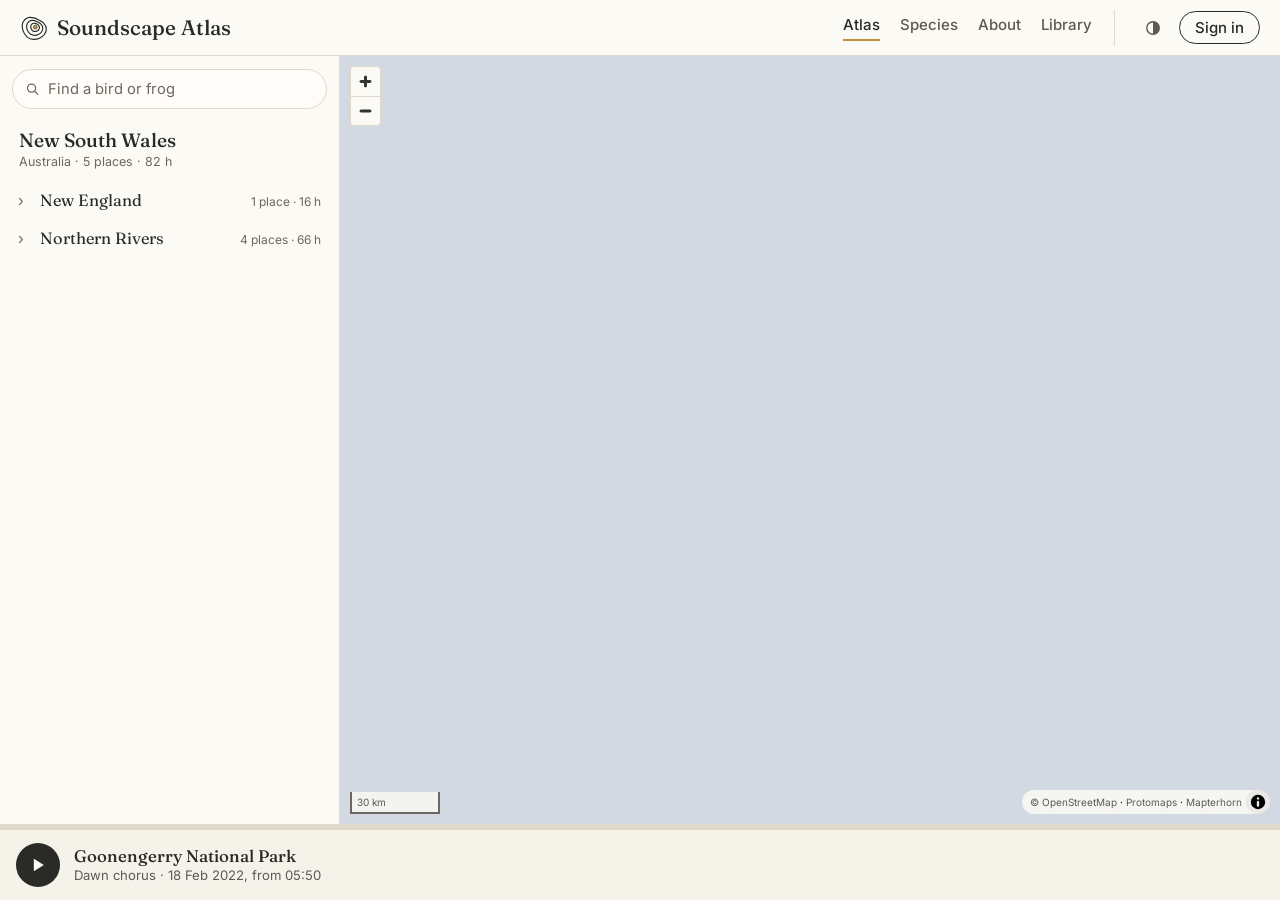
==== website/index.html @ 5e249768 "Bring back Now Playing on phones, next to the new player bar Now Playing was removed by mistake: the" ====
<!doctype html>
<html lang="en">
  <head>
    <meta charset="utf-8" />
    <meta name="viewport" content="width=device-width, initial-scale=1" />
    <title>Soundscape Atlas</title>
    <meta name="description" content="A listening archive of dusk-till-dawn field recordings." />
    <meta name="theme-color" content="#fcfaf5" media="(prefers-color-scheme: light)" />
    <meta name="theme-color" content="#17181a" media="(prefers-color-scheme: dark)" />
    <meta name="color-scheme" content="light dark" />
    <!-- the listener's own choice of light or dark (Library), before anything is drawn -->
    <script>try { var t = localStorage.getItem("theme"); if (t === "light" || t === "dark") document.documentElement.dataset.theme = t; } catch (e) {}</script>
    <meta property="og:type" content="website" />
    <meta property="og:site_name" content="Soundscape Atlas" />
    <meta property="og:title" content="Soundscape Atlas" />
    <meta property="og:description" content="A listening archive of dusk-till-dawn field recordings." />
    <meta property="og:url" content="https://soundscapeatlas.com/" />
    <meta property="og:image" content="https://soundscapeatlas.com/assets/social.png" />
    <meta property="og:image:width" content="1200" />
    <meta property="og:image:height" content="630" />
    <meta property="og:image:alt" content="Soundscape Atlas: the contour mark and the name on paper." />
    <meta name="twitter:card" content="summary_large_image" />
    <link rel="icon" href="assets/favicon-32.png" sizes="32x32" type="image/png" />
    <link rel="icon" href="assets/favicon.svg" type="image/svg+xml" />
    <link rel="apple-touch-icon" href="assets/apple-touch-icon.png" />
    <!-- added to the Home Screen it opens as its own app, without the browser's bars -->
    <link rel="manifest" href="manifest.webmanifest" />
    <meta name="apple-mobile-web-app-title" content="Soundscape" />
    <link rel="stylesheet" href="fonts/fonts.css" />
    <link rel="stylesheet" href="vendor/maplibre-gl.css" />
    <link rel="stylesheet" href="styles.css?v=17" />
    <!-- Refresh modules that browsers may still have cached from earlier releases. -->
    <script type="importmap">
      {
        "imports": {
          "./js/admin.js": "./js/admin.js?v=4",
          "./js/atlas.js": "./js/atlas.js?v=6",
          "./js/comments.js": "./js/comments.js?v=5",
          "./js/data.js": "./js/data.js?v=2",
          "./js/detail.js": "./js/detail.js?v=9",
          "./js/install.js": "./js/install.js?v=2",
          "./js/library.js": "./js/library.js?v=7",
          "./js/map.js": "./js/map.js?v=2",
          "./js/notes.js": "./js/notes.js?v=3",
          "./js/species.js": "./js/species.js?v=3",
          "./js/nowplaying.js": "./js/nowplaying.js?v=3",
          "./js/speciesindex.js": "./js/speciesindex.js?v=2",
          "./js/theme.js": "./js/theme.js?v=1",
          "./js/player.js": "./js/player.js?v=13",
          "./js/sessionchart.js": "./js/sessionchart.js?v=6",
          "./js/site.js": "./js/site.js?v=10",
          "./js/util.js": "./js/util.js?v=9"
        }
      }
    </script>
  </head>
  <body>
    <header class="topbar">
      <a class="wordmark" href="#/"><svg class="wordmark-mark" viewBox="0 0 64 64" aria-hidden="true"><g fill="none" stroke="currentColor" stroke-width="2.6" stroke-linejoin="round"><path d="M60.15 33C60.51 37.44 58.38 43.24 55.77 46.96C53.16 50.68 48.52 53.47 44.49 55.33C40.46 57.18 35.82 58.23 31.6 58.1C27.38 57.97 22.7 56.7 19.15 54.56C15.61 52.43 12.6 48.88 10.32 45.28C8.05 41.69 6.11 37.44 5.51 33C4.9 28.56 4.7 22.7 6.7 18.62C8.69 14.55 13.33 10.19 17.48 8.54C21.63 6.89 27.38 7.9 31.6 8.74C35.82 9.58 39.15 11.64 42.82 13.57C46.49 15.5 50.72 17.06 53.6 20.3C56.49 23.53 59.79 28.56 60.15 33Z"/><path d="M52.07 31.7C52.28 34.7 50.92 38.53 49.2 41.05C47.47 43.57 44.44 45.54 41.74 46.83C39.04 48.12 35.87 48.86 33 48.78C30.13 48.71 26.94 47.84 24.52 46.39C22.1 44.94 20 42.54 18.47 40.09C16.94 37.64 15.7 34.7 15.35 31.7C15 28.7 15.02 24.83 16.39 22.11C17.75 19.38 20.79 16.51 23.55 15.34C26.32 14.17 30.13 14.62 33 15.1C35.87 15.58 38.28 16.91 40.77 18.23C43.27 19.56 46.07 20.83 47.95 23.07C49.83 25.31 51.86 28.7 52.07 31.7Z"/><path d="M44.47 30.6C44.55 32.22 43.88 34.23 42.98 35.61C42.08 36.99 40.52 38.14 39.08 38.87C37.63 39.6 35.88 40.03 34.3 40C32.72 39.97 30.96 39.5 29.62 38.7C28.28 37.91 27.08 36.59 26.26 35.24C25.44 33.89 24.81 32.22 24.68 30.6C24.55 28.98 24.7 26.95 25.46 25.5C26.22 24.04 27.78 22.54 29.25 21.86C30.73 21.17 32.72 21.2 34.3 21.39C35.88 21.57 37.34 22.22 38.71 22.97C40.07 23.72 41.54 24.59 42.5 25.87C43.46 27.14 44.39 28.98 44.47 30.6Z"/></g><circle cx="35.0" cy="30.1" r="4.3" stroke="currentColor" stroke-width="1.4"/></svg>Soundscape Atlas</a>
      <nav aria-label="Main">
        <a href="#/" data-route="atlas">Atlas</a>
        <a href="#/species" data-route="species">Species</a>
        <a href="#/about" data-route="about">About</a>
        <a href="#/library" data-route="library">Library</a>
      </nav>
      <div class="topbar-tools">
        <!-- light, dark or the computer's own setting; the icon shows which (styles.css) -->
        <details id="theme-menu" class="top-menu">
          <summary class="top-icon" aria-label="Appearance" title="Appearance">
            <svg class="theme-icon auto" viewBox="0 0 24 24" aria-hidden="true"><circle cx="12" cy="12" r="7.5"/><path d="M12 4.5a7.5 7.5 0 0 1 0 15z" class="fill"/></svg>
            <svg class="theme-icon light" viewBox="0 0 24 24" aria-hidden="true"><circle cx="12" cy="12" r="4"/><path d="M12 2.5v2.2M12 19.3v2.2M2.5 12h2.2M19.3 12h2.2M5.3 5.3l1.6 1.6M17.1 17.1l1.6 1.6M5.3 18.7l1.6-1.6M17.1 6.9l1.6-1.6"/></svg>
            <svg class="theme-icon dark" viewBox="0 0 24 24" aria-hidden="true"><path d="M19.5 14.5A8 8 0 0 1 9.5 4.5a8 8 0 1 0 10 10z"/></svg>
          </summary>
          <div class="top-panel" id="theme-panel"><p class="top-panel-label">Appearance</p></div>
        </details>
        <!-- signed out: Sign in; signed in: the name, with Sign out under it (library.js) -->
        <a id="account-sign-in" class="btn top-sign-in" href="#/library">Sign in</a>
        <details id="account-menu" class="top-menu" hidden>
          <summary class="top-account"><span class="account-initial" aria-hidden="true"></span><span id="account-name"></span></summary>
          <div class="top-panel">
            <p id="account-status" role="status"></p>
            <a id="account-admin" href="#/admin" hidden>Administration</a>
            <button id="account-sign-out" class="btn" type="button">Sign out</button>
            <p id="account-menu-error" class="account-error" role="status"></p>
          </div>
        </details>
      </div>
    </header>
    <main id="main"></main>
    <div id="player"></div>
    <!-- phones: the main sections at thumb height instead of the top bar -->
    <nav class="tabbar" aria-label="Main">
      <a href="#/" data-tab="atlas"><svg viewBox="0 0 24 24" aria-hidden="true"><path d="M3 6.5l6-2.5 6 2.5 6-2.5v13.5l-6 2.5-6-2.5-6 2.5zM9 4v13.5M15 6.5V20"/></svg><span>Atlas</span></a>
      <a href="#/species" data-tab="species"><svg viewBox="0 0 24 24" aria-hidden="true"><circle cx="10.5" cy="10.5" r="6.5"/><path d="M15.5 15.5 21 21"/></svg><span>Species</span></a>
      <a href="#/library" data-tab="library"><svg viewBox="0 0 24 24" aria-hidden="true"><path d="M7 3.5h10v17l-5-3.5-5 3.5z"/></svg><span>Library</span></a>
    </nav>
    <script src="vendor/pmtiles.js"></script>
    <script type="module" src="js/app.js?v=12"></script>
  </body>
</html>
---- website/fonts/fonts.css ----
/* Inter and Fraunces, served from the site itself instead of Google Fonts.
   Latin and Latin Extended only; both fonts are under the SIL Open Font License
   (OFL-Inter.txt, OFL-Fraunces.txt). Files fetched from Google Fonts on 23 Nov 2026. */

@font-face {
  font-family: "Fraunces";
  font-style: italic;
  font-weight: 400;
  font-display: swap;
  src: url("fraunces-italic-latin-ext.woff2") format("woff2");
  unicode-range: U+0100-02BA, U+02BD-02C5, U+02C7-02CC, U+02CE-02D7, U+02DD-02FF, U+0304, U+0308, U+0329, U+1D00-1DBF, U+1E00-1E9F, U+1EF2-1EFF, U+2020, U+20A0-20AB, U+20AD-20C4, U+2113, U+2C60-2C7F, U+A720-A7FF;
}

@font-face {
  font-family: "Fraunces";
  font-style: italic;
  font-weight: 400;
  font-display: swap;
  src: url("fraunces-italic-latin.woff2") format("woff2");
  unicode-range: U+0000-00FF, U+0131, U+0152-0153, U+02BB-02BC, U+02C6, U+02DA, U+02DC, U+0304, U+0308, U+0329, U+2000-206F, U+20AC, U+2122, U+2191, U+2193, U+2212, U+2215, U+FEFF, U+FFFD;
}

@font-face {
  font-family: "Fraunces";
  font-style: normal;
  font-weight: 400 600;
  font-display: swap;
  src: url("fraunces-normal-latin-ext.woff2") format("woff2");
  unicode-range: U+0100-02BA, U+02BD-02C5, U+02C7-02CC, U+02CE-02D7, U+02DD-02FF, U+0304, U+0308, U+0329, U+1D00-1DBF, U+1E00-1E9F, U+1EF2-1EFF, U+2020, U+20A0-20AB, U+20AD-20C4, U+2113, U+2C60-2C7F, U+A720-A7FF;
}

@font-face {
  font-family: "Fraunces";
  font-style: normal;
  font-weight: 400 600;
  font-display: swap;
  src: url("fraunces-normal-latin.woff2") format("woff2");
  unicode-range: U+0000-00FF, U+0131, U+0152-0153, U+02BB-02BC, U+02C6, U+02DA, U+02DC, U+0304, U+0308, U+0329, U+2000-206F, U+20AC, U+2122, U+2191, U+2193, U+2212, U+2215, U+FEFF, U+FFFD;
}

@font-face {
  font-family: "Inter";
  font-style: italic;
  font-weight: 400;
  font-display: swap;
  src: url("inter-italic-latin-ext.woff2") format("woff2");
  unicode-range: U+0100-02BA, U+02BD-02C5, U+02C7-02CC, U+02CE-02D7, U+02DD-02FF, U+0304, U+0308, U+0329, U+1D00-1DBF, U+1E00-1E9F, U+1EF2-1EFF, U+2020, U+20A0-20AB, U+20AD-20C4, U+2113, U+2C60-2C7F, U+A720-A7FF;
}

@font-face {
  font-family: "Inter";
  font-style: italic;
  font-weight: 400;
  font-display: swap;
  src: url("inter-italic-latin.woff2") format("woff2");
  unicode-range: U+0000-00FF, U+0131, U+0152-0153, U+02BB-02BC, U+02C6, U+02DA, U+02DC, U+0304, U+0308, U+0329, U+2000-206F, U+20AC, U+2122, U+2191, U+2193, U+2212, U+2215, U+FEFF, U+FFFD;
}

@font-face {
  font-family: "Inter";
  font-style: normal;
  font-weight: 400 600;
  font-display: swap;
  src: url("inter-normal-latin-ext.woff2") format("woff2");
  unicode-range: U+0100-02BA, U+02BD-02C5, U+02C7-02CC, U+02CE-02D7, U+02DD-02FF, U+0304, U+0308, U+0329, U+1D00-1DBF, U+1E00-1E9F, U+1EF2-1EFF, U+2020, U+20A0-20AB, U+20AD-20C4, U+2113, U+2C60-2C7F, U+A720-A7FF;
}

@font-face {
  font-family: "Inter";
  font-style: normal;
  font-weight: 400 600;
  font-display: swap;
  src: url("inter-normal-latin.woff2") format("woff2");
  unicode-range: U+0000-00FF, U+0131, U+0152-0153, U+02BB-02BC, U+02C6, U+02DA, U+02DC, U+0304, U+0308, U+0329, U+2000-206F, U+20AC, U+2122, U+2191, U+2193, U+2212, U+2215, U+FEFF, U+FFFD;
}
---- website/vendor/maplibre-gl.css ----
.maplibregl-map{font:12px/20px Helvetica Neue,Arial,Helvetica,sans-serif;overflow:hidden;position:relative;-webkit-tap-highlight-color:rgb(0 0 0/0);-webkit-touch-callout:none}.maplibregl-canvas{position:absolute;left:0;top:0}.maplibregl-map:fullscreen{width:100%;height:100%}.maplibregl-ctrl-group button.maplibregl-ctrl-compass{touch-action:none}.maplibregl-canvas-container.maplibregl-interactive,.maplibregl-ctrl-group button.maplibregl-ctrl-compass{cursor:grab;-webkit-user-select:none;-moz-user-select:none;user-select:none}.maplibregl-canvas-container.maplibregl-interactive.maplibregl-track-pointer{cursor:pointer}.maplibregl-canvas-container.maplibregl-interactive:active,.maplibregl-ctrl-group button.maplibregl-ctrl-compass:active{cursor:grabbing}.maplibregl-canvas-container.maplibregl-touch-zoom-rotate,.maplibregl-canvas-container.maplibregl-touch-zoom-rotate .maplibregl-canvas{touch-action:pan-x pan-y}.maplibregl-canvas-container.maplibregl-touch-drag-pan,.maplibregl-canvas-container.maplibregl-touch-drag-pan .maplibregl-canvas{touch-action:pinch-zoom}.maplibregl-canvas-container.maplibregl-touch-zoom-rotate.maplibregl-touch-drag-pan,.maplibregl-canvas-container.maplibregl-touch-zoom-rotate.maplibregl-touch-drag-pan .maplibregl-canvas{touch-action:none}.maplibregl-canvas-container.maplibregl-touch-drag-pan.maplibregl-cooperative-gestures,.maplibregl-canvas-container.maplibregl-touch-drag-pan.maplibregl-cooperative-gestures .maplibregl-canvas{touch-action:pan-x pan-y}.maplibregl-ctrl-bottom-left,.maplibregl-ctrl-bottom-right,.maplibregl-ctrl-top-left,.maplibregl-ctrl-top-right{position:absolute;pointer-events:none;z-index:2}.maplibregl-ctrl-top-left{top:0;left:0}.maplibregl-ctrl-top-right{top:0;right:0}.maplibregl-ctrl-bottom-left{bottom:0;left:0}.maplibregl-ctrl-bottom-right{right:0;bottom:0}.maplibregl-ctrl{clear:both;pointer-events:auto;transform:translate(0)}.maplibregl-ctrl-top-left .maplibregl-ctrl{margin:10px 0 0 10px;float:left}.maplibregl-ctrl-top-right .maplibregl-ctrl{margin:10px 10px 0 0;float:right}.maplibregl-ctrl-bottom-left .maplibregl-ctrl{margin:0 0 10px 10px;float:left}.maplibregl-ctrl-bottom-right .maplibregl-ctrl{margin:0 10px 10px 0;float:right}.maplibregl-ctrl-group{border-radius:4px;background:#fff}.maplibregl-ctrl-group:not(:empty){box-shadow:0 0 0 2px rgba(0,0,0,.1)}.maplibregl-ctrl-group button{width:29px;height:29px;display:block;padding:0;outline:none;border:0;box-sizing:border-box;background-color:transparent;cursor:pointer}.maplibregl-ctrl button{-webkit-user-select:none;-moz-user-select:none;user-select:none}.maplibregl-ctrl-group button+button{border-top:1px solid #ddd}.maplibregl-ctrl button .maplibregl-ctrl-icon{display:block;width:100%;height:100%;background-repeat:no-repeat;background-position:50%}@media(forced-colors:active){.maplibregl-ctrl-group:not(:empty){box-shadow:0 0 0 2px ButtonText}.maplibregl-ctrl-icon{background-color:transparent}.maplibregl-ctrl-group button+button{border-top:1px solid buttontext}}.maplibregl-ctrl button::-moz-focus-inner{border:0;padding:0}.maplibregl-ctrl-attrib-button:focus,.maplibregl-ctrl-group button:focus{box-shadow:0 0 2px 2px #0096ff}.maplibregl-ctrl button:disabled{cursor:not-allowed}.maplibregl-ctrl button:disabled .maplibregl-ctrl-icon{opacity:.25}@media(hover:hover){.maplibregl-ctrl button:not(:disabled):hover{background-color:rgba(0,0,0,.05)}}.maplibregl-ctrl button:not(:disabled):active{background-color:rgba(0,0,0,.05)}.maplibregl-ctrl-group button:focus:focus-visible{box-shadow:0 0 2px 2px #0096ff}.maplibregl-ctrl-group button:focus:not(:focus-visible){box-shadow:none}.maplibregl-ctrl-group button:focus:first-child{border-radius:4px 4px 0 0}.maplibregl-ctrl-group button:focus:last-child{border-radius:0 0 4px 4px}.maplibregl-ctrl-group button:focus:only-child{border-radius:inherit}.maplibregl-ctrl button.maplibregl-ctrl-zoom-out .maplibregl-ctrl-icon{background-image:url("data:image/svg+xml;charset=utf-8,%3Csvg xmlns='http://www.w3.org/2000/svg' width='29' height='29' viewBox='0 0 29 29' fill='%23333'%3E %3Cpath d='M10 13c-.75 0-1.5.75-1.5 1.5S9.25 16 10 16h9c.75 0 1.5-.75 1.5-1.5S19.75 13 19 13z'/%3E %3C/svg%3E")}.maplibregl-ctrl button.maplibregl-ctrl-zoom-in .maplibregl-ctrl-icon{background-image:url("data:image/svg+xml;charset=utf-8,%3Csvg xmlns='http://www.w3.org/2000/svg' width='29' height='29' viewBox='0 0 29 29' fill='%23333'%3E %3Cpath d='M14.5 8.5c-.75 0-1.5.75-1.5 1.5v3h-3c-.75 0-1.5.75-1.5 1.5S9.25 16 10 16h3v3c0 .75.75 1.5 1.5 1.5S16 19.75 16 19v-3h3c.75 0 1.5-.75 1.5-1.5S19.75 13 19 13h-3v-3c0-.75-.75-1.5-1.5-1.5'/%3E %3C/svg%3E")}@media(forced-colors:active){.maplibregl-ctrl button.maplibregl-ctrl-zoom-out .maplibregl-ctrl-icon{background-image:url("data:image/svg+xml;charset=utf-8,%3Csvg xmlns='http://www.w3.org/2000/svg' width='29' height='29' viewBox='0 0 29 29' fill='%23fff'%3E %3Cpath d='M10 13c-.75 0-1.5.75-1.5 1.5S9.25 16 10 16h9c.75 0 1.5-.75 1.5-1.5S19.75 13 19 13z'/%3E %3C/svg%3E")}.maplibregl-ctrl button.maplibregl-ctrl-zoom-in .maplibregl-ctrl-icon{background-image:url("data:image/svg+xml;charset=utf-8,%3Csvg xmlns='http://www.w3.org/2000/svg' width='29' height='29' viewBox='0 0 29 29' fill='%23fff'%3E %3Cpath d='M14.5 8.5c-.75 0-1.5.75-1.5 1.5v3h-3c-.75 0-1.5.75-1.5 1.5S9.25 16 10 16h3v3c0 .75.75 1.5 1.5 1.5S16 19.75 16 19v-3h3c.75 0 1.5-.75 1.5-1.5S19.75 13 19 13h-3v-3c0-.75-.75-1.5-1.5-1.5'/%3E %3C/svg%3E")}}@media(forced-colors:active) and (prefers-color-scheme:light){.maplibregl-ctrl button.maplibregl-ctrl-zoom-out .maplibregl-ctrl-icon{background-image:url("data:image/svg+xml;charset=utf-8,%3Csvg xmlns='http://www.w3.org/2000/svg' width='29' height='29' viewBox='0 0 29 29' fill='%23000'%3E %3Cpath d='M10 13c-.75 0-1.5.75-1.5 1.5S9.25 16 10 16h9c.75 0 1.5-.75 1.5-1.5S19.75 13 19 13z'/%3E %3C/svg%3E")}.maplibregl-ctrl button.maplibregl-ctrl-zoom-in .maplibregl-ctrl-icon{background-image:url("data:image/svg+xml;charset=utf-8,%3Csvg xmlns='http://www.w3.org/2000/svg' width='29' height='29' viewBox='0 0 29 29' fill='%23000'%3E %3Cpath d='M14.5 8.5c-.75 0-1.5.75-1.5 1.5v3h-3c-.75 0-1.5.75-1.5 1.5S9.25 16 10 16h3v3c0 .75.75 1.5 1.5 1.5S16 19.75 16 19v-3h3c.75 0 1.5-.75 1.5-1.5S19.75 13 19 13h-3v-3c0-.75-.75-1.5-1.5-1.5'/%3E %3C/svg%3E")}}.maplibregl-ctrl button.maplibregl-ctrl-fullscreen .maplibregl-ctrl-icon{background-image:url("data:image/svg+xml;charset=utf-8,%3Csvg xmlns='http://www.w3.org/2000/svg' width='29' height='29' viewBox='0 0 29 29' fill='%23333'%3E %3Cpath d='M24 16v5.5c0 1.75-.75 2.5-2.5 2.5H16v-1l3-1.5-4-5.5 1-1 5.5 4 1.5-3zM6 16l1.5 3 5.5-4 1 1-4 5.5 3 1.5v1H7.5C5.75 24 5 23.25 5 21.5V16zm7-11v1l-3 1.5 4 5.5-1 1-5.5-4L6 13H5V7.5C5 5.75 5.75 5 7.5 5zm11 2.5c0-1.75-.75-2.5-2.5-2.5H16v1l3 1.5-4 5.5 1 1 5.5-4 1.5 3h1z'/%3E %3C/svg%3E")}.maplibregl-ctrl button.maplibregl-ctrl-shrink .maplibregl-ctrl-icon{background-image:url("data:image/svg+xml;charset=utf-8,%3Csvg xmlns='http://www.w3.org/2000/svg' width='29' height='29' viewBox='0 0 29 29'%3E %3Cpath d='M18.5 16c-1.75 0-2.5.75-2.5 2.5V24h1l1.5-3 5.5 4 1-1-4-5.5 3-1.5v-1zM13 18.5c0-1.75-.75-2.5-2.5-2.5H5v1l3 1.5L4 24l1 1 5.5-4 1.5 3h1zm3-8c0 1.75.75 2.5 2.5 2.5H24v-1l-3-1.5L25 5l-1-1-5.5 4L17 5h-1zM10.5 13c1.75 0 2.5-.75 2.5-2.5V5h-1l-1.5 3L5 4 4 5l4 5.5L5 12v1z'/%3E %3C/svg%3E")}@media(forced-colors:active){.maplibregl-ctrl button.maplibregl-ctrl-fullscreen .maplibregl-ctrl-icon{background-image:url("data:image/svg+xml;charset=utf-8,%3Csvg xmlns='http://www.w3.org/2000/svg' width='29' height='29' viewBox='0 0 29 29' fill='%23fff'%3E %3Cpath d='M24 16v5.5c0 1.75-.75 2.5-2.5 2.5H16v-1l3-1.5-4-5.5 1-1 5.5 4 1.5-3zM6 16l1.5 3 5.5-4 1 1-4 5.5 3 1.5v1H7.5C5.75 24 5 23.25 5 21.5V16zm7-11v1l-3 1.5 4 5.5-1 1-5.5-4L6 13H5V7.5C5 5.75 5.75 5 7.5 5zm11 2.5c0-1.75-.75-2.5-2.5-2.5H16v1l3 1.5-4 5.5 1 1 5.5-4 1.5 3h1z'/%3E %3C/svg%3E")}.maplibregl-ctrl button.maplibregl-ctrl-shrink .maplibregl-ctrl-icon{background-image:url("data:image/svg+xml;charset=utf-8,%3Csvg xmlns='http://www.w3.org/2000/svg' width='29' height='29' viewBox='0 0 29 29' fill='%23fff'%3E %3Cpath d='M18.5 16c-1.75 0-2.5.75-2.5 2.5V24h1l1.5-3 5.5 4 1-1-4-5.5 3-1.5v-1zM13 18.5c0-1.75-.75-2.5-2.5-2.5H5v1l3 1.5L4 24l1 1 5.5-4 1.5 3h1zm3-8c0 1.75.75 2.5 2.5 2.5H24v-1l-3-1.5L25 5l-1-1-5.5 4L17 5h-1zM10.5 13c1.75 0 2.5-.75 2.5-2.5V5h-1l-1.5 3L5 4 4 5l4 5.5L5 12v1z'/%3E %3C/svg%3E")}}@media(forced-colors:active) and (prefers-color-scheme:light){.maplibregl-ctrl button.maplibregl-ctrl-fullscreen .maplibregl-ctrl-icon{background-image:url("data:image/svg+xml;charset=utf-8,%3Csvg xmlns='http://www.w3.org/2000/svg' width='29' height='29' viewBox='0 0 29 29' fill='%23000'%3E %3Cpath d='M24 16v5.5c0 1.75-.75 2.5-2.5 2.5H16v-1l3-1.5-4-5.5 1-1 5.5 4 1.5-3zM6 16l1.5 3 5.5-4 1 1-4 5.5 3 1.5v1H7.5C5.75 24 5 23.25 5 21.5V16zm7-11v1l-3 1.5 4 5.5-1 1-5.5-4L6 13H5V7.5C5 5.75 5.75 5 7.5 5zm11 2.5c0-1.75-.75-2.5-2.5-2.5H16v1l3 1.5-4 5.5 1 1 5.5-4 1.5 3h1z'/%3E %3C/svg%3E")}.maplibregl-ctrl button.maplibregl-ctrl-shrink .maplibregl-ctrl-icon{background-image:url("data:image/svg+xml;charset=utf-8,%3Csvg xmlns='http://www.w3.org/2000/svg' width='29' height='29' viewBox='0 0 29 29' fill='%23000'%3E %3Cpath d='M18.5 16c-1.75 0-2.5.75-2.5 2.5V24h1l1.5-3 5.5 4 1-1-4-5.5 3-1.5v-1zM13 18.5c0-1.75-.75-2.5-2.5-2.5H5v1l3 1.5L4 24l1 1 5.5-4 1.5 3h1zm3-8c0 1.75.75 2.5 2.5 2.5H24v-1l-3-1.5L25 5l-1-1-5.5 4L17 5h-1zM10.5 13c1.75 0 2.5-.75 2.5-2.5V5h-1l-1.5 3L5 4 4 5l4 5.5L5 12v1z'/%3E %3C/svg%3E")}}.maplibregl-ctrl button.maplibregl-ctrl-compass .maplibregl-ctrl-icon{background-image:url("data:image/svg+xml;charset=utf-8,%3Csvg xmlns='http://www.w3.org/2000/svg' width='29' height='29' viewBox='0 0 29 29' fill='%23333'%3E %3Cpath d='m10.5 14 4-8 4 8z'/%3E %3Cpath fill='%23ccc' d='m10.5 16 4 8 4-8z'/%3E %3C/svg%3E")}@media(forced-colors:active){.maplibregl-ctrl button.maplibregl-ctrl-compass .maplibregl-ctrl-icon{background-image:url("data:image/svg+xml;charset=utf-8,%3Csvg xmlns='http://www.w3.org/2000/svg' width='29' height='29' viewBox='0 0 29 29' fill='%23fff'%3E %3Cpath d='m10.5 14 4-8 4 8z'/%3E %3Cpath fill='%23ccc' d='m10.5 16 4 8 4-8z'/%3E %3C/svg%3E")}}@media(forced-colors:active) and (prefers-color-scheme:light){.maplibregl-ctrl button.maplibregl-ctrl-compass .maplibregl-ctrl-icon{background-image:url("data:image/svg+xml;charset=utf-8,%3Csvg xmlns='http://www.w3.org/2000/svg' width='29' height='29' viewBox='0 0 29 29' fill='%23000'%3E %3Cpath d='m10.5 14 4-8 4 8z'/%3E %3Cpath fill='%23ccc' d='m10.5 16 4 8 4-8z'/%3E %3C/svg%3E")}}.maplibregl-ctrl button.maplibregl-ctrl-globe .maplibregl-ctrl-icon{background-image:url("data:image/svg+xml;charset=utf-8,%3Csvg xmlns='http://www.w3.org/2000/svg' width='22' height='22' fill='none' viewBox='0 0 22 22' stroke='%23333'%3E %3Ccircle cx='11' cy='11' r='8.5'/%3E %3Cpath d='M17.5 11c0 4.819-3.02 8.5-6.5 8.5S4.5 15.819 4.5 11 7.52 2.5 11 2.5s6.5 3.681 6.5 8.5Z'/%3E %3Cpath d='M13.5 11c0 2.447-.331 4.64-.853 6.206-.262.785-.562 1.384-.872 1.777-.314.399-.58.517-.775.517-.195 0-.461-.118-.775-.517-.31-.393-.61-.992-.872-1.777C8.831 15.64 8.5 13.446 8.5 11c0-2.447.331-4.64.853-6.206.262-.785.562-1.384.872-1.777.314-.399.58-.517.775-.517.195 0 .461.118.775.517.31.393.61.992.872 1.777.522 1.565.853 3.76.853 6.206Z'/%3E %3Cpath d='M11 7.5c-1.909 0-3.622-.166-4.845-.428-.616-.132-1.08-.283-1.379-.434a1.333 1.333 0 0 1-.224-.138c.047-.038.12-.085.224-.138.299-.151.763-.302 1.379-.434C7.378 5.666 9.091 5.5 11 5.5c1.909 0 3.622.166 4.845.428.616.132 1.08.283 1.379.434.105.053.177.1.224.138-.047.038-.12.085-.224.138-.299.151-.763.302-1.379.434-1.223.262-2.936.428-4.845.428ZM4.486 6.436ZM11 16.5c-1.909 0-3.622-.166-4.845-.428-.616-.132-1.08-.283-1.379-.434a1.33 1.33 0 0 1-.224-.138 1.33 1.33 0 0 1 .224-.138c.299-.151.763-.302 1.379-.434C7.378 14.666 9.091 14.5 11 14.5c1.909 0 3.622.166 4.845.428.616.132 1.08.283 1.379.434.105.053.177.1.224.138a1.33 1.33 0 0 1-.224.138c-.299.151-.763.302-1.379.434-1.223.262-2.936.428-4.845.428Zm-6.514-1.064ZM11 12.5c-2.46 0-4.672-.222-6.255-.574-.796-.177-1.406-.38-1.805-.59a1.465 1.465 0 0 1-.39-.272.293.293 0 0 1-.047-.064.293.293 0 0 1 .048-.064c.066-.073.189-.167.389-.272.399-.21 1.009-.413 1.805-.59C6.328 9.722 8.54 9.5 11 9.5s4.672.222 6.256.574c.795.177 1.405.38 1.804.59.2.105.323.2.39.272a.33.33 0 0 1 .047.064.293.293 0 0 1-.048.064 1.435 1.435 0 0 1-.389.272c-.399.21-1.009.413-1.804.59-1.584.352-3.796.574-6.256.574Zm-8.501-1.51v.002-.002Zm0 .018v.002-.002Zm17.002.002v-.002.002Zm0-.018v-.002.002Z'/%3E %3C/svg%3E")}.maplibregl-ctrl button.maplibregl-ctrl-globe-enabled .maplibregl-ctrl-icon{background-image:url("data:image/svg+xml;charset=utf-8,%3Csvg xmlns='http://www.w3.org/2000/svg' width='22' height='22' fill='none' viewBox='0 0 22 22' stroke='%2333b5e5'%3E %3Ccircle cx='11' cy='11' r='8.5'/%3E %3Cpath d='M17.5 11c0 4.819-3.02 8.5-6.5 8.5S4.5 15.819 4.5 11 7.52 2.5 11 2.5s6.5 3.681 6.5 8.5Z'/%3E %3Cpath d='M13.5 11c0 2.447-.331 4.64-.853 6.206-.262.785-.562 1.384-.872 1.777-.314.399-.58.517-.775.517-.195 0-.461-.118-.775-.517-.31-.393-.61-.992-.872-1.777C8.831 15.64 8.5 13.446 8.5 11c0-2.447.331-4.64.853-6.206.262-.785.562-1.384.872-1.777.314-.399.58-.517.775-.517.195 0 .461.118.775.517.31.393.61.992.872 1.777.522 1.565.853 3.76.853 6.206Z'/%3E %3Cpath d='M11 7.5c-1.909 0-3.622-.166-4.845-.428-.616-.132-1.08-.283-1.379-.434a1.333 1.333 0 0 1-.224-.138c.047-.038.12-.085.224-.138.299-.151.763-.302 1.379-.434C7.378 5.666 9.091 5.5 11 5.5c1.909 0 3.622.166 4.845.428.616.132 1.08.283 1.379.434.105.053.177.1.224.138-.047.038-.12.085-.224.138-.299.151-.763.302-1.379.434-1.223.262-2.936.428-4.845.428ZM4.486 6.436ZM11 16.5c-1.909 0-3.622-.166-4.845-.428-.616-.132-1.08-.283-1.379-.434a1.33 1.33 0 0 1-.224-.138 1.33 1.33 0 0 1 .224-.138c.299-.151.763-.302 1.379-.434C7.378 14.666 9.091 14.5 11 14.5c1.909 0 3.622.166 4.845.428.616.132 1.08.283 1.379.434.105.053.177.1.224.138a1.33 1.33 0 0 1-.224.138c-.299.151-.763.302-1.379.434-1.223.262-2.936.428-4.845.428Zm-6.514-1.064ZM11 12.5c-2.46 0-4.672-.222-6.255-.574-.796-.177-1.406-.38-1.805-.59a1.465 1.465 0 0 1-.39-.272.293.293 0 0 1-.047-.064.293.293 0 0 1 .048-.064c.066-.073.189-.167.389-.272.399-.21 1.009-.413 1.805-.59C6.328 9.722 8.54 9.5 11 9.5s4.672.222 6.256.574c.795.177 1.405.38 1.804.59.2.105.323.2.39.272a.33.33 0 0 1 .047.064.293.293 0 0 1-.048.064 1.435 1.435 0 0 1-.389.272c-.399.21-1.009.413-1.804.59-1.584.352-3.796.574-6.256.574Zm-8.501-1.51v.002-.002Zm0 .018v.002-.002Zm17.002.002v-.002.002Zm0-.018v-.002.002Z'/%3E %3C/svg%3E")}.maplibregl-ctrl button.maplibregl-ctrl-terrain .maplibregl-ctrl-icon{background-image:url("data:image/svg+xml;charset=utf-8,%3Csvg xmlns='http://www.w3.org/2000/svg' width='22' height='22' viewBox='0 0 22 22' fill='%23333'%3E %3Cpath d='m1.754 13.406 4.453-4.851 3.09 3.09 3.281 3.277.969-.969-3.309-3.312 3.844-4.121 6.148 6.886h1.082v-.855l-7.207-8.07-4.84 5.187L6.169 6.57l-5.48 5.965v.871ZM.688 16.844h20.625v1.375H.688Zm0 0'/%3E %3C/svg%3E")}.maplibregl-ctrl button.maplibregl-ctrl-terrain-enabled .maplibregl-ctrl-icon{background-image:url("data:image/svg+xml;charset=utf-8,%3Csvg xmlns='http://www.w3.org/2000/svg' width='22' height='22' viewBox='0 0 22 22' fill='%2333b5e5'%3E %3Cpath d='m1.754 13.406 4.453-4.851 3.09 3.09 3.281 3.277.969-.969-3.309-3.312 3.844-4.121 6.148 6.886h1.082v-.855l-7.207-8.07-4.84 5.187L6.169 6.57l-5.48 5.965v.871ZM.688 16.844h20.625v1.375H.688Zm0 0'/%3E %3C/svg%3E")}.maplibregl-ctrl button.maplibregl-ctrl-geolocate .maplibregl-ctrl-icon{background-image:url("data:image/svg+xml;charset=utf-8,%3Csvg xmlns='http://www.w3.org/2000/svg' width='29' height='29' viewBox='0 0 20 20' fill='%23333'%3E %3Cpath d='M10 4C9 4 9 5 9 5v.1A5 5 0 0 0 5.1 9H5s-1 0-1 1 1 1 1 1h.1A5 5 0 0 0 9 14.9v.1s0 1 1 1 1-1 1-1v-.1a5 5 0 0 0 3.9-3.9h.1s1 0 1-1-1-1-1-1h-.1A5 5 0 0 0 11 5.1V5s0-1-1-1m0 2.5a3.5 3.5 0 1 1 0 7 3.5 3.5 0 1 1 0-7'/%3E %3Ccircle id='dot' cx='10' cy='10' r='2'/%3E %3Cpath id='stroke' d='m14 5 1 1-9 9-1-1z' display='none'/%3E %3C/svg%3E")}.maplibregl-ctrl button.maplibregl-ctrl-geolocate:disabled .maplibregl-ctrl-icon{background-image:url("data:image/svg+xml;charset=utf-8,%3Csvg xmlns='http://www.w3.org/2000/svg' width='29' height='29' viewBox='0 0 20 20' fill='%23aaa'%3E %3Cpath d='M10 4C9 4 9 5 9 5v.1A5 5 0 0 0 5.1 9H5s-1 0-1 1 1 1 1 1h.1A5 5 0 0 0 9 14.9v.1s0 1 1 1 1-1 1-1v-.1a5 5 0 0 0 3.9-3.9h.1s1 0 1-1-1-1-1-1h-.1A5 5 0 0 0 11 5.1V5s0-1-1-1m0 2.5a3.5 3.5 0 1 1 0 7 3.5 3.5 0 1 1 0-7'/%3E %3Ccircle id='dot' cx='10' cy='10' r='2'/%3E %3Cpath id='stroke' d='m14 5 1 1-9 9-1-1z' fill='%23f00'/%3E %3C/svg%3E")}.maplibregl-ctrl button.maplibregl-ctrl-geolocate.maplibregl-ctrl-geolocate-active .maplibregl-ctrl-icon{background-image:url("data:image/svg+xml;charset=utf-8,%3Csvg xmlns='http://www.w3.org/2000/svg' width='29' height='29' viewBox='0 0 20 20' fill='%2333b5e5'%3E %3Cpath d='M10 4C9 4 9 5 9 5v.1A5 5 0 0 0 5.1 9H5s-1 0-1 1 1 1 1 1h.1A5 5 0 0 0 9 14.9v.1s0 1 1 1 1-1 1-1v-.1a5 5 0 0 0 3.9-3.9h.1s1 0 1-1-1-1-1-1h-.1A5 5 0 0 0 11 5.1V5s0-1-1-1m0 2.5a3.5 3.5 0 1 1 0 7 3.5 3.5 0 1 1 0-7'/%3E %3Ccircle id='dot' cx='10' cy='10' r='2'/%3E %3Cpath id='stroke' d='m14 5 1 1-9 9-1-1z' display='none'/%3E %3C/svg%3E")}.maplibregl-ctrl button.maplibregl-ctrl-geolocate.maplibregl-ctrl-geolocate-active-error .maplibregl-ctrl-icon{background-image:url("data:image/svg+xml;charset=utf-8,%3Csvg xmlns='http://www.w3.org/2000/svg' width='29' height='29' viewBox='0 0 20 20' fill='%23e58978'%3E %3Cpath d='M10 4C9 4 9 5 9 5v.1A5 5 0 0 0 5.1 9H5s-1 0-1 1 1 1 1 1h.1A5 5 0 0 0 9 14.9v.1s0 1 1 1 1-1 1-1v-.1a5 5 0 0 0 3.9-3.9h.1s1 0 1-1-1-1-1-1h-.1A5 5 0 0 0 11 5.1V5s0-1-1-1m0 2.5a3.5 3.5 0 1 1 0 7 3.5 3.5 0 1 1 0-7'/%3E %3Ccircle id='dot' cx='10' cy='10' r='2'/%3E %3Cpath id='stroke' d='m14 5 1 1-9 9-1-1z' display='none'/%3E %3C/svg%3E")}.maplibregl-ctrl button.maplibregl-ctrl-geolocate.maplibregl-ctrl-geolocate-background .maplibregl-ctrl-icon{background-image:url("data:image/svg+xml;charset=utf-8,%3Csvg xmlns='http://www.w3.org/2000/svg' width='29' height='29' viewBox='0 0 20 20' fill='%2333b5e5'%3E %3Cpath d='M10 4C9 4 9 5 9 5v.1A5 5 0 0 0 5.1 9H5s-1 0-1 1 1 1 1 1h.1A5 5 0 0 0 9 14.9v.1s0 1 1 1 1-1 1-1v-.1a5 5 0 0 0 3.9-3.9h.1s1 0 1-1-1-1-1-1h-.1A5 5 0 0 0 11 5.1V5s0-1-1-1m0 2.5a3.5 3.5 0 1 1 0 7 3.5 3.5 0 1 1 0-7'/%3E %3Ccircle id='dot' cx='10' cy='10' r='2' display='none'/%3E %3Cpath id='stroke' d='m14 5 1 1-9 9-1-1z' display='none'/%3E %3C/svg%3E")}.maplibregl-ctrl button.maplibregl-ctrl-geolocate.maplibregl-ctrl-geolocate-background-error .maplibregl-ctrl-icon{background-image:url("data:image/svg+xml;charset=utf-8,%3Csvg xmlns='http://www.w3.org/2000/svg' width='29' height='29' viewBox='0 0 20 20' fill='%23e54e33'%3E %3Cpath d='M10 4C9 4 9 5 9 5v.1A5 5 0 0 0 5.1 9H5s-1 0-1 1 1 1 1 1h.1A5 5 0 0 0 9 14.9v.1s0 1 1 1 1-1 1-1v-.1a5 5 0 0 0 3.9-3.9h.1s1 0 1-1-1-1-1-1h-.1A5 5 0 0 0 11 5.1V5s0-1-1-1m0 2.5a3.5 3.5 0 1 1 0 7 3.5 3.5 0 1 1 0-7'/%3E %3Ccircle id='dot' cx='10' cy='10' r='2' display='none'/%3E %3Cpath id='stroke' d='m14 5 1 1-9 9-1-1z' display='none'/%3E %3C/svg%3E")}.maplibregl-ctrl button.maplibregl-ctrl-geolocate.maplibregl-ctrl-geolocate-waiting .maplibregl-ctrl-icon{animation:maplibregl-spin 2s linear infinite}@media(forced-colors:active){.maplibregl-ctrl button.maplibregl-ctrl-geolocate .maplibregl-ctrl-icon{background-image:url("data:image/svg+xml;charset=utf-8,%3Csvg xmlns='http://www.w3.org/2000/svg' width='29' height='29' viewBox='0 0 20 20' fill='%23fff'%3E %3Cpath d='M10 4C9 4 9 5 9 5v.1A5 5 0 0 0 5.1 9H5s-1 0-1 1 1 1 1 1h.1A5 5 0 0 0 9 14.9v.1s0 1 1 1 1-1 1-1v-.1a5 5 0 0 0 3.9-3.9h.1s1 0 1-1-1-1-1-1h-.1A5 5 0 0 0 11 5.1V5s0-1-1-1m0 2.5a3.5 3.5 0 1 1 0 7 3.5 3.5 0 1 1 0-7'/%3E %3Ccircle id='dot' cx='10' cy='10' r='2'/%3E %3Cpath id='stroke' d='m14 5 1 1-9 9-1-1z' display='none'/%3E %3C/svg%3E")}.maplibregl-ctrl button.maplibregl-ctrl-geolocate:disabled .maplibregl-ctrl-icon{background-image:url("data:image/svg+xml;charset=utf-8,%3Csvg xmlns='http://www.w3.org/2000/svg' width='29' height='29' viewBox='0 0 20 20' fill='%23999'%3E %3Cpath d='M10 4C9 4 9 5 9 5v.1A5 5 0 0 0 5.1 9H5s-1 0-1 1 1 1 1 1h.1A5 5 0 0 0 9 14.9v.1s0 1 1 1 1-1 1-1v-.1a5 5 0 0 0 3.9-3.9h.1s1 0 1-1-1-1-1-1h-.1A5 5 0 0 0 11 5.1V5s0-1-1-1m0 2.5a3.5 3.5 0 1 1 0 7 3.5 3.5 0 1 1 0-7'/%3E %3Ccircle id='dot' cx='10' cy='10' r='2'/%3E %3Cpath id='stroke' d='m14 5 1 1-9 9-1-1z' fill='%23f00'/%3E %3C/svg%3E")}.maplibregl-ctrl button.maplibregl-ctrl-geolocate.maplibregl-ctrl-geolocate-active .maplibregl-ctrl-icon{background-image:url("data:image/svg+xml;charset=utf-8,%3Csvg xmlns='http://www.w3.org/2000/svg' width='29' height='29' viewBox='0 0 20 20' fill='%2333b5e5'%3E %3Cpath d='M10 4C9 4 9 5 9 5v.1A5 5 0 0 0 5.1 9H5s-1 0-1 1 1 1 1 1h.1A5 5 0 0 0 9 14.9v.1s0 1 1 1 1-1 1-1v-.1a5 5 0 0 0 3.9-3.9h.1s1 0 1-1-1-1-1-1h-.1A5 5 0 0 0 11 5.1V5s0-1-1-1m0 2.5a3.5 3.5 0 1 1 0 7 3.5 3.5 0 1 1 0-7'/%3E %3Ccircle id='dot' cx='10' cy='10' r='2'/%3E %3Cpath id='stroke' d='m14 5 1 1-9 9-1-1z' display='none'/%3E %3C/svg%3E")}.maplibregl-ctrl button.maplibregl-ctrl-geolocate.maplibregl-ctrl-geolocate-active-error .maplibregl-ctrl-icon{background-image:url("data:image/svg+xml;charset=utf-8,%3Csvg xmlns='http://www.w3.org/2000/svg' width='29' height='29' viewBox='0 0 20 20' fill='%23e58978'%3E %3Cpath d='M10 4C9 4 9 5 9 5v.1A5 5 0 0 0 5.1 9H5s-1 0-1 1 1 1 1 1h.1A5 5 0 0 0 9 14.9v.1s0 1 1 1 1-1 1-1v-.1a5 5 0 0 0 3.9-3.9h.1s1 0 1-1-1-1-1-1h-.1A5 5 0 0 0 11 5.1V5s0-1-1-1m0 2.5a3.5 3.5 0 1 1 0 7 3.5 3.5 0 1 1 0-7'/%3E %3Ccircle id='dot' cx='10' cy='10' r='2'/%3E %3Cpath id='stroke' d='m14 5 1 1-9 9-1-1z' display='none'/%3E %3C/svg%3E")}.maplibregl-ctrl button.maplibregl-ctrl-geolocate.maplibregl-ctrl-geolocate-background .maplibregl-ctrl-icon{background-image:url("data:image/svg+xml;charset=utf-8,%3Csvg xmlns='http://www.w3.org/2000/svg' width='29' height='29' viewBox='0 0 20 20' fill='%2333b5e5'%3E %3Cpath d='M10 4C9 4 9 5 9 5v.1A5 5 0 0 0 5.1 9H5s-1 0-1 1 1 1 1 1h.1A5 5 0 0 0 9 14.9v.1s0 1 1 1 1-1 1-1v-.1a5 5 0 0 0 3.9-3.9h.1s1 0 1-1-1-1-1-1h-.1A5 5 0 0 0 11 5.1V5s0-1-1-1m0 2.5a3.5 3.5 0 1 1 0 7 3.5 3.5 0 1 1 0-7'/%3E %3Ccircle id='dot' cx='10' cy='10' r='2' display='none'/%3E %3Cpath id='stroke' d='m14 5 1 1-9 9-1-1z' display='none'/%3E %3C/svg%3E")}.maplibregl-ctrl button.maplibregl-ctrl-geolocate.maplibregl-ctrl-geolocate-background-error .maplibregl-ctrl-icon{background-image:url("data:image/svg+xml;charset=utf-8,%3Csvg xmlns='http://www.w3.org/2000/svg' width='29' height='29' viewBox='0 0 20 20' fill='%23e54e33'%3E %3Cpath d='M10 4C9 4 9 5 9 5v.1A5 5 0 0 0 5.1 9H5s-1 0-1 1 1 1 1 1h.1A5 5 0 0 0 9 14.9v.1s0 1 1 1 1-1 1-1v-.1a5 5 0 0 0 3.9-3.9h.1s1 0 1-1-1-1-1-1h-.1A5 5 0 0 0 11 5.1V5s0-1-1-1m0 2.5a3.5 3.5 0 1 1 0 7 3.5 3.5 0 1 1 0-7'/%3E %3Ccircle id='dot' cx='10' cy='10' r='2' display='none'/%3E %3Cpath id='stroke' d='m14 5 1 1-9 9-1-1z' display='none'/%3E %3C/svg%3E")}}@media(forced-colors:active) and (prefers-color-scheme:light){.maplibregl-ctrl button.maplibregl-ctrl-geolocate .maplibregl-ctrl-icon{background-image:url("data:image/svg+xml;charset=utf-8,%3Csvg xmlns='http://www.w3.org/2000/svg' width='29' height='29' viewBox='0 0 20 20' fill='%23000'%3E %3Cpath d='M10 4C9 4 9 5 9 5v.1A5 5 0 0 0 5.1 9H5s-1 0-1 1 1 1 1 1h.1A5 5 0 0 0 9 14.9v.1s0 1 1 1 1-1 1-1v-.1a5 5 0 0 0 3.9-3.9h.1s1 0 1-1-1-1-1-1h-.1A5 5 0 0 0 11 5.1V5s0-1-1-1m0 2.5a3.5 3.5 0 1 1 0 7 3.5 3.5 0 1 1 0-7'/%3E %3Ccircle id='dot' cx='10' cy='10' r='2'/%3E %3Cpath id='stroke' d='m14 5 1 1-9 9-1-1z' display='none'/%3E %3C/svg%3E")}.maplibregl-ctrl button.maplibregl-ctrl-geolocate:disabled .maplibregl-ctrl-icon{background-image:url("data:image/svg+xml;charset=utf-8,%3Csvg xmlns='http://www.w3.org/2000/svg' width='29' height='29' viewBox='0 0 20 20' fill='%23666'%3E %3Cpath d='M10 4C9 4 9 5 9 5v.1A5 5 0 0 0 5.1 9H5s-1 0-1 1 1 1 1 1h.1A5 5 0 0 0 9 14.9v.1s0 1 1 1 1-1 1-1v-.1a5 5 0 0 0 3.9-3.9h.1s1 0 1-1-1-1-1-1h-.1A5 5 0 0 0 11 5.1V5s0-1-1-1m0 2.5a3.5 3.5 0 1 1 0 7 3.5 3.5 0 1 1 0-7'/%3E %3Ccircle id='dot' cx='10' cy='10' r='2'/%3E %3Cpath id='stroke' d='m14 5 1 1-9 9-1-1z' fill='%23f00'/%3E %3C/svg%3E")}}@keyframes maplibregl-spin{0%{transform:rotate(0deg)}to{transform:rotate(1turn)}}a.maplibregl-ctrl-logo{width:88px;height:23px;margin:0 0 -4px -4px;display:block;background-repeat:no-repeat;cursor:pointer;overflow:hidden;background-image:url("data:image/svg+xml;charset=utf-8,%3Csvg xmlns='http://www.w3.org/2000/svg' width='88' height='23' fill='none'%3E %3Cpath fill='%23000' fill-opacity='.4' fill-rule='evenodd' d='M17.408 16.796h-1.827l2.501-12.095h.198l3.324 6.533.988 2.19.988-2.19 3.258-6.533h.181l2.6 12.095h-1.81l-1.218-5.644-.362-1.71-.658 1.71-2.929 5.644h-.098l-2.914-5.644-.757-1.71-.345 1.71zm1.958-3.42-.726 3.663a1.255 1.255 0 0 1-1.232 1.011h-1.827a1.255 1.255 0 0 1-1.229-1.509l2.501-12.095a1.255 1.255 0 0 1 1.23-1.001h.197a1.25 1.25 0 0 1 1.12.685l3.19 6.273 3.125-6.263a1.25 1.25 0 0 1 1.123-.695h.181a1.255 1.255 0 0 1 1.227.991l1.443 6.71a5 5 0 0 1 .314-.787l.009-.016a4.6 4.6 0 0 1 1.777-1.887c.782-.46 1.668-.667 2.611-.667a4.6 4.6 0 0 1 1.7.32l.306.134c.21-.16.474-.256.759-.256h1.694a1.255 1.255 0 0 1 1.212.925 1.255 1.255 0 0 1 1.212-.925h1.711c.284 0 .545.094.755.252.613-.3 1.312-.45 2.075-.45 1.356 0 2.557.445 3.482 1.4q.47.48.763 1.064V4.701a1.255 1.255 0 0 1 1.255-1.255h1.86A1.255 1.255 0 0 1 54.44 4.7v9.194h2.217c.19 0 .37.043.532.118v-4.77c0-.356.147-.678.385-.906a2.42 2.42 0 0 1-.682-1.71c0-.665.267-1.253.735-1.7a2.45 2.45 0 0 1 1.722-.674 2.43 2.43 0 0 1 1.705.675q.318.302.504.683V4.7a1.255 1.255 0 0 1 1.255-1.255h1.744A1.255 1.255 0 0 1 65.812 4.7v3.335a4.8 4.8 0 0 1 1.526-.246c.938 0 1.817.214 2.59.69a4.47 4.47 0 0 1 1.67 1.743v-.98a1.255 1.255 0 0 1 1.256-1.256h1.777c.233 0 .451.064.639.174a3.4 3.4 0 0 1 1.567-.372c.346 0 .861.02 1.285.232a1.25 1.25 0 0 1 .689 1.004 4.7 4.7 0 0 1 .853-.588c.795-.44 1.675-.647 2.61-.647 1.385 0 2.65.39 3.525 1.396.836.938 1.168 2.173 1.168 3.528q-.001.515-.056 1.051a1.255 1.255 0 0 1-.947 1.09l.408.952a1.255 1.255 0 0 1-.477 1.552c-.418.268-.92.463-1.458.612-.613.171-1.304.244-2.049.244-1.06 0-2.043-.207-2.886-.698l-.015-.008c-.798-.48-1.419-1.135-1.818-1.963l-.004-.008a5.8 5.8 0 0 1-.548-2.512q0-.429.053-.843a1.3 1.3 0 0 1-.333-.086l-.166-.004c-.223 0-.426.062-.643.228-.03.024-.142.139-.142.59v3.883a1.255 1.255 0 0 1-1.256 1.256h-1.777a1.255 1.255 0 0 1-1.256-1.256V15.69l-.032.057a4.8 4.8 0 0 1-1.86 1.833 5.04 5.04 0 0 1-2.484.634 4.5 4.5 0 0 1-1.935-.424 1.25 1.25 0 0 1-.764.258h-1.71a1.255 1.255 0 0 1-1.256-1.255V7.687a2.4 2.4 0 0 1-.428.625c.253.23.412.561.412.93v7.553a1.255 1.255 0 0 1-1.256 1.255h-1.843a1.25 1.25 0 0 1-.894-.373c-.228.23-.544.373-.894.373H51.32a1.255 1.255 0 0 1-1.256-1.255v-1.251l-.061.117a4.7 4.7 0 0 1-1.782 1.884 4.77 4.77 0 0 1-2.485.67 5.6 5.6 0 0 1-1.485-.188l.009 2.764a1.255 1.255 0 0 1-1.255 1.259h-1.729a1.255 1.255 0 0 1-1.255-1.255v-3.537a1.255 1.255 0 0 1-1.167.793h-1.679a1.25 1.25 0 0 1-.77-.263 4.5 4.5 0 0 1-1.945.429c-.885 0-1.724-.21-2.495-.632l-.017-.01a5 5 0 0 1-1.081-.836 1.255 1.255 0 0 1-1.254 1.312h-1.81a1.255 1.255 0 0 1-1.228-.99l-.782-3.625-2.044 3.939a1.25 1.25 0 0 1-1.115.676h-.098a1.25 1.25 0 0 1-1.116-.68l-2.061-3.994zM35.92 16.63l.207-.114.223-.15q.493-.356.735-.785l.061-.118.033 1.332h1.678V9.242h-1.694l-.033 1.267q-.133-.329-.526-.658l-.032-.028a3.2 3.2 0 0 0-.668-.428l-.27-.12a3.3 3.3 0 0 0-1.235-.23q-1.136-.001-1.974.493a3.36 3.36 0 0 0-1.3 1.382q-.445.89-.444 2.074 0 1.2.51 2.107a3.8 3.8 0 0 0 1.382 1.381 3.9 3.9 0 0 0 1.893.477q.795 0 1.455-.33zm-2.789-5.38q-.576.675-.575 1.762 0 1.102.559 1.794.576.675 1.645.675a2.25 2.25 0 0 0 .934-.19 2.2 2.2 0 0 0 .468-.29l.178-.161a2.2 2.2 0 0 0 .397-.561q.244-.5.244-1.15v-.115q0-.708-.296-1.267l-.043-.077a2.2 2.2 0 0 0-.633-.709l-.13-.086-.047-.028a2.1 2.1 0 0 0-1.073-.285q-1.052 0-1.629.692zm2.316 2.706c.163-.17.28-.407.28-.83v-.114c0-.292-.06-.508-.15-.68a.96.96 0 0 0-.353-.389.85.85 0 0 0-.464-.127c-.4 0-.56.114-.664.239l-.01.012c-.148.174-.275.45-.275.945 0 .506.122.801.27.99.097.11.266.224.68.224.303 0 .504-.09.687-.269zm7.545 1.705a2.6 2.6 0 0 0 .331.423q.319.33.755.548l.173.074q.65.255 1.49.255 1.02 0 1.844-.493a3.45 3.45 0 0 0 1.316-1.4q.493-.904.493-2.089 0-1.909-.988-2.913-.988-1.02-2.584-1.02-.898 0-1.575.347a3 3 0 0 0-.415.262l-.199.166a3.4 3.4 0 0 0-.64.82V9.242h-1.712v11.553h1.729l-.017-5.134zm.53-1.138q.206.29.48.5l.155.11.053.034q.51.296 1.119.297 1.07 0 1.645-.675.577-.69.576-1.762 0-1.119-.576-1.777-.558-.675-1.645-.675-.435 0-.835.16a2 2 0 0 0-.284.136 2 2 0 0 0-.363.254 2.2 2.2 0 0 0-.46.569l-.082.162a2.6 2.6 0 0 0-.213 1.072v.115q0 .707.296 1.267l.135.211zm.964-.818a1.1 1.1 0 0 0 .367.385.94.94 0 0 0 .476.118c.423 0 .59-.117.687-.23.159-.194.28-.478.28-.95 0-.53-.133-.8-.266-.952l-.021-.025c-.078-.094-.231-.221-.68-.221a1 1 0 0 0-.503.135l-.012.007a.86.86 0 0 0-.335.343c-.073.133-.132.324-.132.614v.115a1.4 1.4 0 0 0 .14.66zm15.7-6.222q.347-.346.346-.856a1.05 1.05 0 0 0-.345-.79 1.18 1.18 0 0 0-.84-.329q-.51 0-.855.33a1.05 1.05 0 0 0-.346.79q0 .51.346.855.345.346.856.346.51 0 .839-.346zm4.337 9.314.033-1.332q.191.403.59.747l.098.081a4 4 0 0 0 .316.224l.223.122a3.2 3.2 0 0 0 1.44.322 3.8 3.8 0 0 0 1.875-.477 3.5 3.5 0 0 0 1.382-1.366q.527-.89.526-2.09 0-1.184-.444-2.073a3.24 3.24 0 0 0-1.283-1.399q-.823-.51-1.942-.51a3.5 3.5 0 0 0-1.527.344l-.086.043-.165.09a3 3 0 0 0-.33.214q-.432.315-.656.707a2 2 0 0 0-.099.198l.082-1.283V4.701h-1.744v12.095zm.473-2.509a2.5 2.5 0 0 0 .566.7q.117.098.245.18l.144.08a2.1 2.1 0 0 0 .975.232q1.07 0 1.645-.675.576-.69.576-1.778 0-1.102-.576-1.777-.56-.691-1.645-.692a2.2 2.2 0 0 0-1.015.235q-.22.113-.415.282l-.15.142a2.1 2.1 0 0 0-.42.594q-.223.479-.223 1.1v.115q0 .705.293 1.26zm2.616-.293c.157-.191.28-.479.28-.967 0-.51-.13-.79-.276-.961l-.021-.026c-.082-.1-.232-.225-.67-.225a.87.87 0 0 0-.681.279l-.012.011c-.154.155-.274.38-.274.807v.115c0 .285.057.499.144.669a1.1 1.1 0 0 0 .367.405c.137.082.28.123.455.123.423 0 .59-.118.686-.23zm8.266-3.013q.345-.13.724-.14l.069-.002q.493 0 .642.099l.247-1.794q-.196-.099-.717-.099a2.3 2.3 0 0 0-.545.063 2 2 0 0 0-.411.148 2.2 2.2 0 0 0-.4.249 2.5 2.5 0 0 0-.485.499 2.7 2.7 0 0 0-.32.581l-.05.137v-1.48h-1.778v7.553h1.777v-3.884q0-.546.159-.943a1.5 1.5 0 0 1 .466-.636 2.5 2.5 0 0 1 .399-.253 2 2 0 0 1 .224-.099zm9.784 2.656.05-.922q0-1.743-.856-2.698-.838-.97-2.584-.97-1.119-.001-2.007.493a3.46 3.46 0 0 0-1.4 1.382q-.493.906-.493 2.106 0 1.07.428 1.975.428.89 1.332 1.432.906.526 2.255.526.973 0 1.668-.185l.044-.012.135-.04q.613-.184.984-.421l-.542-1.267q-.3.162-.642.274l-.297.087q-.51.131-1.3.131-.954 0-1.497-.444a1.6 1.6 0 0 1-.192-.193q-.366-.44-.512-1.234l-.004-.021zm-5.427-1.256-.003.022h3.752v-.138q-.011-.727-.288-1.118a1 1 0 0 0-.156-.176q-.46-.428-1.316-.428-.986 0-1.494.604-.379.45-.494 1.234zm-27.053 2.77V4.7h-1.86v12.095h5.333V15.15zm7.103-5.908v7.553h-1.843V9.242h1.843z'/%3E %3Cpath fill='%23fff' d='m19.63 11.151-.757-1.71-.345 1.71-1.12 5.644h-1.827L18.083 4.7h.197l3.325 6.533.988 2.19.988-2.19L26.839 4.7h.181l2.6 12.095h-1.81l-1.218-5.644-.362-1.71-.658 1.71-2.93 5.644h-.098l-2.913-5.644zm14.836 5.81q-1.02 0-1.893-.478a3.8 3.8 0 0 1-1.381-1.382q-.51-.906-.51-2.106 0-1.185.444-2.074a3.36 3.36 0 0 1 1.3-1.382q.839-.494 1.974-.494a3.3 3.3 0 0 1 1.234.231 3.3 3.3 0 0 1 .97.575q.396.33.527.659l.033-1.267h1.694v7.553H37.18l-.033-1.332q-.279.593-1.02 1.053a3.17 3.17 0 0 1-1.662.444zm.296-1.482q.938 0 1.58-.642.642-.66.642-1.711v-.115q0-.708-.296-1.267a2.2 2.2 0 0 0-.807-.872 2.1 2.1 0 0 0-1.119-.313q-1.053 0-1.629.692-.575.675-.575 1.76 0 1.103.559 1.795.577.675 1.645.675zm6.521-6.237h1.711v1.4q.906-1.597 2.83-1.597 1.596 0 2.584 1.02.988 1.005.988 2.914 0 1.185-.493 2.09a3.46 3.46 0 0 1-1.316 1.399 3.5 3.5 0 0 1-1.844.493q-.954 0-1.662-.329a2.67 2.67 0 0 1-1.086-.97l.017 5.134h-1.728zm4.048 6.22q1.07 0 1.645-.674.577-.69.576-1.762 0-1.119-.576-1.777-.558-.675-1.645-.675-.592 0-1.12.296-.51.28-.822.823-.296.527-.296 1.234v.115q0 .708.296 1.267.313.543.823.855.51.296 1.119.297z'/%3E %3Cpath fill='%23e1e3e9' d='M51.325 4.7h1.86v10.45h3.473v1.646h-5.333zm7.12 4.542h1.843v7.553h-1.843zm.905-1.415a1.16 1.16 0 0 1-.856-.346 1.17 1.17 0 0 1-.346-.856 1.05 1.05 0 0 1 .346-.79q.346-.329.856-.329.494 0 .839.33a1.05 1.05 0 0 1 .345.79 1.16 1.16 0 0 1-.345.855q-.33.346-.84.346zm7.875 9.133a3.17 3.17 0 0 1-1.662-.444q-.723-.46-1.004-1.053l-.033 1.332h-1.71V4.701h1.743v4.657l-.082 1.283q.279-.658 1.086-1.119a3.5 3.5 0 0 1 1.778-.477q1.119 0 1.942.51a3.24 3.24 0 0 1 1.283 1.4q.445.888.444 2.072 0 1.201-.526 2.09a3.5 3.5 0 0 1-1.382 1.366 3.8 3.8 0 0 1-1.876.477zm-.296-1.481q1.069 0 1.645-.675.577-.69.577-1.778 0-1.102-.577-1.776-.56-.691-1.645-.692a2.12 2.12 0 0 0-1.58.659q-.642.641-.642 1.694v.115q0 .71.296 1.267a2.4 2.4 0 0 0 .807.872 2.1 2.1 0 0 0 1.119.313zm5.927-6.237h1.777v1.481q.263-.757.856-1.217a2.14 2.14 0 0 1 1.349-.46q.527 0 .724.098l-.247 1.794q-.149-.099-.642-.099-.774 0-1.416.494-.626.493-.626 1.58v3.883h-1.777V9.242zm9.534 7.718q-1.35 0-2.255-.526-.904-.543-1.332-1.432a4.6 4.6 0 0 1-.428-1.975q0-1.2.493-2.106a3.46 3.46 0 0 1 1.4-1.382q.889-.495 2.007-.494 1.744 0 2.584.97.855.956.856 2.7 0 .444-.05.92h-5.43q.18 1.005.708 1.45.542.443 1.497.443.79 0 1.3-.131a4 4 0 0 0 .938-.362l.542 1.267q-.411.263-1.119.46-.708.198-1.711.197zm1.596-4.558q.016-1.02-.444-1.432-.46-.428-1.316-.428-1.728 0-1.991 1.86z'/%3E %3Cpath d='M5.074 15.948a.484.657 0 0 0-.486.659v1.84a.484.657 0 0 0 .486.659h4.101a.484.657 0 0 0 .486-.659v-1.84a.484.657 0 0 0-.486-.659zm3.56 1.16H5.617v.838h3.017z' style='fill:%23fff;fill-rule:evenodd;stroke-width:1.03600001'/%3E %3Cg style='stroke-width:1.12603545'%3E %3Cpath d='M-9.408-1.416c-3.833-.025-7.056 2.912-7.08 6.615-.02 3.08 1.653 4.832 3.107 6.268.903.892 1.721 1.74 2.32 2.902l-.525-.004c-.543-.003-.992.304-1.24.639a1.87 1.87 0 0 0-.362 1.121l-.011 1.877c-.003.402.104.787.347 1.125.244.338.688.653 1.23.656l4.142.028c.542.003.99-.306 1.238-.641a1.87 1.87 0 0 0 .363-1.121l.012-1.875a1.87 1.87 0 0 0-.348-1.127c-.243-.338-.688-.653-1.23-.656l-.518-.004c.597-1.145 1.425-1.983 2.348-2.87 1.473-1.414 3.18-3.149 3.2-6.226-.016-3.59-2.923-6.684-6.993-6.707m-.006 1.1v.002c3.274.02 5.92 2.532 5.9 5.6-.017 2.706-1.39 4.026-2.863 5.44-1.034.994-2.118 2.033-2.814 3.633-.018.041-.052.055-.075.065q-.013.004-.02.01a.34.34 0 0 1-.226.084.34.34 0 0 1-.224-.086l-.092-.077c-.699-1.615-1.768-2.669-2.781-3.67-1.454-1.435-2.797-2.762-2.78-5.478.02-3.067 2.7-5.545 5.975-5.523m-.02 2.826c-1.62-.01-2.944 1.315-2.955 2.96-.01 1.646 1.295 2.988 2.916 2.999h.002c1.621.01 2.943-1.316 2.953-2.961.011-1.646-1.294-2.988-2.916-2.998m-.005 1.1c1.017.006 1.829.83 1.822 1.89s-.83 1.874-1.848 1.867c-1.018-.006-1.829-.83-1.822-1.89s.83-1.874 1.848-1.868m-2.155 11.857 4.14.025c.271.002.49.305.487.676l-.013 1.875c-.003.37-.224.67-.495.668l-4.14-.025c-.27-.002-.487-.306-.485-.676l.012-1.875c.003-.37.224-.67.494-.668' style='color:%23000;font-style:normal;font-variant:normal;font-weight:400;font-stretch:normal;font-size:medium;line-height:normal;font-family:sans-serif;font-variant-ligatures:normal;font-variant-position:normal;font-variant-caps:normal;font-variant-numeric:normal;font-variant-alternates:normal;font-feature-settings:normal;text-indent:0;text-align:start;text-decoration:none;text-decoration-line:none;text-decoration-style:solid;text-decoration-color:%23000;letter-spacing:normal;word-spacing:normal;text-transform:none;writing-mode:lr-tb;direction:ltr;text-orientation:mixed;dominant-baseline:auto;baseline-shift:baseline;text-anchor:start;white-space:normal;shape-padding:0;clip-rule:evenodd;display:inline;overflow:visible;visibility:visible;opacity:1;isolation:auto;mix-blend-mode:normal;color-interpolation:sRGB;color-interpolation-filters:linearRGB;solid-color:%23000;solid-opacity:1;vector-effect:none;fill:%23000;fill-opacity:.4;fill-rule:evenodd;stroke:none;stroke-width:2.47727823;stroke-linecap:butt;stroke-linejoin:miter;stroke-miterlimit:4;stroke-dasharray:none;stroke-dashoffset:0;stroke-opacity:1;color-rendering:auto;image-rendering:auto;shape-rendering:auto;text-rendering:auto' transform='translate(15.553 2.85)scale(.88807)'/%3E %3Cpath d='M-9.415-.316C-12.69-.338-15.37 2.14-15.39 5.207c-.017 2.716 1.326 4.041 2.78 5.477 1.013 1 2.081 2.055 2.78 3.67l.092.076a.34.34 0 0 0 .225.086.34.34 0 0 0 .227-.083l.019-.01c.022-.009.057-.024.074-.064.697-1.6 1.78-2.64 2.814-3.634 1.473-1.414 2.847-2.733 2.864-5.44.02-3.067-2.627-5.58-5.901-5.601m-.057 8.784c1.621.011 2.944-1.315 2.955-2.96.01-1.646-1.295-2.988-2.916-2.999-1.622-.01-2.945 1.315-2.955 2.96s1.295 2.989 2.916 3' style='clip-rule:evenodd;fill:%23e1e3e9;fill-opacity:1;fill-rule:evenodd;stroke:none;stroke-width:2.47727823;stroke-miterlimit:4;stroke-dasharray:none;stroke-opacity:.4' transform='translate(15.553 2.85)scale(.88807)'/%3E %3Cpath d='M-11.594 15.465c-.27-.002-.492.297-.494.668l-.012 1.876c-.003.371.214.673.485.675l4.14.027c.271.002.492-.298.495-.668l.012-1.877c.003-.37-.215-.672-.485-.674z' style='clip-rule:evenodd;fill:%23fff;fill-opacity:1;fill-rule:evenodd;stroke:none;stroke-width:2.47727823;stroke-miterlimit:4;stroke-dasharray:none;stroke-opacity:.4' transform='translate(15.553 2.85)scale(.88807)'/%3E %3C/g%3E %3C/svg%3E")}a.maplibregl-ctrl-logo.maplibregl-compact{width:14px}@media(forced-colors:active){a.maplibregl-ctrl-logo{background-color:transparent;background-image:url("data:image/svg+xml;charset=utf-8,%3Csvg xmlns='http://www.w3.org/2000/svg' width='88' height='23' fill='none'%3E %3Cpath fill='%23000' fill-opacity='.4' fill-rule='evenodd' d='M17.408 16.796h-1.827l2.501-12.095h.198l3.324 6.533.988 2.19.988-2.19 3.258-6.533h.181l2.6 12.095h-1.81l-1.218-5.644-.362-1.71-.658 1.71-2.929 5.644h-.098l-2.914-5.644-.757-1.71-.345 1.71zm1.958-3.42-.726 3.663a1.255 1.255 0 0 1-1.232 1.011h-1.827a1.255 1.255 0 0 1-1.229-1.509l2.501-12.095a1.255 1.255 0 0 1 1.23-1.001h.197a1.25 1.25 0 0 1 1.12.685l3.19 6.273 3.125-6.263a1.25 1.25 0 0 1 1.123-.695h.181a1.255 1.255 0 0 1 1.227.991l1.443 6.71a5 5 0 0 1 .314-.787l.009-.016a4.6 4.6 0 0 1 1.777-1.887c.782-.46 1.668-.667 2.611-.667a4.6 4.6 0 0 1 1.7.32l.306.134c.21-.16.474-.256.759-.256h1.694a1.255 1.255 0 0 1 1.212.925 1.255 1.255 0 0 1 1.212-.925h1.711c.284 0 .545.094.755.252.613-.3 1.312-.45 2.075-.45 1.356 0 2.557.445 3.482 1.4q.47.48.763 1.064V4.701a1.255 1.255 0 0 1 1.255-1.255h1.86A1.255 1.255 0 0 1 54.44 4.7v9.194h2.217c.19 0 .37.043.532.118v-4.77c0-.356.147-.678.385-.906a2.42 2.42 0 0 1-.682-1.71c0-.665.267-1.253.735-1.7a2.45 2.45 0 0 1 1.722-.674 2.43 2.43 0 0 1 1.705.675q.318.302.504.683V4.7a1.255 1.255 0 0 1 1.255-1.255h1.744A1.255 1.255 0 0 1 65.812 4.7v3.335a4.8 4.8 0 0 1 1.526-.246c.938 0 1.817.214 2.59.69a4.47 4.47 0 0 1 1.67 1.743v-.98a1.255 1.255 0 0 1 1.256-1.256h1.777c.233 0 .451.064.639.174a3.4 3.4 0 0 1 1.567-.372c.346 0 .861.02 1.285.232a1.25 1.25 0 0 1 .689 1.004 4.7 4.7 0 0 1 .853-.588c.795-.44 1.675-.647 2.61-.647 1.385 0 2.65.39 3.525 1.396.836.938 1.168 2.173 1.168 3.528q-.001.515-.056 1.051a1.255 1.255 0 0 1-.947 1.09l.408.952a1.255 1.255 0 0 1-.477 1.552c-.418.268-.92.463-1.458.612-.613.171-1.304.244-2.049.244-1.06 0-2.043-.207-2.886-.698l-.015-.008c-.798-.48-1.419-1.135-1.818-1.963l-.004-.008a5.8 5.8 0 0 1-.548-2.512q0-.429.053-.843a1.3 1.3 0 0 1-.333-.086l-.166-.004c-.223 0-.426.062-.643.228-.03.024-.142.139-.142.59v3.883a1.255 1.255 0 0 1-1.256 1.256h-1.777a1.255 1.255 0 0 1-1.256-1.256V15.69l-.032.057a4.8 4.8 0 0 1-1.86 1.833 5.04 5.04 0 0 1-2.484.634 4.5 4.5 0 0 1-1.935-.424 1.25 1.25 0 0 1-.764.258h-1.71a1.255 1.255 0 0 1-1.256-1.255V7.687a2.4 2.4 0 0 1-.428.625c.253.23.412.561.412.93v7.553a1.255 1.255 0 0 1-1.256 1.255h-1.843a1.25 1.25 0 0 1-.894-.373c-.228.23-.544.373-.894.373H51.32a1.255 1.255 0 0 1-1.256-1.255v-1.251l-.061.117a4.7 4.7 0 0 1-1.782 1.884 4.77 4.77 0 0 1-2.485.67 5.6 5.6 0 0 1-1.485-.188l.009 2.764a1.255 1.255 0 0 1-1.255 1.259h-1.729a1.255 1.255 0 0 1-1.255-1.255v-3.537a1.255 1.255 0 0 1-1.167.793h-1.679a1.25 1.25 0 0 1-.77-.263 4.5 4.5 0 0 1-1.945.429c-.885 0-1.724-.21-2.495-.632l-.017-.01a5 5 0 0 1-1.081-.836 1.255 1.255 0 0 1-1.254 1.312h-1.81a1.255 1.255 0 0 1-1.228-.99l-.782-3.625-2.044 3.939a1.25 1.25 0 0 1-1.115.676h-.098a1.25 1.25 0 0 1-1.116-.68l-2.061-3.994zM35.92 16.63l.207-.114.223-.15q.493-.356.735-.785l.061-.118.033 1.332h1.678V9.242h-1.694l-.033 1.267q-.133-.329-.526-.658l-.032-.028a3.2 3.2 0 0 0-.668-.428l-.27-.12a3.3 3.3 0 0 0-1.235-.23q-1.136-.001-1.974.493a3.36 3.36 0 0 0-1.3 1.382q-.445.89-.444 2.074 0 1.2.51 2.107a3.8 3.8 0 0 0 1.382 1.381 3.9 3.9 0 0 0 1.893.477q.795 0 1.455-.33zm-2.789-5.38q-.576.675-.575 1.762 0 1.102.559 1.794.576.675 1.645.675a2.25 2.25 0 0 0 .934-.19 2.2 2.2 0 0 0 .468-.29l.178-.161a2.2 2.2 0 0 0 .397-.561q.244-.5.244-1.15v-.115q0-.708-.296-1.267l-.043-.077a2.2 2.2 0 0 0-.633-.709l-.13-.086-.047-.028a2.1 2.1 0 0 0-1.073-.285q-1.052 0-1.629.692zm2.316 2.706c.163-.17.28-.407.28-.83v-.114c0-.292-.06-.508-.15-.68a.96.96 0 0 0-.353-.389.85.85 0 0 0-.464-.127c-.4 0-.56.114-.664.239l-.01.012c-.148.174-.275.45-.275.945 0 .506.122.801.27.99.097.11.266.224.68.224.303 0 .504-.09.687-.269zm7.545 1.705a2.6 2.6 0 0 0 .331.423q.319.33.755.548l.173.074q.65.255 1.49.255 1.02 0 1.844-.493a3.45 3.45 0 0 0 1.316-1.4q.493-.904.493-2.089 0-1.909-.988-2.913-.988-1.02-2.584-1.02-.898 0-1.575.347a3 3 0 0 0-.415.262l-.199.166a3.4 3.4 0 0 0-.64.82V9.242h-1.712v11.553h1.729l-.017-5.134zm.53-1.138q.206.29.48.5l.155.11.053.034q.51.296 1.119.297 1.07 0 1.645-.675.577-.69.576-1.762 0-1.119-.576-1.777-.558-.675-1.645-.675-.435 0-.835.16a2 2 0 0 0-.284.136 2 2 0 0 0-.363.254 2.2 2.2 0 0 0-.46.569l-.082.162a2.6 2.6 0 0 0-.213 1.072v.115q0 .707.296 1.267l.135.211zm.964-.818a1.1 1.1 0 0 0 .367.385.94.94 0 0 0 .476.118c.423 0 .59-.117.687-.23.159-.194.28-.478.28-.95 0-.53-.133-.8-.266-.952l-.021-.025c-.078-.094-.231-.221-.68-.221a1 1 0 0 0-.503.135l-.012.007a.86.86 0 0 0-.335.343c-.073.133-.132.324-.132.614v.115a1.4 1.4 0 0 0 .14.66zm15.7-6.222q.347-.346.346-.856a1.05 1.05 0 0 0-.345-.79 1.18 1.18 0 0 0-.84-.329q-.51 0-.855.33a1.05 1.05 0 0 0-.346.79q0 .51.346.855.345.346.856.346.51 0 .839-.346zm4.337 9.314.033-1.332q.191.403.59.747l.098.081a4 4 0 0 0 .316.224l.223.122a3.2 3.2 0 0 0 1.44.322 3.8 3.8 0 0 0 1.875-.477 3.5 3.5 0 0 0 1.382-1.366q.527-.89.526-2.09 0-1.184-.444-2.073a3.24 3.24 0 0 0-1.283-1.399q-.823-.51-1.942-.51a3.5 3.5 0 0 0-1.527.344l-.086.043-.165.09a3 3 0 0 0-.33.214q-.432.315-.656.707a2 2 0 0 0-.099.198l.082-1.283V4.701h-1.744v12.095zm.473-2.509a2.5 2.5 0 0 0 .566.7q.117.098.245.18l.144.08a2.1 2.1 0 0 0 .975.232q1.07 0 1.645-.675.576-.69.576-1.778 0-1.102-.576-1.777-.56-.691-1.645-.692a2.2 2.2 0 0 0-1.015.235q-.22.113-.415.282l-.15.142a2.1 2.1 0 0 0-.42.594q-.223.479-.223 1.1v.115q0 .705.293 1.26zm2.616-.293c.157-.191.28-.479.28-.967 0-.51-.13-.79-.276-.961l-.021-.026c-.082-.1-.232-.225-.67-.225a.87.87 0 0 0-.681.279l-.012.011c-.154.155-.274.38-.274.807v.115c0 .285.057.499.144.669a1.1 1.1 0 0 0 .367.405c.137.082.28.123.455.123.423 0 .59-.118.686-.23zm8.266-3.013q.345-.13.724-.14l.069-.002q.493 0 .642.099l.247-1.794q-.196-.099-.717-.099a2.3 2.3 0 0 0-.545.063 2 2 0 0 0-.411.148 2.2 2.2 0 0 0-.4.249 2.5 2.5 0 0 0-.485.499 2.7 2.7 0 0 0-.32.581l-.05.137v-1.48h-1.778v7.553h1.777v-3.884q0-.546.159-.943a1.5 1.5 0 0 1 .466-.636 2.5 2.5 0 0 1 .399-.253 2 2 0 0 1 .224-.099zm9.784 2.656.05-.922q0-1.743-.856-2.698-.838-.97-2.584-.97-1.119-.001-2.007.493a3.46 3.46 0 0 0-1.4 1.382q-.493.906-.493 2.106 0 1.07.428 1.975.428.89 1.332 1.432.906.526 2.255.526.973 0 1.668-.185l.044-.012.135-.04q.613-.184.984-.421l-.542-1.267q-.3.162-.642.274l-.297.087q-.51.131-1.3.131-.954 0-1.497-.444a1.6 1.6 0 0 1-.192-.193q-.366-.44-.512-1.234l-.004-.021zm-5.427-1.256-.003.022h3.752v-.138q-.011-.727-.288-1.118a1 1 0 0 0-.156-.176q-.46-.428-1.316-.428-.986 0-1.494.604-.379.45-.494 1.234zm-27.053 2.77V4.7h-1.86v12.095h5.333V15.15zm7.103-5.908v7.553h-1.843V9.242h1.843z'/%3E %3Cpath fill='%23fff' d='m19.63 11.151-.757-1.71-.345 1.71-1.12 5.644h-1.827L18.083 4.7h.197l3.325 6.533.988 2.19.988-2.19L26.839 4.7h.181l2.6 12.095h-1.81l-1.218-5.644-.362-1.71-.658 1.71-2.93 5.644h-.098l-2.913-5.644zm14.836 5.81q-1.02 0-1.893-.478a3.8 3.8 0 0 1-1.381-1.382q-.51-.906-.51-2.106 0-1.185.444-2.074a3.36 3.36 0 0 1 1.3-1.382q.839-.494 1.974-.494a3.3 3.3 0 0 1 1.234.231 3.3 3.3 0 0 1 .97.575q.396.33.527.659l.033-1.267h1.694v7.553H37.18l-.033-1.332q-.279.593-1.02 1.053a3.17 3.17 0 0 1-1.662.444zm.296-1.482q.938 0 1.58-.642.642-.66.642-1.711v-.115q0-.708-.296-1.267a2.2 2.2 0 0 0-.807-.872 2.1 2.1 0 0 0-1.119-.313q-1.053 0-1.629.692-.575.675-.575 1.76 0 1.103.559 1.795.577.675 1.645.675zm6.521-6.237h1.711v1.4q.906-1.597 2.83-1.597 1.596 0 2.584 1.02.988 1.005.988 2.914 0 1.185-.493 2.09a3.46 3.46 0 0 1-1.316 1.399 3.5 3.5 0 0 1-1.844.493q-.954 0-1.662-.329a2.67 2.67 0 0 1-1.086-.97l.017 5.134h-1.728zm4.048 6.22q1.07 0 1.645-.674.577-.69.576-1.762 0-1.119-.576-1.777-.558-.675-1.645-.675-.592 0-1.12.296-.51.28-.822.823-.296.527-.296 1.234v.115q0 .708.296 1.267.313.543.823.855.51.296 1.119.297z'/%3E %3Cpath fill='%23e1e3e9' d='M51.325 4.7h1.86v10.45h3.473v1.646h-5.333zm7.12 4.542h1.843v7.553h-1.843zm.905-1.415a1.16 1.16 0 0 1-.856-.346 1.17 1.17 0 0 1-.346-.856 1.05 1.05 0 0 1 .346-.79q.346-.329.856-.329.494 0 .839.33a1.05 1.05 0 0 1 .345.79 1.16 1.16 0 0 1-.345.855q-.33.346-.84.346zm7.875 9.133a3.17 3.17 0 0 1-1.662-.444q-.723-.46-1.004-1.053l-.033 1.332h-1.71V4.701h1.743v4.657l-.082 1.283q.279-.658 1.086-1.119a3.5 3.5 0 0 1 1.778-.477q1.119 0 1.942.51a3.24 3.24 0 0 1 1.283 1.4q.445.888.444 2.072 0 1.201-.526 2.09a3.5 3.5 0 0 1-1.382 1.366 3.8 3.8 0 0 1-1.876.477zm-.296-1.481q1.069 0 1.645-.675.577-.69.577-1.778 0-1.102-.577-1.776-.56-.691-1.645-.692a2.12 2.12 0 0 0-1.58.659q-.642.641-.642 1.694v.115q0 .71.296 1.267a2.4 2.4 0 0 0 .807.872 2.1 2.1 0 0 0 1.119.313zm5.927-6.237h1.777v1.481q.263-.757.856-1.217a2.14 2.14 0 0 1 1.349-.46q.527 0 .724.098l-.247 1.794q-.149-.099-.642-.099-.774 0-1.416.494-.626.493-.626 1.58v3.883h-1.777V9.242zm9.534 7.718q-1.35 0-2.255-.526-.904-.543-1.332-1.432a4.6 4.6 0 0 1-.428-1.975q0-1.2.493-2.106a3.46 3.46 0 0 1 1.4-1.382q.889-.495 2.007-.494 1.744 0 2.584.97.855.956.856 2.7 0 .444-.05.92h-5.43q.18 1.005.708 1.45.542.443 1.497.443.79 0 1.3-.131a4 4 0 0 0 .938-.362l.542 1.267q-.411.263-1.119.46-.708.198-1.711.197zm1.596-4.558q.016-1.02-.444-1.432-.46-.428-1.316-.428-1.728 0-1.991 1.86z'/%3E %3Cpath d='M5.074 15.948a.484.657 0 0 0-.486.659v1.84a.484.657 0 0 0 .486.659h4.101a.484.657 0 0 0 .486-.659v-1.84a.484.657 0 0 0-.486-.659zm3.56 1.16H5.617v.838h3.017z' style='fill:%23fff;fill-rule:evenodd;stroke-width:1.03600001'/%3E %3Cg style='stroke-width:1.12603545'%3E %3Cpath d='M-9.408-1.416c-3.833-.025-7.056 2.912-7.08 6.615-.02 3.08 1.653 4.832 3.107 6.268.903.892 1.721 1.74 2.32 2.902l-.525-.004c-.543-.003-.992.304-1.24.639a1.87 1.87 0 0 0-.362 1.121l-.011 1.877c-.003.402.104.787.347 1.125.244.338.688.653 1.23.656l4.142.028c.542.003.99-.306 1.238-.641a1.87 1.87 0 0 0 .363-1.121l.012-1.875a1.87 1.87 0 0 0-.348-1.127c-.243-.338-.688-.653-1.23-.656l-.518-.004c.597-1.145 1.425-1.983 2.348-2.87 1.473-1.414 3.18-3.149 3.2-6.226-.016-3.59-2.923-6.684-6.993-6.707m-.006 1.1v.002c3.274.02 5.92 2.532 5.9 5.6-.017 2.706-1.39 4.026-2.863 5.44-1.034.994-2.118 2.033-2.814 3.633-.018.041-.052.055-.075.065q-.013.004-.02.01a.34.34 0 0 1-.226.084.34.34 0 0 1-.224-.086l-.092-.077c-.699-1.615-1.768-2.669-2.781-3.67-1.454-1.435-2.797-2.762-2.78-5.478.02-3.067 2.7-5.545 5.975-5.523m-.02 2.826c-1.62-.01-2.944 1.315-2.955 2.96-.01 1.646 1.295 2.988 2.916 2.999h.002c1.621.01 2.943-1.316 2.953-2.961.011-1.646-1.294-2.988-2.916-2.998m-.005 1.1c1.017.006 1.829.83 1.822 1.89s-.83 1.874-1.848 1.867c-1.018-.006-1.829-.83-1.822-1.89s.83-1.874 1.848-1.868m-2.155 11.857 4.14.025c.271.002.49.305.487.676l-.013 1.875c-.003.37-.224.67-.495.668l-4.14-.025c-.27-.002-.487-.306-.485-.676l.012-1.875c.003-.37.224-.67.494-.668' style='color:%23000;font-style:normal;font-variant:normal;font-weight:400;font-stretch:normal;font-size:medium;line-height:normal;font-family:sans-serif;font-variant-ligatures:normal;font-variant-position:normal;font-variant-caps:normal;font-variant-numeric:normal;font-variant-alternates:normal;font-feature-settings:normal;text-indent:0;text-align:start;text-decoration:none;text-decoration-line:none;text-decoration-style:solid;text-decoration-color:%23000;letter-spacing:normal;word-spacing:normal;text-transform:none;writing-mode:lr-tb;direction:ltr;text-orientation:mixed;dominant-baseline:auto;baseline-shift:baseline;text-anchor:start;white-space:normal;shape-padding:0;clip-rule:evenodd;display:inline;overflow:visible;visibility:visible;opacity:1;isolation:auto;mix-blend-mode:normal;color-interpolation:sRGB;color-interpolation-filters:linearRGB;solid-color:%23000;solid-opacity:1;vector-effect:none;fill:%23000;fill-opacity:.4;fill-rule:evenodd;stroke:none;stroke-width:2.47727823;stroke-linecap:butt;stroke-linejoin:miter;stroke-miterlimit:4;stroke-dasharray:none;stroke-dashoffset:0;stroke-opacity:1;color-rendering:auto;image-rendering:auto;shape-rendering:auto;text-rendering:auto' transform='translate(15.553 2.85)scale(.88807)'/%3E %3Cpath d='M-9.415-.316C-12.69-.338-15.37 2.14-15.39 5.207c-.017 2.716 1.326 4.041 2.78 5.477 1.013 1 2.081 2.055 2.78 3.67l.092.076a.34.34 0 0 0 .225.086.34.34 0 0 0 .227-.083l.019-.01c.022-.009.057-.024.074-.064.697-1.6 1.78-2.64 2.814-3.634 1.473-1.414 2.847-2.733 2.864-5.44.02-3.067-2.627-5.58-5.901-5.601m-.057 8.784c1.621.011 2.944-1.315 2.955-2.96.01-1.646-1.295-2.988-2.916-2.999-1.622-.01-2.945 1.315-2.955 2.96s1.295 2.989 2.916 3' style='clip-rule:evenodd;fill:%23e1e3e9;fill-opacity:1;fill-rule:evenodd;stroke:none;stroke-width:2.47727823;stroke-miterlimit:4;stroke-dasharray:none;stroke-opacity:.4' transform='translate(15.553 2.85)scale(.88807)'/%3E %3Cpath d='M-11.594 15.465c-.27-.002-.492.297-.494.668l-.012 1.876c-.003.371.214.673.485.675l4.14.027c.271.002.492-.298.495-.668l.012-1.877c.003-.37-.215-.672-.485-.674z' style='clip-rule:evenodd;fill:%23fff;fill-opacity:1;fill-rule:evenodd;stroke:none;stroke-width:2.47727823;stroke-miterlimit:4;stroke-dasharray:none;stroke-opacity:.4' transform='translate(15.553 2.85)scale(.88807)'/%3E %3C/g%3E %3C/svg%3E")}}@media(forced-colors:active) and (prefers-color-scheme:light){a.maplibregl-ctrl-logo{background-image:url("data:image/svg+xml;charset=utf-8,%3Csvg xmlns='http://www.w3.org/2000/svg' width='88' height='23' fill='none'%3E %3Cpath fill='%23000' fill-opacity='.4' fill-rule='evenodd' d='M17.408 16.796h-1.827l2.501-12.095h.198l3.324 6.533.988 2.19.988-2.19 3.258-6.533h.181l2.6 12.095h-1.81l-1.218-5.644-.362-1.71-.658 1.71-2.929 5.644h-.098l-2.914-5.644-.757-1.71-.345 1.71zm1.958-3.42-.726 3.663a1.255 1.255 0 0 1-1.232 1.011h-1.827a1.255 1.255 0 0 1-1.229-1.509l2.501-12.095a1.255 1.255 0 0 1 1.23-1.001h.197a1.25 1.25 0 0 1 1.12.685l3.19 6.273 3.125-6.263a1.25 1.25 0 0 1 1.123-.695h.181a1.255 1.255 0 0 1 1.227.991l1.443 6.71a5 5 0 0 1 .314-.787l.009-.016a4.6 4.6 0 0 1 1.777-1.887c.782-.46 1.668-.667 2.611-.667a4.6 4.6 0 0 1 1.7.32l.306.134c.21-.16.474-.256.759-.256h1.694a1.255 1.255 0 0 1 1.212.925 1.255 1.255 0 0 1 1.212-.925h1.711c.284 0 .545.094.755.252.613-.3 1.312-.45 2.075-.45 1.356 0 2.557.445 3.482 1.4q.47.48.763 1.064V4.701a1.255 1.255 0 0 1 1.255-1.255h1.86A1.255 1.255 0 0 1 54.44 4.7v9.194h2.217c.19 0 .37.043.532.118v-4.77c0-.356.147-.678.385-.906a2.42 2.42 0 0 1-.682-1.71c0-.665.267-1.253.735-1.7a2.45 2.45 0 0 1 1.722-.674 2.43 2.43 0 0 1 1.705.675q.318.302.504.683V4.7a1.255 1.255 0 0 1 1.255-1.255h1.744A1.255 1.255 0 0 1 65.812 4.7v3.335a4.8 4.8 0 0 1 1.526-.246c.938 0 1.817.214 2.59.69a4.47 4.47 0 0 1 1.67 1.743v-.98a1.255 1.255 0 0 1 1.256-1.256h1.777c.233 0 .451.064.639.174a3.4 3.4 0 0 1 1.567-.372c.346 0 .861.02 1.285.232a1.25 1.25 0 0 1 .689 1.004 4.7 4.7 0 0 1 .853-.588c.795-.44 1.675-.647 2.61-.647 1.385 0 2.65.39 3.525 1.396.836.938 1.168 2.173 1.168 3.528q-.001.515-.056 1.051a1.255 1.255 0 0 1-.947 1.09l.408.952a1.255 1.255 0 0 1-.477 1.552c-.418.268-.92.463-1.458.612-.613.171-1.304.244-2.049.244-1.06 0-2.043-.207-2.886-.698l-.015-.008c-.798-.48-1.419-1.135-1.818-1.963l-.004-.008a5.8 5.8 0 0 1-.548-2.512q0-.429.053-.843a1.3 1.3 0 0 1-.333-.086l-.166-.004c-.223 0-.426.062-.643.228-.03.024-.142.139-.142.59v3.883a1.255 1.255 0 0 1-1.256 1.256h-1.777a1.255 1.255 0 0 1-1.256-1.256V15.69l-.032.057a4.8 4.8 0 0 1-1.86 1.833 5.04 5.04 0 0 1-2.484.634 4.5 4.5 0 0 1-1.935-.424 1.25 1.25 0 0 1-.764.258h-1.71a1.255 1.255 0 0 1-1.256-1.255V7.687a2.4 2.4 0 0 1-.428.625c.253.23.412.561.412.93v7.553a1.255 1.255 0 0 1-1.256 1.255h-1.843a1.25 1.25 0 0 1-.894-.373c-.228.23-.544.373-.894.373H51.32a1.255 1.255 0 0 1-1.256-1.255v-1.251l-.061.117a4.7 4.7 0 0 1-1.782 1.884 4.77 4.77 0 0 1-2.485.67 5.6 5.6 0 0 1-1.485-.188l.009 2.764a1.255 1.255 0 0 1-1.255 1.259h-1.729a1.255 1.255 0 0 1-1.255-1.255v-3.537a1.255 1.255 0 0 1-1.167.793h-1.679a1.25 1.25 0 0 1-.77-.263 4.5 4.5 0 0 1-1.945.429c-.885 0-1.724-.21-2.495-.632l-.017-.01a5 5 0 0 1-1.081-.836 1.255 1.255 0 0 1-1.254 1.312h-1.81a1.255 1.255 0 0 1-1.228-.99l-.782-3.625-2.044 3.939a1.25 1.25 0 0 1-1.115.676h-.098a1.25 1.25 0 0 1-1.116-.68l-2.061-3.994zM35.92 16.63l.207-.114.223-.15q.493-.356.735-.785l.061-.118.033 1.332h1.678V9.242h-1.694l-.033 1.267q-.133-.329-.526-.658l-.032-.028a3.2 3.2 0 0 0-.668-.428l-.27-.12a3.3 3.3 0 0 0-1.235-.23q-1.136-.001-1.974.493a3.36 3.36 0 0 0-1.3 1.382q-.445.89-.444 2.074 0 1.2.51 2.107a3.8 3.8 0 0 0 1.382 1.381 3.9 3.9 0 0 0 1.893.477q.795 0 1.455-.33zm-2.789-5.38q-.576.675-.575 1.762 0 1.102.559 1.794.576.675 1.645.675a2.25 2.25 0 0 0 .934-.19 2.2 2.2 0 0 0 .468-.29l.178-.161a2.2 2.2 0 0 0 .397-.561q.244-.5.244-1.15v-.115q0-.708-.296-1.267l-.043-.077a2.2 2.2 0 0 0-.633-.709l-.13-.086-.047-.028a2.1 2.1 0 0 0-1.073-.285q-1.052 0-1.629.692zm2.316 2.706c.163-.17.28-.407.28-.83v-.114c0-.292-.06-.508-.15-.68a.96.96 0 0 0-.353-.389.85.85 0 0 0-.464-.127c-.4 0-.56.114-.664.239l-.01.012c-.148.174-.275.45-.275.945 0 .506.122.801.27.99.097.11.266.224.68.224.303 0 .504-.09.687-.269zm7.545 1.705a2.6 2.6 0 0 0 .331.423q.319.33.755.548l.173.074q.65.255 1.49.255 1.02 0 1.844-.493a3.45 3.45 0 0 0 1.316-1.4q.493-.904.493-2.089 0-1.909-.988-2.913-.988-1.02-2.584-1.02-.898 0-1.575.347a3 3 0 0 0-.415.262l-.199.166a3.4 3.4 0 0 0-.64.82V9.242h-1.712v11.553h1.729l-.017-5.134zm.53-1.138q.206.29.48.5l.155.11.053.034q.51.296 1.119.297 1.07 0 1.645-.675.577-.69.576-1.762 0-1.119-.576-1.777-.558-.675-1.645-.675-.435 0-.835.16a2 2 0 0 0-.284.136 2 2 0 0 0-.363.254 2.2 2.2 0 0 0-.46.569l-.082.162a2.6 2.6 0 0 0-.213 1.072v.115q0 .707.296 1.267l.135.211zm.964-.818a1.1 1.1 0 0 0 .367.385.94.94 0 0 0 .476.118c.423 0 .59-.117.687-.23.159-.194.28-.478.28-.95 0-.53-.133-.8-.266-.952l-.021-.025c-.078-.094-.231-.221-.68-.221a1 1 0 0 0-.503.135l-.012.007a.86.86 0 0 0-.335.343c-.073.133-.132.324-.132.614v.115a1.4 1.4 0 0 0 .14.66zm15.7-6.222q.347-.346.346-.856a1.05 1.05 0 0 0-.345-.79 1.18 1.18 0 0 0-.84-.329q-.51 0-.855.33a1.05 1.05 0 0 0-.346.79q0 .51.346.855.345.346.856.346.51 0 .839-.346zm4.337 9.314.033-1.332q.191.403.59.747l.098.081a4 4 0 0 0 .316.224l.223.122a3.2 3.2 0 0 0 1.44.322 3.8 3.8 0 0 0 1.875-.477 3.5 3.5 0 0 0 1.382-1.366q.527-.89.526-2.09 0-1.184-.444-2.073a3.24 3.24 0 0 0-1.283-1.399q-.823-.51-1.942-.51a3.5 3.5 0 0 0-1.527.344l-.086.043-.165.09a3 3 0 0 0-.33.214q-.432.315-.656.707a2 2 0 0 0-.099.198l.082-1.283V4.701h-1.744v12.095zm.473-2.509a2.5 2.5 0 0 0 .566.7q.117.098.245.18l.144.08a2.1 2.1 0 0 0 .975.232q1.07 0 1.645-.675.576-.69.576-1.778 0-1.102-.576-1.777-.56-.691-1.645-.692a2.2 2.2 0 0 0-1.015.235q-.22.113-.415.282l-.15.142a2.1 2.1 0 0 0-.42.594q-.223.479-.223 1.1v.115q0 .705.293 1.26zm2.616-.293c.157-.191.28-.479.28-.967 0-.51-.13-.79-.276-.961l-.021-.026c-.082-.1-.232-.225-.67-.225a.87.87 0 0 0-.681.279l-.012.011c-.154.155-.274.38-.274.807v.115c0 .285.057.499.144.669a1.1 1.1 0 0 0 .367.405c.137.082.28.123.455.123.423 0 .59-.118.686-.23zm8.266-3.013q.345-.13.724-.14l.069-.002q.493 0 .642.099l.247-1.794q-.196-.099-.717-.099a2.3 2.3 0 0 0-.545.063 2 2 0 0 0-.411.148 2.2 2.2 0 0 0-.4.249 2.5 2.5 0 0 0-.485.499 2.7 2.7 0 0 0-.32.581l-.05.137v-1.48h-1.778v7.553h1.777v-3.884q0-.546.159-.943a1.5 1.5 0 0 1 .466-.636 2.5 2.5 0 0 1 .399-.253 2 2 0 0 1 .224-.099zm9.784 2.656.05-.922q0-1.743-.856-2.698-.838-.97-2.584-.97-1.119-.001-2.007.493a3.46 3.46 0 0 0-1.4 1.382q-.493.906-.493 2.106 0 1.07.428 1.975.428.89 1.332 1.432.906.526 2.255.526.973 0 1.668-.185l.044-.012.135-.04q.613-.184.984-.421l-.542-1.267q-.3.162-.642.274l-.297.087q-.51.131-1.3.131-.954 0-1.497-.444a1.6 1.6 0 0 1-.192-.193q-.366-.44-.512-1.234l-.004-.021zm-5.427-1.256-.003.022h3.752v-.138q-.011-.727-.288-1.118a1 1 0 0 0-.156-.176q-.46-.428-1.316-.428-.986 0-1.494.604-.379.45-.494 1.234zm-27.053 2.77V4.7h-1.86v12.095h5.333V15.15zm7.103-5.908v7.553h-1.843V9.242h1.843z'/%3E %3Cpath fill='%23fff' d='m19.63 11.151-.757-1.71-.345 1.71-1.12 5.644h-1.827L18.083 4.7h.197l3.325 6.533.988 2.19.988-2.19L26.839 4.7h.181l2.6 12.095h-1.81l-1.218-5.644-.362-1.71-.658 1.71-2.93 5.644h-.098l-2.913-5.644zm14.836 5.81q-1.02 0-1.893-.478a3.8 3.8 0 0 1-1.381-1.382q-.51-.906-.51-2.106 0-1.185.444-2.074a3.36 3.36 0 0 1 1.3-1.382q.839-.494 1.974-.494a3.3 3.3 0 0 1 1.234.231 3.3 3.3 0 0 1 .97.575q.396.33.527.659l.033-1.267h1.694v7.553H37.18l-.033-1.332q-.279.593-1.02 1.053a3.17 3.17 0 0 1-1.662.444zm.296-1.482q.938 0 1.58-.642.642-.66.642-1.711v-.115q0-.708-.296-1.267a2.2 2.2 0 0 0-.807-.872 2.1 2.1 0 0 0-1.119-.313q-1.053 0-1.629.692-.575.675-.575 1.76 0 1.103.559 1.795.577.675 1.645.675zm6.521-6.237h1.711v1.4q.906-1.597 2.83-1.597 1.596 0 2.584 1.02.988 1.005.988 2.914 0 1.185-.493 2.09a3.46 3.46 0 0 1-1.316 1.399 3.5 3.5 0 0 1-1.844.493q-.954 0-1.662-.329a2.67 2.67 0 0 1-1.086-.97l.017 5.134h-1.728zm4.048 6.22q1.07 0 1.645-.674.577-.69.576-1.762 0-1.119-.576-1.777-.558-.675-1.645-.675-.592 0-1.12.296-.51.28-.822.823-.296.527-.296 1.234v.115q0 .708.296 1.267.313.543.823.855.51.296 1.119.297z'/%3E %3Cpath fill='%23e1e3e9' d='M51.325 4.7h1.86v10.45h3.473v1.646h-5.333zm7.12 4.542h1.843v7.553h-1.843zm.905-1.415a1.16 1.16 0 0 1-.856-.346 1.17 1.17 0 0 1-.346-.856 1.05 1.05 0 0 1 .346-.79q.346-.329.856-.329.494 0 .839.33a1.05 1.05 0 0 1 .345.79 1.16 1.16 0 0 1-.345.855q-.33.346-.84.346zm7.875 9.133a3.17 3.17 0 0 1-1.662-.444q-.723-.46-1.004-1.053l-.033 1.332h-1.71V4.701h1.743v4.657l-.082 1.283q.279-.658 1.086-1.119a3.5 3.5 0 0 1 1.778-.477q1.119 0 1.942.51a3.24 3.24 0 0 1 1.283 1.4q.445.888.444 2.072 0 1.201-.526 2.09a3.5 3.5 0 0 1-1.382 1.366 3.8 3.8 0 0 1-1.876.477zm-.296-1.481q1.069 0 1.645-.675.577-.69.577-1.778 0-1.102-.577-1.776-.56-.691-1.645-.692a2.12 2.12 0 0 0-1.58.659q-.642.641-.642 1.694v.115q0 .71.296 1.267a2.4 2.4 0 0 0 .807.872 2.1 2.1 0 0 0 1.119.313zm5.927-6.237h1.777v1.481q.263-.757.856-1.217a2.14 2.14 0 0 1 1.349-.46q.527 0 .724.098l-.247 1.794q-.149-.099-.642-.099-.774 0-1.416.494-.626.493-.626 1.58v3.883h-1.777V9.242zm9.534 7.718q-1.35 0-2.255-.526-.904-.543-1.332-1.432a4.6 4.6 0 0 1-.428-1.975q0-1.2.493-2.106a3.46 3.46 0 0 1 1.4-1.382q.889-.495 2.007-.494 1.744 0 2.584.97.855.956.856 2.7 0 .444-.05.92h-5.43q.18 1.005.708 1.45.542.443 1.497.443.79 0 1.3-.131a4 4 0 0 0 .938-.362l.542 1.267q-.411.263-1.119.46-.708.198-1.711.197zm1.596-4.558q.016-1.02-.444-1.432-.46-.428-1.316-.428-1.728 0-1.991 1.86z'/%3E %3Cpath d='M5.074 15.948a.484.657 0 0 0-.486.659v1.84a.484.657 0 0 0 .486.659h4.101a.484.657 0 0 0 .486-.659v-1.84a.484.657 0 0 0-.486-.659zm3.56 1.16H5.617v.838h3.017z' style='fill:%23fff;fill-rule:evenodd;stroke-width:1.03600001'/%3E %3Cg style='stroke-width:1.12603545'%3E %3Cpath d='M-9.408-1.416c-3.833-.025-7.056 2.912-7.08 6.615-.02 3.08 1.653 4.832 3.107 6.268.903.892 1.721 1.74 2.32 2.902l-.525-.004c-.543-.003-.992.304-1.24.639a1.87 1.87 0 0 0-.362 1.121l-.011 1.877c-.003.402.104.787.347 1.125.244.338.688.653 1.23.656l4.142.028c.542.003.99-.306 1.238-.641a1.87 1.87 0 0 0 .363-1.121l.012-1.875a1.87 1.87 0 0 0-.348-1.127c-.243-.338-.688-.653-1.23-.656l-.518-.004c.597-1.145 1.425-1.983 2.348-2.87 1.473-1.414 3.18-3.149 3.2-6.226-.016-3.59-2.923-6.684-6.993-6.707m-.006 1.1v.002c3.274.02 5.92 2.532 5.9 5.6-.017 2.706-1.39 4.026-2.863 5.44-1.034.994-2.118 2.033-2.814 3.633-.018.041-.052.055-.075.065q-.013.004-.02.01a.34.34 0 0 1-.226.084.34.34 0 0 1-.224-.086l-.092-.077c-.699-1.615-1.768-2.669-2.781-3.67-1.454-1.435-2.797-2.762-2.78-5.478.02-3.067 2.7-5.545 5.975-5.523m-.02 2.826c-1.62-.01-2.944 1.315-2.955 2.96-.01 1.646 1.295 2.988 2.916 2.999h.002c1.621.01 2.943-1.316 2.953-2.961.011-1.646-1.294-2.988-2.916-2.998m-.005 1.1c1.017.006 1.829.83 1.822 1.89s-.83 1.874-1.848 1.867c-1.018-.006-1.829-.83-1.822-1.89s.83-1.874 1.848-1.868m-2.155 11.857 4.14.025c.271.002.49.305.487.676l-.013 1.875c-.003.37-.224.67-.495.668l-4.14-.025c-.27-.002-.487-.306-.485-.676l.012-1.875c.003-.37.224-.67.494-.668' style='color:%23000;font-style:normal;font-variant:normal;font-weight:400;font-stretch:normal;font-size:medium;line-height:normal;font-family:sans-serif;font-variant-ligatures:normal;font-variant-position:normal;font-variant-caps:normal;font-variant-numeric:normal;font-variant-alternates:normal;font-feature-settings:normal;text-indent:0;text-align:start;text-decoration:none;text-decoration-line:none;text-decoration-style:solid;text-decoration-color:%23000;letter-spacing:normal;word-spacing:normal;text-transform:none;writing-mode:lr-tb;direction:ltr;text-orientation:mixed;dominant-baseline:auto;baseline-shift:baseline;text-anchor:start;white-space:normal;shape-padding:0;clip-rule:evenodd;display:inline;overflow:visible;visibility:visible;opacity:1;isolation:auto;mix-blend-mode:normal;color-interpolation:sRGB;color-interpolation-filters:linearRGB;solid-color:%23000;solid-opacity:1;vector-effect:none;fill:%23000;fill-opacity:.4;fill-rule:evenodd;stroke:none;stroke-width:2.47727823;stroke-linecap:butt;stroke-linejoin:miter;stroke-miterlimit:4;stroke-dasharray:none;stroke-dashoffset:0;stroke-opacity:1;color-rendering:auto;image-rendering:auto;shape-rendering:auto;text-rendering:auto' transform='translate(15.553 2.85)scale(.88807)'/%3E %3Cpath d='M-9.415-.316C-12.69-.338-15.37 2.14-15.39 5.207c-.017 2.716 1.326 4.041 2.78 5.477 1.013 1 2.081 2.055 2.78 3.67l.092.076a.34.34 0 0 0 .225.086.34.34 0 0 0 .227-.083l.019-.01c.022-.009.057-.024.074-.064.697-1.6 1.78-2.64 2.814-3.634 1.473-1.414 2.847-2.733 2.864-5.44.02-3.067-2.627-5.58-5.901-5.601m-.057 8.784c1.621.011 2.944-1.315 2.955-2.96.01-1.646-1.295-2.988-2.916-2.999-1.622-.01-2.945 1.315-2.955 2.96s1.295 2.989 2.916 3' style='clip-rule:evenodd;fill:%23e1e3e9;fill-opacity:1;fill-rule:evenodd;stroke:none;stroke-width:2.47727823;stroke-miterlimit:4;stroke-dasharray:none;stroke-opacity:.4' transform='translate(15.553 2.85)scale(.88807)'/%3E %3Cpath d='M-11.594 15.465c-.27-.002-.492.297-.494.668l-.012 1.876c-.003.371.214.673.485.675l4.14.027c.271.002.492-.298.495-.668l.012-1.877c.003-.37-.215-.672-.485-.674z' style='clip-rule:evenodd;fill:%23fff;fill-opacity:1;fill-rule:evenodd;stroke:none;stroke-width:2.47727823;stroke-miterlimit:4;stroke-dasharray:none;stroke-opacity:.4' transform='translate(15.553 2.85)scale(.88807)'/%3E %3C/g%3E %3C/svg%3E")}}.maplibregl-ctrl.maplibregl-ctrl-attrib{padding:0 5px;background-color:hsla(0,0%,100%,.5);margin:0}@media screen{.maplibregl-ctrl-attrib.maplibregl-compact{min-height:20px;padding:2px 24px 2px 0;margin:10px;position:relative;background-color:#fff;color:#000;border-radius:12px;box-sizing:content-box}.maplibregl-ctrl-attrib.maplibregl-compact-show{padding:2px 28px 2px 8px;visibility:visible}.maplibregl-ctrl-bottom-left>.maplibregl-ctrl-attrib.maplibregl-compact-show,.maplibregl-ctrl-top-left>.maplibregl-ctrl-attrib.maplibregl-compact-show{padding:2px 8px 2px 28px;border-radius:12px}.maplibregl-ctrl-attrib.maplibregl-compact .maplibregl-ctrl-attrib-inner{display:none}.maplibregl-ctrl-attrib-button{display:none;cursor:pointer;position:absolute;background-image:url("data:image/svg+xml;charset=utf-8,%3Csvg xmlns='http://www.w3.org/2000/svg' width='24' height='24' fill-rule='evenodd' viewBox='0 0 20 20'%3E %3Cpath d='M4 10a6 6 0 1 0 12 0 6 6 0 1 0-12 0m5-3a1 1 0 1 0 2 0 1 1 0 1 0-2 0m0 3a1 1 0 1 1 2 0v3a1 1 0 1 1-2 0'/%3E %3C/svg%3E");background-color:hsla(0,0%,100%,.5);width:24px;height:24px;box-sizing:border-box;border-radius:12px;outline:none;top:0;right:0;border:0}.maplibregl-ctrl-attrib summary.maplibregl-ctrl-attrib-button{-webkit-appearance:none;-moz-appearance:none;appearance:none;list-style:none}.maplibregl-ctrl-attrib summary.maplibregl-ctrl-attrib-button::-webkit-details-marker{display:none}.maplibregl-ctrl-bottom-left .maplibregl-ctrl-attrib-button,.maplibregl-ctrl-top-left .maplibregl-ctrl-attrib-button{left:0}.maplibregl-ctrl-attrib.maplibregl-compact .maplibregl-ctrl-attrib-button,.maplibregl-ctrl-attrib.maplibregl-compact-show .maplibregl-ctrl-attrib-inner{display:block}.maplibregl-ctrl-attrib.maplibregl-compact-show .maplibregl-ctrl-attrib-button{background-color:rgba(0,0,0,.05)}.maplibregl-ctrl-bottom-right>.maplibregl-ctrl-attrib.maplibregl-compact:after{bottom:0;right:0}.maplibregl-ctrl-top-right>.maplibregl-ctrl-attrib.maplibregl-compact:after{top:0;right:0}.maplibregl-ctrl-top-left>.maplibregl-ctrl-attrib.maplibregl-compact:after{top:0;left:0}.maplibregl-ctrl-bottom-left>.maplibregl-ctrl-attrib.maplibregl-compact:after{bottom:0;left:0}}@media screen and (forced-colors:active){.maplibregl-ctrl-attrib.maplibregl-compact:after{background-image:url("data:image/svg+xml;charset=utf-8,%3Csvg xmlns='http://www.w3.org/2000/svg' width='24' height='24' fill-rule='evenodd' viewBox='0 0 20 20' fill='%23fff'%3E %3Cpath d='M4 10a6 6 0 1 0 12 0 6 6 0 1 0-12 0m5-3a1 1 0 1 0 2 0 1 1 0 1 0-2 0m0 3a1 1 0 1 1 2 0v3a1 1 0 1 1-2 0'/%3E %3C/svg%3E")}}@media screen and (forced-colors:active) and (prefers-color-scheme:light){.maplibregl-ctrl-attrib.maplibregl-compact:after{background-image:url("data:image/svg+xml;charset=utf-8,%3Csvg xmlns='http://www.w3.org/2000/svg' width='24' height='24' fill-rule='evenodd' viewBox='0 0 20 20'%3E %3Cpath d='M4 10a6 6 0 1 0 12 0 6 6 0 1 0-12 0m5-3a1 1 0 1 0 2 0 1 1 0 1 0-2 0m0 3a1 1 0 1 1 2 0v3a1 1 0 1 1-2 0'/%3E %3C/svg%3E")}}.maplibregl-ctrl-attrib a{color:rgba(0,0,0,.75);text-decoration:none}.maplibregl-ctrl-attrib a:hover{color:inherit;text-decoration:underline}.maplibregl-attrib-empty{display:none}.maplibregl-ctrl-scale{background-color:hsla(0,0%,100%,.75);font-size:10px;white-space:nowrap;border-color:#333;border-style:none solid solid;border-width:medium 2px 2px;padding:0 5px;color:#333;box-sizing:border-box}.maplibregl-popup{position:absolute;top:0;left:0;display:flex;will-change:transform;pointer-events:none}.maplibregl-popup-anchor-top,.maplibregl-popup-anchor-top-left,.maplibregl-popup-anchor-top-right{flex-direction:column}.maplibregl-popup-anchor-bottom,.maplibregl-popup-anchor-bottom-left,.maplibregl-popup-anchor-bottom-right{flex-direction:column-reverse}.maplibregl-popup-anchor-left{flex-direction:row}.maplibregl-popup-anchor-right,[dir=rtl] .maplibregl-popup-anchor-left{flex-direction:row-reverse}.maplibregl-popup-tip{width:0;height:0;border:10px solid transparent;z-index:1}.maplibregl-popup-anchor-top .maplibregl-popup-tip{align-self:center;border-top:none;border-bottom-color:#fff}.maplibregl-popup-anchor-top-left .maplibregl-popup-tip{align-self:flex-start;border-top:none;border-left:none;border-bottom-color:#fff}.maplibregl-popup-anchor-top-right .maplibregl-popup-tip{align-self:flex-end;border-top:none;border-right:none;border-bottom-color:#fff}.maplibregl-popup-anchor-bottom .maplibregl-popup-tip{align-self:center;border-bottom:none;border-top-color:#fff}.maplibregl-popup-anchor-bottom-left .maplibregl-popup-tip{align-self:flex-start;border-bottom:none;border-left:none;border-top-color:#fff}.maplibregl-popup-anchor-bottom-right .maplibregl-popup-tip{align-self:flex-end;border-bottom:none;border-right:none;border-top-color:#fff}.maplibregl-popup-anchor-left .maplibregl-popup-tip{align-self:center;border-left:none;border-right-color:#fff}.maplibregl-popup-anchor-right .maplibregl-popup-tip{align-self:center;border-right:none;border-left-color:#fff}[dir=rtl] .maplibregl-popup-anchor-right{flex-direction:row}[dir=rtl] .maplibregl-popup-anchor-top-left .maplibregl-popup-tip{align-self:flex-end}[dir=rtl] .maplibregl-popup-anchor-top-right .maplibregl-popup-tip{align-self:flex-start}[dir=rtl] .maplibregl-popup-anchor-bottom-left .maplibregl-popup-tip{align-self:flex-end}[dir=rtl] .maplibregl-popup-anchor-bottom-right .maplibregl-popup-tip{align-self:flex-start}.maplibregl-popup-close-button{position:absolute;right:0;top:0;border:0;border-radius:0 3px 0 0;cursor:pointer;background-color:transparent}.maplibregl-popup-close-button:hover{background-color:rgba(0,0,0,.05)}.maplibregl-popup-content{position:relative;background:#fff;border-radius:3px;box-shadow:0 1px 2px rgba(0,0,0,.1);padding:15px 10px;pointer-events:auto}.maplibregl-popup-anchor-top-left .maplibregl-popup-content{border-top-left-radius:0}.maplibregl-popup-anchor-top-right .maplibregl-popup-content{border-top-right-radius:0}.maplibregl-popup-anchor-bottom-left .maplibregl-popup-content{border-bottom-left-radius:0}.maplibregl-popup-anchor-bottom-right .maplibregl-popup-content{border-bottom-right-radius:0}.maplibregl-popup-track-pointer{display:none}.maplibregl-popup-track-pointer *{pointer-events:none;-webkit-user-select:none;-moz-user-select:none;user-select:none}.maplibregl-map:hover .maplibregl-popup-track-pointer{display:flex}.maplibregl-map:active .maplibregl-popup-track-pointer{display:none}.maplibregl-marker{position:absolute;top:0;left:0;will-change:transform;transition:opacity .2s}.maplibregl-marker-draggable{cursor:grab}.maplibregl-user-location-dot,.maplibregl-user-location-dot:before{background-color:#1da1f2;width:15px;height:15px;border-radius:50%}.maplibregl-user-location-dot:before{content:"";position:absolute;animation:maplibregl-user-location-dot-pulse 2s infinite}.maplibregl-user-location-dot:after{border-radius:50%;border:2px solid #fff;content:"";height:19px;left:-2px;position:absolute;top:-2px;width:19px;box-sizing:border-box;box-shadow:0 0 3px rgba(0,0,0,.35)}@media(prefers-reduced-motion:reduce){.maplibregl-user-location-dot:before{animation:none}}@keyframes maplibregl-user-location-dot-pulse{0%{transform:scale(1);opacity:1}70%{transform:scale(3);opacity:0}to{transform:scale(1);opacity:0}}.maplibregl-user-location-dot-stale{background-color:#aaa}.maplibregl-user-location-dot-stale:after{display:none}.maplibregl-user-location-accuracy-circle{background-color:#1da1f233;width:1px;height:1px;border-radius:100%}.maplibregl-crosshair,.maplibregl-crosshair .maplibregl-interactive,.maplibregl-crosshair .maplibregl-interactive:active{cursor:crosshair}.maplibregl-boxzoom{position:absolute;top:0;left:0;width:0;height:0;background:#fff;border:2px dotted #202020;opacity:.5}.maplibregl-cooperative-gesture-screen{background:rgba(0,0,0,.4);position:absolute;inset:0;display:flex;justify-content:center;align-items:center;color:#fff;padding:1rem;font-size:1.4em;line-height:1.2;opacity:0;pointer-events:none;transition:opacity 1s 1s;z-index:99999}.maplibregl-cooperative-gesture-screen.maplibregl-show{opacity:1;transition:opacity .05s}.maplibregl-cooperative-gesture-screen .maplibregl-mobile-message{display:none}@media(hover:none),(pointer:coarse){.maplibregl-cooperative-gesture-screen .maplibregl-desktop-message{display:none}.maplibregl-cooperative-gesture-screen .maplibregl-mobile-message{display:block}}.maplibregl-pseudo-fullscreen{position:fixed!important;width:100%!important;height:100%!important;top:0!important;left:0!important;z-index:99999}
---- website/styles.css ----
/* Soundscape Atlas, "field notebook" direction: warm paper, ink, muted green
   and ochre, a serif for headings; at night the same roles on dark "night paper".
   Wide screens have a top bar; phones (up to 860 px) a tab bar at the bottom,
   the atlas as a map with the list in a sheet, and shorter place pages. */

:root {
  /* paper */
  --paper-0: #fefdfa;    /* chart and spectrogram paper */
  --paper: #fcfaf5;
  --paper-2: #f5f2ea;
  --paper-3: #ece8de;
  --rule: #e0d9cb;
  /* ink: text and data */
  --ink: #2a2a26;
  --ink-2: #5c5a52;
  --ink-3: #6b685d;      /* small labels, 5.0:1 on paper */
  /* one job per accent */
  --ochre: #c2913d;      /* places and selection (fills) */
  --ochre-deep: #9a6b1f; /* lines that must be seen: focus ring, hour-window edge, mark hover */
  --ochre-2: #faf3e2;    /* selected and hovered backgrounds: a light warm cream */
  --green: #4f6f52;      /* checked by ear; links */
  --red: #a9442f;        /* now: playhead and progress line; errors */
  --slate: #d2d9e3;      /* night; map water */
  --dusk: #f1e6ca;       /* twilight */
  --topbar-h: 56px;
  --player-h: 76px;
  --spec-h: 170px;
  --lane-h: 24px;
  --font-serif: "Fraunces", Georgia, "Times New Roman", serif;
  --font-sans: "Inter", system-ui, -apple-system, "Segoe UI", sans-serif;
  /* plates are ink on paper and keep a paper disc in both themes */
  --plate: #fcfaf5;
  --plate-ink: #6b685d;
  --shadow: #2a2a26;
  --spec-filter: none;     /* spectrograms: dark on white, multiplied onto the paper */
  --spec-blend: multiply;
  --icon-filter: none;     /* MapLibre's control icons */
  color-scheme: light dark;
}
/* Night paper: the same roles in the dark, following the phone's setting
   unless the listener picked one (data-theme, set from Library). */
@media (prefers-color-scheme: dark) {
  :root:not([data-theme="light"]) {
    --paper-0: #1e1f22; --paper: #17181a; --paper-2: #232428; --paper-3: #2d2e33; --rule: #3b3c42;
    --ink: #ece6d8; --ink-2: #c4bdad; --ink-3: #9c9686;
    --ochre: #d4a24e; --ochre-deep: #e0b264; --ochre-2: #2e2719;
    --green: #8fb894; --red: #e07a62; --slate: #263040; --dusk: #3a3220;
    --plate: #efe9dc; --shadow: #000000;
    --spec-filter: invert(1); --spec-blend: screen; --icon-filter: invert(0.9);
    color-scheme: dark;
  }
}
:root[data-theme="dark"] {
    --paper-0: #1e1f22; --paper: #17181a; --paper-2: #232428; --paper-3: #2d2e33; --rule: #3b3c42;
    --ink: #ece6d8; --ink-2: #c4bdad; --ink-3: #9c9686;
    --ochre: #d4a24e; --ochre-deep: #e0b264; --ochre-2: #2e2719;
    --green: #8fb894; --red: #e07a62; --slate: #263040; --dusk: #3a3220;
    --plate: #efe9dc; --shadow: #000000;
    --spec-filter: invert(1); --spec-blend: screen; --icon-filter: invert(0.9);
    color-scheme: dark;
}
:root[data-theme="light"] { color-scheme: light; }

* { box-sizing: border-box; }
html, body { margin: 0; }
body {
  background: var(--paper);
  color: var(--ink);
  font: 15px/1.5 var(--font-sans);
  min-height: 100dvh;
  padding-bottom: var(--player-h);
  -webkit-font-smoothing: antialiased;
}
h1, h2, h3, h4, h5 { font-family: var(--font-serif); font-weight: 500; letter-spacing: -0.01em; line-height: 1.15; margin: 0 0 0.4rem; }
h1 { font-size: 2.1rem; }
h2 { font-size: 1.4rem; margin-top: 2.2rem; }
h3 { font-size: 1.12rem; }
p { margin: 0 0 0.75rem; }
a { color: var(--green); }
@media (hover: hover) { a:hover { color: var(--ink); } }
button { font: inherit; color: inherit; }
/* touch: an ochre tap flash, like every selection here; no double-tap zoom on controls */
html { -webkit-tap-highlight-color: rgb(194 145 61 / 0.22); }
a, button, summary, label, input, select, textarea, [role="button"], [role="slider"] { touch-action: manipulation; }
small { font-size: 0.8em; }
[hidden] { display: none !important; }
:focus-visible { outline: 2px solid var(--ochre-deep); outline-offset: 2px; }

.muted { color: var(--ink-2); }
.note { color: var(--ink-2); font-style: italic; }
.eyebrow { color: var(--ink-3); font-size: 0.78rem; letter-spacing: 0.08em; text-transform: uppercase; margin-bottom: 0.3rem; }
.lede { font-size: 1.08rem; max-width: 60ch; }
.facts { color: var(--ink-2); }
.credit { color: var(--ink-3); font-size: 0.78rem; max-width: 72ch; }
.back { margin-bottom: 0.9rem; font-size: 0.9rem; }
.back a { text-decoration: none; }
@media (hover: hover) { .back a:hover { text-decoration: underline; } }

.btn {
  display: inline-flex; align-items: center; gap: 0.4rem;
  padding: 0.5rem 0.95rem; border-radius: 999px;
  border: 1px solid var(--ink); background: transparent; color: var(--ink);
  text-decoration: none; cursor: pointer; font-weight: 500; line-height: 1.2; white-space: nowrap;
}
@media (hover: hover) { .btn:hover { background: var(--paper-2); color: var(--ink); } }
.btn-primary { background: var(--ink); color: var(--paper); }
@media (hover: hover) { .btn-primary:hover { background: var(--ink-2); border-color: var(--ink-2); color: var(--paper); } }
.btn:disabled { opacity: 0.4; cursor: default; }
.actions { display: flex; flex-wrap: wrap; gap: 0.6rem; margin-top: 0.9rem; }

/* ---- top bar ---------------------------------------------------------- */
.topbar {
  position: sticky; top: 0; z-index: 50; height: var(--topbar-h);
  display: flex; align-items: center; justify-content: space-between; padding: 0 1.25rem;
  background: color-mix(in srgb, var(--paper) 94%, transparent); backdrop-filter: blur(8px);
  border-bottom: 1px solid var(--rule);
}
.wordmark { display: inline-flex; align-items: center; gap: 0.55rem; font-family: var(--font-serif); font-size: 1.3rem; font-weight: 500; color: var(--ink); text-decoration: none; white-space: nowrap; }
.wordmark-mark { flex: none; width: 28px; height: 28px; }
.wordmark-mark circle { fill: var(--ochre); }
.topbar nav { display: flex; align-items: center; gap: 1.25rem; }
.topbar nav a { color: var(--ink-2); text-decoration: none; font-weight: 500; padding-bottom: 2px; border-bottom: 2px solid transparent; }
.topbar nav a.active { color: var(--ink); border-bottom-color: var(--ochre); }
@media (hover: hover) { .topbar nav a:hover { color: var(--ink); border-bottom-color: var(--ochre); } }
/* the tools at the right: Appearance, then Sign in or the listener's name */
.topbar nav { margin-left: auto; }
.topbar-tools { display: flex; align-items: center; gap: 0.5rem; margin-left: 1.4rem; padding-left: 1.2rem; border-left: 1px solid var(--rule); }
.top-menu { position: relative; }
.top-menu summary { list-style: none; cursor: pointer; }
.top-menu summary::-webkit-details-marker { display: none; }
.top-icon { display: grid; place-items: center; width: 36px; height: 36px; border-radius: 50%; color: var(--ink-2); }
.top-menu[open] .top-icon { background: var(--paper-2); color: var(--ink); }
@media (hover: hover) { .top-icon:hover { background: var(--paper-2); color: var(--ink); } }
.theme-icon { display: none; width: 20px; height: 20px; fill: none; stroke: currentColor; stroke-width: 1.7; stroke-linecap: round; stroke-linejoin: round; }
.theme-icon .fill { fill: currentColor; stroke: none; }
:root:not([data-theme]) .theme-icon.auto, :root[data-theme="light"] .theme-icon.light, :root[data-theme="dark"] .theme-icon.dark { display: block; }
.top-sign-in { padding: 0.4rem 0.95rem; }
.top-account {
  display: inline-flex; align-items: center; gap: 0.45rem; max-width: 13rem; padding: 0.2rem 0.75rem 0.2rem 0.2rem;
  border: 1px solid var(--rule); border-radius: 999px; font-weight: 500;
}
.top-account::after { content: ""; flex: none; width: 6px; height: 6px; margin: -3px 0 0 0.1rem; border-right: 1.5px solid var(--ink-3); border-bottom: 1.5px solid var(--ink-3); transform: rotate(45deg); }
.top-menu[open] .top-account { background: var(--paper-2); }
@media (hover: hover) { .top-account:hover { background: var(--paper-2); } }
#account-name { overflow: hidden; text-overflow: ellipsis; white-space: nowrap; }
.account-initial {
  flex: none; display: grid; place-items: center; width: 28px; height: 28px; border-radius: 50%;
  background: var(--ochre-2); color: var(--ochre-deep); font: 600 0.85rem/1 var(--font-serif);
}
.top-panel {
  position: absolute; top: calc(100% + 0.5rem); right: 0; z-index: 60; display: grid; gap: 0.45rem;
  width: max-content; min-width: 12rem; max-width: calc(100vw - 2rem); padding: 0.75rem; white-space: normal;
  background: var(--paper); border: 1px solid var(--rule); border-radius: 10px;
  box-shadow: 0 5px 14px color-mix(in srgb, var(--shadow) 14%, transparent);
}
.top-panel p { margin: 0; font-size: 0.88rem; overflow-wrap: anywhere; }
.top-panel > a, .top-panel > button { justify-self: start; }
.top-panel-label { color: var(--ink-2); }
#account-status { color: var(--ink-2); padding-bottom: 0.45rem; border-bottom: 1px solid var(--rule); }
.theme-choice { width: max-content; }
.library-more { margin-top: 2.6rem; padding-top: 0.4rem; border-top: 1px solid var(--rule); }
.library-more h2 { margin-top: 1rem; font-size: 1.15rem; }
.library-about { margin-top: 1.2rem; color: var(--ink-3); }
/* wide screens have the top bar's menu and About: only the Home Screen part
   (tablets) stays, and on a computer nothing */
@media (min-width: 861px) {
  .library-phone { display: none; }
  .library-more:not(:has(.install-section)) { display: none; }
}

/* ---- Home Screen: the card shown once on phones, and the steps (install.js) ---- */
.install-card {
  position: fixed; left: 8px; right: 8px; z-index: 1240; bottom: calc(var(--tabbar-h, 0px) + var(--player-h) + 8px);
  display: grid; grid-template-columns: 40px minmax(0, 1fr) auto 36px; gap: 0.6rem; align-items: center;
  padding: 0.55rem 0.4rem 0.55rem 0.65rem; border: 1px solid var(--rule); border-radius: 14px; background: var(--paper);
  box-shadow: 0 6px 20px color-mix(in srgb, var(--shadow) 18%, transparent); animation: rise 0.35s cubic-bezier(0.2, 0.8, 0.2, 1);
}
.install-card img { border-radius: 9px; }
.install-card p { margin: 0; line-height: 1.25; }
.install-card b { display: block; font-weight: 600; font-size: 0.92rem; }
.install-card span { font-size: 0.8rem; color: var(--ink-3); }
.install-card .btn { padding-inline: 0.8rem; font-size: 0.85rem; }
.install-close { width: 36px; height: 44px; border: 0; background: none; color: var(--ink-3); font-size: 1.4rem; line-height: 1; cursor: pointer; }
.install-dialog {
  width: min(30rem, calc(100% - 2rem)); padding: 1.2rem 1.2rem 1rem; border: 1px solid var(--rule); border-radius: 16px;
  background: var(--paper); color: var(--ink);
}
.install-dialog::backdrop { background: color-mix(in srgb, var(--shadow) 45%, transparent); }
.install-dialog h2 { margin: 0.5rem 0 0.3rem; font-size: 1.35rem; }
.install-app-icon { display: block; border-radius: 13px; box-shadow: 0 2px 8px color-mix(in srgb, var(--shadow) 18%, transparent); }
.install-steps { list-style: none; counter-reset: step; margin: 0.9rem 0; padding: 0; display: grid; gap: 0.75rem; }
.install-steps li { counter-increment: step; display: grid; grid-template-columns: 1.6rem 30px minmax(0, 1fr); gap: 0.6rem; align-items: center; line-height: 1.4; }
.install-steps li::before { content: counter(step); font-family: var(--font-serif); font-size: 1.2rem; color: var(--ochre-deep); text-align: center; }
.install-steps li > span:only-of-type { grid-column: 3; }
.install-icon { width: 30px; height: 30px; border-radius: 8px; background: var(--paper-2); display: grid; place-items: center; color: var(--ink); }
.install-icon svg { width: 20px; height: 20px; fill: none; stroke: currentColor; stroke-width: 1.7; stroke-linecap: round; stroke-linejoin: round; }
.install-icon .dot { fill: currentColor; stroke: none; }
.install-actions { display: flex; gap: 0.5rem; margin-bottom: 0.8rem; }
.install-done { width: 100%; justify-content: center; }
.install-section { margin-bottom: 1.6rem; }
.install-section h2 { margin-top: 1rem; font-size: 1.15rem; }

/* ---- tab bar: phones only, see the small-screen rules -------------------- */
.tabbar { display: none; }

/* ---- the Species page ------------------------------------------------- */
.page.species-index { max-width: 720px; }
.species-find { margin: 0.6rem 0 0.4rem; max-width: 420px; }
.sp-rows { list-style: none; margin: 0; padding: 0; }
.sp-row {
  display: grid; grid-template-columns: 44px minmax(0, 1fr) auto; gap: 0.75rem; align-items: center;
  min-height: 56px; padding: 0.35rem 0.4rem; border-bottom: 1px solid var(--rule); color: var(--ink); text-decoration: none;
}
@media (hover: hover) { .sp-row:hover { background: var(--paper-2); color: var(--ink); } }
.sp-row .thumb { width: 44px; height: 44px; }
.sp-name { min-width: 0; line-height: 1.25; }
.sp-name b { display: block; font-weight: 500; }
.sp-name i { display: block; font-size: 0.8rem; color: var(--ink-3); white-space: nowrap; overflow: hidden; text-overflow: ellipsis; }
.sp-meta { color: var(--ink-3); font-size: 0.78rem; text-align: right; white-space: nowrap; font-variant-numeric: tabular-nums; }
/* wide screens: the plates as a grid, All · Birds · Frogs beside the field */
.page.species-index.wide { max-width: 1120px; }
.sp-tools { display: flex; flex-wrap: wrap; align-items: center; gap: 0.6rem 1rem; margin: 0.6rem 0 0.4rem; }
.sp-tools .species-find { flex: 1 1 18rem; margin: 0; }
.sp-grid { list-style: none; margin: 0.2rem 0 1rem; padding: 0; display: grid; grid-template-columns: repeat(auto-fill, minmax(150px, 1fr)); gap: 0.5rem 0.8rem; }
.sp-card { display: grid; justify-items: center; align-content: start; gap: 2px; height: 100%; padding: 0.8rem 0.4rem 0.9rem; border-radius: 12px; color: var(--ink); text-align: center; text-decoration: none; }
@media (hover: hover) { .sp-card:hover { background: var(--paper-2); color: var(--ink); } .sp-card:hover .sp-plate { border-color: var(--ochre-deep); } }
.sp-card .sp-plate { width: 112px; height: 112px; margin-bottom: 0.45rem; }
.sp-card b { font-weight: 500; font-size: 0.92rem; line-height: 1.25; }
.sp-card i { font-size: 0.76rem; color: var(--ink-3); }
.sp-card small { margin-top: 0.15rem; font-size: 0.74rem; color: var(--ink-3); font-variant-numeric: tabular-nums; }

/* ---- atlas ------------------------------------------------------------- */
.atlas { display: grid; grid-template-columns: minmax(280px, 340px) 1fr; height: calc(100dvh - var(--topbar-h) - var(--player-h)); }
.atlas-index { overflow-y: auto; padding: 0.8rem 0.75rem 2rem; border-right: 1px solid var(--rule); }
.atlas-empty { color: var(--ink-2); font-family: var(--font-serif); font-size: 1.1rem; padding: 0.6rem 0.5rem; }
.acc-head {
  width: 100%; display: grid; grid-template-columns: 1rem 1fr auto; align-items: baseline; gap: 0.35rem;
  border: 0; background: none; text-align: left; cursor: pointer; padding: 0.45rem 0.4rem; border-radius: 6px;
}
@media (hover: hover) { .acc-head:hover { background: var(--paper-2); } }
.acc-head small { color: var(--ink-3); font-size: 0.75rem; white-space: nowrap; }
.acc-chevron::before { content: "›"; display: inline-block; color: var(--ink-3); transition: transform 0.15s; }
.acc-section.open > .acc-head .acc-chevron::before { transform: rotate(90deg); }
.acc-head.depth-0 .acc-name { font-size: 0.8rem; letter-spacing: 0.1em; text-transform: uppercase; font-weight: 600; color: var(--ink-2); }
.acc-head.depth-1 .acc-name { font-family: var(--font-serif); font-size: 1.15rem; }
.acc-head.depth-2 .acc-name { font-family: var(--font-serif); font-size: 1.02rem; }
.acc-body { padding-left: 0.85rem; border-left: 1px solid var(--rule); margin-left: 0.85rem; }
.acc-section.depth-0 > .acc-body { border-left: 0; margin-left: 0; padding-left: 0; }
.acc-sites { list-style: none; margin: 0 0 0.3rem; padding: 0; }
.acc-site {
  width: 100%; display: flex; justify-content: space-between; gap: 0.6rem; align-items: baseline;
  padding: 0.35rem 0.45rem; border: 0; background: none; border-radius: 6px; text-align: left; cursor: pointer;
}
@media (hover: hover) { .acc-site:hover { background: var(--paper-2); } }
.acc-site.selected { background: var(--ochre-2); box-shadow: inset 3px 0 0 var(--ochre); }
.acc-site small { color: var(--ink-3); white-space: nowrap; }
/* a place: name over facts, and its ▶ beside it */
.acc-site-item { display: grid; grid-template-columns: minmax(0, 1fr) auto; align-items: center; gap: 0.25rem; }
.acc-site-item .acc-site { flex-direction: column; align-items: flex-start; justify-content: center; gap: 1px; }
.acc-site-name { font-weight: 500; }
.acc-site-item .acc-site small { font-size: 0.78rem; white-space: normal; }
.acc-play { width: 32px; height: 32px; border-radius: 50%; border: 1px solid var(--rule); background: var(--paper); display: grid; place-items: center; cursor: pointer; color: var(--ink); }
.acc-play svg { width: 11px; height: 11px; fill: currentColor; }
.acc-play svg path[d^="M7"] { transform: translateX(1px); } /* the triangle, optically centred */
@media (hover: hover) { .acc-play:hover { border-color: var(--ochre-deep); background: var(--ochre-2); } }
/* the one chain of levels as a heading (one country, state and area) */
.acc-flat-head {
  width: 100%; display: grid; gap: 1px; padding: 0.35rem 0.45rem 0.55rem; border: 0; border-radius: 6px;
  background: none; text-align: left; cursor: pointer; color: var(--ink);
}
@media (hover: hover) { .acc-flat-head:hover { background: var(--paper-2); } }
.acc-flat-name { font-family: var(--font-serif); font-size: 1.2rem; font-weight: 500; line-height: 1.2; }
.acc-flat-head small { color: var(--ink-3); font-size: 0.78rem; }
.acc-sites.acc-flat { border-top: 1px solid var(--rule); padding-top: 0.3rem; }
.atlas-mapwrap { position: relative; }
.atlas-map { position: absolute; inset: 0; background: var(--paper-2); }
.maplibregl-map { font-family: var(--font-sans); }
.maplibregl-canvas:focus-visible { outline: 2px solid var(--ochre-deep); outline-offset: -2px; }
.maplibregl-ctrl-attrib { background: color-mix(in srgb, var(--paper) 85%, transparent) !important; color: var(--ink-3); font-size: 10px; }
.maplibregl-ctrl-attrib a { color: var(--ink-2); }
.maplibregl-ctrl-group { background: var(--paper); border: 1px solid var(--rule); box-shadow: none !important; }
.maplibregl-ctrl-group button + button { border-top-color: var(--rule); }
.maplibregl-ctrl-icon, .maplibregl-ctrl-attrib-button { filter: var(--icon-filter); }
.maplibregl-ctrl-scale { background: color-mix(in srgb, var(--paper) 80%, transparent); border-color: var(--ink-3); color: var(--ink-2); font-size: 10px; }
.region-marker { width: 0; height: 0; }
.region-pill {
  position: absolute; left: 0; top: 0; transform: translate(-50%, -50%);
  display: inline-flex; flex-direction: column; align-items: center; padding: 0.4rem 0.9rem; border-radius: 999px; white-space: nowrap; cursor: pointer;
  background: var(--paper); border: 1.5px solid var(--ink); box-shadow: 0 3px 10px color-mix(in srgb, var(--shadow) 20%, transparent);
  font-family: var(--font-serif); font-size: 0.95rem; line-height: 1.2;
}
.region-pill small { font-family: var(--font-sans); font-size: 0.7rem; color: var(--ink-3); }
@media (hover: hover) { .region-pill:hover { background: var(--ochre-2); border-color: var(--ochre-deep); } }

.site-card {
  position: absolute; left: 1rem; bottom: 1rem; z-index: 1100; width: min(360px, calc(100% - 2rem));
  background: var(--paper); border: 1px solid var(--rule); border-radius: 12px; box-shadow: 0 10px 34px color-mix(in srgb, var(--shadow) 18%, transparent);
  padding: 1rem 1.2rem 1.1rem;
}
.site-card h2 { margin-top: 0; font-size: 1.5rem; }
.site-card p { margin-bottom: 0.45rem; }
.site-card-close { position: absolute; top: 0.4rem; right: 0.5rem; border: 0; background: none; font-size: 1.4rem; line-height: 1; color: var(--ink-3); cursor: pointer; padding: 0.3rem 0.5rem; }
@media (hover: hover) { .site-card-close:hover { color: var(--ink); } }
/* listen without leaving the map: play button, what it plays, and the way to the place */
.card-foot { display: flex; align-items: center; justify-content: space-between; gap: 0.8rem; margin-top: 0.85rem; }
.card-listen { display: flex; align-items: center; gap: 0.65rem; min-width: 0; }
.card-play { flex: none; width: 42px; height: 42px; border-radius: 50%; border: 0; background: var(--ink); color: var(--paper); display: grid; place-items: center; cursor: pointer; }
@media (hover: hover) { .card-play:hover { background: var(--ink-2); } }
.card-play svg { width: 18px; height: 18px; fill: currentColor; }
.card-listen-text { display: flex; flex-direction: column; min-width: 0; line-height: 1.25; }
.card-listen-text b { font-weight: 500; }
.card-listen-text span { font-size: 0.8rem; color: var(--ink-3); white-space: nowrap; }
.card-open { flex: none; font-weight: 500; text-decoration: none; }
@media (hover: hover) { .card-open:hover { text-decoration: underline; } }
/* wide screens: the place opens in the sidebar, in place of the list */
.atlas-index > .site-card { position: static; width: auto; padding: 0.1rem 0.45rem 1.2rem; border: 0; border-radius: 0; background: none; box-shadow: none; }
.atlas-index.place-open > .acc, .atlas-index.place-open > .lens-results { display: none; }
.site-card-back { display: block; margin: 0.15rem 0 0.8rem; padding: 0.2rem 0; border: 0; background: none; color: var(--green); font-size: 0.9rem; cursor: pointer; }
@media (hover: hover) { .site-card-back:hover { color: var(--ink); text-decoration: underline; } }
.atlas-index > .site-card .card-foot { margin-top: 1.1rem; padding-top: 0.9rem; border-top: 1px solid var(--rule); flex-wrap: wrap; }
.atlas-index > .site-card .card-open { padding: 0.45rem 0.95rem; border: 1px solid var(--ink); border-radius: 999px; color: var(--ink); }
@media (hover: hover) { .atlas-index > .site-card .card-open:hover { background: var(--paper-2); text-decoration: none; } }
.card-plates { margin-top: 0.9rem; }
.card-plates ul { list-style: none; display: flex; gap: 0.4rem; margin: 0.1rem 0 0; padding: 0; }
.card-plates .thumb { width: 48px; height: 48px; }
@media (hover: hover) { .card-plates a:hover .thumb { border-color: var(--ochre-deep); box-shadow: 0 0 0 1px var(--ochre-deep); } }

/* ---- pages ------------------------------------------------------------- */
.page { max-width: 1120px; margin: 0 auto; padding: 1.6rem 1.25rem 3rem; }
.prose { max-width: 64ch; }
.account-form { display: grid; justify-items: start; gap: 0.75rem; margin: 0.8rem 0; }
.account-form label { display: grid; gap: 0.25rem; width: 100%; max-width: 30rem; }
.account-form input, .account-form textarea, .account-form select {
  width: 100%; padding: 0.55rem 0.7rem; border: 1px solid var(--rule); border-radius: 8px;
  background: var(--paper-0); color: var(--ink); font: inherit;
}
.account-form textarea { resize: vertical; }
.account-form p, .account-form .actions { margin: 0; }
.bot-check { width: 100%; max-width: 30rem; }
.bot-check-widget:empty { display: none; }
.bot-check-note { font-size: 0.82rem; }
.account-error { color: var(--red); }
.account-error:empty { display: none; }
.save-control, .library-account, .comment-author { display: flex; flex-wrap: wrap; align-items: center; gap: 0.5rem; }
.save-btn { border-color: var(--rule); padding: 0.3rem 0.65rem; font-size: 0.82rem; }
.recording-save, .comment-action { min-height: 38px; padding: 0.45rem 0.8rem; font-size: 0.85rem; }
.recording-save { border-color: var(--ink-3); background: var(--paper-2); }
@media (hover: hover) { .recording-save:hover { border-color: var(--ochre-deep); background: var(--ochre-2); } }
.recording-save[aria-pressed="true"] { border-color: var(--ochre-deep); background: var(--ochre-2); color: var(--ochre-deep); }
.bookmark-icon { width: 0.58rem; height: 0.75rem; flex: none; background: currentColor; clip-path: polygon(0 0, 100% 0, 100% 100%, 50% 76%, 0 100%); }
.library-list, .comment-list { padding: 0; list-style: none; }
.library-list li { display: flex; justify-content: space-between; align-items: center; gap: 0.7rem; padding: 0.55rem 0; border-top: 1px solid var(--rule); }
.session-comments { margin: 1rem 0; }
.session-comments summary { cursor: pointer; font-weight: 500; }
.comment-list li { padding: 0.6rem 0; border-top: 1px solid var(--rule); overflow-wrap: anywhere; }
.comment-list p { margin: 0.3rem 0 0; white-space: pre-wrap; }
.comment-date { font-size: 0.8rem; color: var(--ink-3); }
.comment-timing { display: flex; align-items: center; gap: 0.75rem; width: 100%; max-width: 30rem; }
.comment-timing label { flex: 1; }
.comment-timing input { border: 0; padding: 0; background: none; accent-color: var(--ochre-deep); }
.comment-clock, .comment-time { font-variant-numeric: tabular-nums; }
/* listening first: the place's best moment, one press away */
.site-listen {
  display: inline-flex; align-items: center; gap: 0.75rem; margin: 0.3rem 0 0.9rem; padding: 0.4rem 1.3rem 0.4rem 0.4rem;
  border: 1px solid var(--ink); border-radius: 999px; background: var(--paper-0); color: var(--ink); text-align: left; cursor: pointer;
}
@media (hover: hover) { .site-listen:hover { background: var(--paper-2); } }
.site-listen-icon { flex: none; width: 44px; height: 44px; border-radius: 50%; background: var(--ink); color: var(--paper); display: grid; place-items: center; }
.site-listen-icon svg { width: 18px; height: 18px; fill: currentColor; }
.site-listen-text { display: grid; line-height: 1.25; }
.site-listen-text b { font-weight: 600; }
.site-listen-text small { font-size: 0.82rem; color: var(--ink-3); }
.site-head { display: grid; grid-template-columns: 1fr 320px; gap: 2rem; align-items: start; }
.inset-map { height: 220px; border-radius: 10px; overflow: hidden; border: 1px solid var(--rule); background: var(--paper-2); margin-top: 1.4rem; }
/* wide screens: the map, the counts and the species search in the right column */
.site-aside .site-counts { margin: 0.75rem 0 0; font-size: 0.88rem; }
.site-aside .site-find { max-width: none; margin-top: 0.6rem; }
/* (i) help: a small round button by a heading, opening a note under it (util.js info()) */
.info-btn {
  position: relative; display: inline-grid; place-items: center; width: 1.2rem; height: 1.2rem;
  margin-left: 0.5rem; padding: 0; vertical-align: 0.18em;
  border: 1px solid var(--ink-3); border-radius: 50%; background: transparent; color: var(--ink-2);
  font: italic 600 0.74rem/1 var(--font-serif); cursor: pointer;
}
.info-btn::after { content: ""; position: absolute; inset: -0.6rem; } /* a finger-sized target */
.info-btn.open { background: var(--ochre-2); border-color: var(--ochre-deep); color: var(--ink); }
@media (hover: hover) { .info-btn:hover { background: var(--ochre-2); border-color: var(--ochre-deep); color: var(--ink); } }
.info-panel {
  max-width: 68ch; margin: 0.3rem 0 0.9rem; padding: 0.6rem 0.85rem;
  border: 1px solid var(--rule); border-radius: 8px; background: var(--paper-2);
  color: var(--ink-2); font: 0.86rem/1.5 var(--font-sans);
}
.info-panel p { margin: 0 0 0.4rem; }
.info-panel p:last-child { margin-bottom: 0; }

/* ---- sessions ------------------------------------------------------------ */
.session { margin: 1.6rem 0 2.4rem; scroll-margin-top: calc(var(--topbar-h) + 0.8rem); }
.session-head { display: flex; flex-wrap: wrap; gap: 0.45rem 1rem; align-items: center; margin-bottom: 0.4rem; }
.session-heading { display: flex; flex-wrap: wrap; gap: 0.2rem 1rem; align-items: baseline; flex: 1 1 18rem; }
.session-head > .save-control { margin-left: auto; }
.session-head h3 { margin: 0; }
.session-head .muted { font-size: 0.88rem; }

.sc { position: relative; }
.sc-comment-lane { position: relative; height: 32px; border-top: 1px solid var(--rule); }
.sc-comment-mark {
  position: absolute; top: 2px; transform: translateX(-50%); width: 30px; height: 28px;
  display: grid; place-items: center; padding: 0; cursor: pointer;
  border: 1px solid var(--ochre-deep); border-radius: 6px; background: var(--ochre-2); color: var(--ochre-deep);
}
.sc-comment-mark::before { content: ""; width: 12px; height: 8px; margin-top: -3px; border: 1.5px solid currentColor; border-radius: 3px; }
.sc-comment-mark::after { content: ""; position: absolute; width: 3px; height: 3px; top: 16px; left: 10px; border-left: 1.5px solid currentColor; transform: skewY(-35deg); }
.sc-comment-mark:focus-visible { z-index: 1; background: var(--paper); }
@media (hover: hover) { .sc-comment-mark:hover { z-index: 1; background: var(--paper); } }
.sc-suns { position: relative; height: 1.5rem; }
.sc-sun { position: absolute; bottom: 13px; transform: translateX(-50%); font-size: 0.72rem; line-height: 1; color: var(--ink-3); white-space: nowrap; }
.sc-sun::after { content: ""; position: absolute; left: 50%; top: 100%; height: 13px; border-left: 1px solid var(--rule); }
.sc-plot {
  position: relative; height: 120px; cursor: crosshair; touch-action: pan-y;
  border-left: 3px solid var(--ink); border-right: 3px solid var(--ink); background: var(--paper-0);
}
.sc-svg { position: absolute; inset: 0; width: 100%; height: 100%; display: block; }
.sc-sky-day { stop-color: var(--paper-0); }
.sc-sky-dusk { stop-color: var(--dusk); }
.sc-sky-night { stop-color: var(--slate); }
.sc-area { fill: var(--ink); opacity: 0.2; }
.sc-line { fill: none; stroke: var(--ink); stroke-width: 1.4; vector-effect: non-scaling-stroke; opacity: 0.85; }
.sc-gap-bg { fill: var(--paper); }
.sc-gap-line { stroke: var(--ink-3); stroke-width: 1.2; opacity: 0.42; }
.sc-gap-label {
  position: absolute; top: 50%; transform: translateY(-50%); text-align: center; pointer-events: none;
  font-size: 0.75rem; color: var(--ink-2); font-style: italic;
}
.sc-gap-label::before { content: ""; position: absolute; inset: -0.2rem 20%; background: var(--paper); border-radius: 4px; z-index: -1; }
.sc-empty { position: absolute; left: 50%; top: 50%; transform: translate(-50%, -50%); font-size: 0.85rem; color: var(--ink-3); font-style: italic; pointer-events: none; background: color-mix(in srgb, var(--paper-0) 80%, transparent); padding: 0.1rem 0.5rem; }
.sc-window {
  position: absolute; top: -4px; bottom: -4px; cursor: grab; z-index: 2;
  background: color-mix(in srgb, var(--ochre) 8%, transparent); border: 2px solid var(--ochre-deep); border-radius: 4px;
}
.sc-window:active { cursor: grabbing; }
.sc-grip { position: absolute; left: 50%; top: -8px; transform: translateX(-50%); width: 26px; height: 7px; border-radius: 4px; background: var(--ochre-deep); }
.sc-playhead { position: absolute; top: 0; bottom: 0; width: 2px; margin-left: -1px; background: var(--red); z-index: 3; pointer-events: none; }
/* a small cap on the playheads, so "now" differs from the marks by shape as well as colour */
.sc-playhead::before, .playhead::before { content: ""; position: absolute; top: 0; left: -4px; border-left: 5px solid transparent; border-right: 5px solid transparent; border-top: 7px solid var(--red); }
.sc-hover { position: absolute; top: 0; bottom: 0; width: 1px; background: var(--ink); opacity: 0.35; pointer-events: none; z-index: 1; }
.sc-ticks { position: relative; height: 1.6rem; font-size: 0.75rem; color: var(--ink-3); }
.sc-tick { position: absolute; top: 0.25rem; transform: translateX(-50%); }
.sc-end { position: absolute; top: 0.2rem; color: var(--ink); white-space: nowrap; }
.sc-end b { font-weight: 600; }
.sc-end.start { left: 0; }
/* "▶ start" is a button: no box and in line with "end", but a finger-sized target
   (an invisible ::after around it), and a hover underline */
button.sc-end.start { font: inherit; color: var(--ink); background: none; border: 0; padding: 0; cursor: pointer; }
button.sc-end.start::after { content: ""; position: absolute; inset: -0.7rem -0.8rem -0.7rem -0.3rem; }
@media (hover: hover) { button.sc-end.start:hover { text-decoration: underline; text-underline-offset: 3px; } }
.sc-end.end { right: 0; }

/* ---- session notes: marginalia under the chart, each moment playable ---- */
.notes-block { margin: 1.2rem 0 0.3rem; padding: 0.15rem 0 0.15rem 0.95rem; border-left: 2px solid var(--ochre); }
.notes-title { font-size: 1rem; margin: 0 0 0.4rem; }
.notes-title small { font-family: var(--font-sans); font-size: 0.8rem; font-weight: 400; color: var(--ink-3); }
.notes-list { display: grid; grid-template-columns: max-content minmax(0, 1fr); gap: 0.25rem 1.3rem; margin: 0; font-size: 0.9rem; }
.notes-list dt { color: var(--ink-3); }
.notes-list dd { margin: 0; min-width: 0; }
.note-play { border: 0; background: none; padding: 0; font: inherit; color: inherit; cursor: pointer; text-align: left; }
.note-play .note-time { font-variant-numeric: tabular-nums; text-decoration: underline; text-decoration-color: var(--rule); text-underline-offset: 3px; }
@media (hover: hover) { .note-play:hover .note-time { text-decoration-color: var(--ochre-deep); } }
.note-play .note-icon { color: var(--ochre-deep); font-size: 0.78em; }
.notes-sep { color: var(--ink-3); }

/* phones: the notes' playable moments as a row to swipe through */
.moments { display: flex; gap: 0.5rem; overflow-x: auto; scroll-snap-type: x proximity; padding: 0.15rem 0 0.6rem; scrollbar-width: none; }
.moments::-webkit-scrollbar { display: none; }
.moment {
  flex: none; scroll-snap-align: start; display: grid; gap: 1px; max-width: 16rem; min-height: 52px; padding: 0.4rem 0.85rem;
  border: 1px solid var(--rule); border-radius: 12px; background: var(--paper-0); color: var(--ink); text-align: left; cursor: pointer;
}
.moment small { font-size: 0.72rem; color: var(--ink-3); }
.moment span { font-size: 0.9rem; white-space: nowrap; overflow: hidden; text-overflow: ellipsis; }
.moment b { font-weight: 600; font-variant-numeric: tabular-nums; color: var(--ochre-deep); }
.notes-more summary { min-height: 44px; display: flex; align-items: center; cursor: pointer; color: var(--ink-2); font-size: 0.88rem; }
.notes-more .notes-list { margin-bottom: 0.4rem; }
.site-about { margin-top: 2.6rem; }
.site-about h2 { margin-top: 0; }

/* ---- care for this place: a local group's own donation page ---- */
.support { margin: 0.9rem 0 0.8rem; padding: 0.15rem 0 0.15rem 0.95rem; border-left: 2px solid var(--green); max-width: 60ch; }
.support .eyebrow { margin-bottom: 0.15rem; }
.support p:last-child { margin: 0; }
.support-link { white-space: nowrap; font-weight: 500; }
.card-support { font-size: 0.9rem; }

/* ---- hour detail ------------------------------------------------------------ */
.detail { margin-top: 0.9rem; padding: 1rem 1rem 0.6rem; border: 1px solid var(--rule); border-radius: 12px; background: var(--paper-0); }
.detail-head { display: grid; grid-template-columns: auto 1fr auto auto; gap: 0.8rem; align-items: center; margin-bottom: 0.8rem; }
/* wide screens: arrows, the title with its help, Comment and Save, Play, arrow */
.detail-head.wide { grid-template-columns: auto minmax(0, 1fr) auto auto auto; }
.detail-title-row { display: flex; align-items: center; }
.detail-tools { display: flex; align-items: center; gap: 0.5rem; }
.detail-head .btn-primary { min-height: 46px; padding: 0 1.25rem 0 1rem; font-size: 1rem; }
.btn-icon { display: grid; }
.btn-icon svg { width: 14px; height: 14px; fill: currentColor; }
.detail-actions { display: flex; flex-wrap: wrap; justify-content: flex-end; align-items: center; gap: 0.5rem; margin-bottom: 0.8rem; }
/* phones, while the hour plays: the bird of the moment, then −15 · Pause · +30 · sleep */
.detail-bird { display: flex; align-items: center; gap: 0.8rem; margin: 0 0 0.7rem; }
.detail-bird-ring {
  flex: none; width: 64px; height: 64px; border-radius: 50%; border: 3px solid var(--rule); background: var(--plate);
  display: grid; place-items: center; overflow: hidden; transition: border-color 0.6s ease;
}
.detail-bird-ring.calling { border-color: var(--ochre); transition-duration: 0.2s; }
.detail-bird-ring img { width: 80%; height: 80%; object-fit: contain; }
.detail-bird-text { display: grid; min-width: 0; }
.detail-bird-kind { font-size: 0.8rem; color: var(--ink-3); }
.detail-bird-kind.calling { color: var(--ochre-deep); font-style: italic; }
.detail-bird-name { font-family: var(--font-serif); font-size: 1.15rem; font-weight: 500; line-height: 1.2; }
.detail-transport { display: flex; align-items: center; gap: 0.4rem; margin-bottom: 0.8rem; }
.detail-transport .btn-primary { flex: 1; justify-content: center; min-height: 46px; font-size: 1rem; }
.jump-btn {
  flex: none; width: 44px; height: 46px; padding: 0; border: 0; border-radius: 50%; background: none; color: var(--ink);
  display: grid; place-items: center; align-content: center; cursor: pointer;
}
.jump-btn svg { width: 24px; height: 24px; fill: none; stroke: currentColor; stroke-width: 1.8; stroke-linecap: round; stroke-linejoin: round; }
.jump-btn small { font-size: 0.6rem; font-weight: 600; line-height: 1; margin-top: -1px; }
.detail-transport .player-sleep { height: 46px; padding: 0 0.85rem 0 0.7rem; border: 1px solid var(--rule); font-size: 0.88rem; }
.detail-transport .player-sleep.on { border-color: var(--ochre-deep); }
.detail-actions > .info-btn { margin: 0 auto 0 0; }
.detail-heading { min-width: 0; }
.detail-title { font-size: 1.5rem; margin: 0; }
.detail-sub { margin: 0; font-size: 0.88rem; }
.detail-weather { margin: 0.1rem 0 0; font-size: 0.8rem; color: var(--ink-3); }
.arrow-btn {
  display: inline-flex; align-items: center; gap: 0.35rem; min-height: 46px; padding: 0 0.95rem;
  border: 1.5px solid var(--ink); border-radius: 999px; background: var(--paper); cursor: pointer; font-weight: 500; font-variant-numeric: tabular-nums;
}
/* touch: a sideways swipe here moves through the hours (detail.js), vertical still scrolls */
.detail-head, .tl:not(.zoomed) .tl-spec { touch-action: pan-y; }
.arrow-btn .arrow { font-size: 1.6rem; line-height: 1; margin-top: -0.15rem; }
@media (hover: hover) { .arrow-btn:hover:not(:disabled) { background: var(--ink); color: var(--paper); } }
.arrow-btn:disabled { opacity: 0.3; cursor: default; }

.tl { display: grid; grid-template-columns: 210px minmax(0, 1fr); border: 1px solid var(--rule); border-radius: 10px; overflow: hidden; background: var(--paper-0); }
.tl-left { border-right: 1px solid var(--rule); background: var(--paper-2); }
.tl-scroll { overflow-x: auto; overflow-y: hidden; position: relative; overscroll-behavior-x: contain; }
.tl-inner { position: relative; width: 100%; min-width: 100%; cursor: crosshair; overflow: hidden; }
.spec-axis { position: relative; height: var(--spec-h); font-size: 0.68rem; color: var(--ink-3); }
.spec-axis span { position: absolute; right: 0.5rem; transform: translateY(-50%); }
.spec-axis span:last-child { transform: none; } /* 12 kHz, at the very top */
.tl-spec { position: relative; height: var(--spec-h); background: var(--paper-0); }
.tl-spec img { display: block; width: 100%; height: 100%; filter: var(--spec-filter); mix-blend-mode: var(--spec-blend); user-select: none; } /* white becomes the chart paper */
.spec-note { position: absolute; inset: 0; display: flex; align-items: center; justify-content: center; color: var(--ink-3); font-size: 0.85rem; background: repeating-linear-gradient(135deg, transparent 0 10px, var(--paper-2) 10px 11px); }
.lane-name, .lane-track { height: var(--lane-h); border-top: 1px solid var(--rule); }
.lane-name {
  width: 100%; display: flex; justify-content: space-between; align-items: center; gap: 0.4rem; padding: 0 0.6rem;
  border-left: 0; border-right: 0; border-bottom: 0; background: none; cursor: pointer; font-size: 0.8rem; text-align: left; white-space: nowrap; overflow: hidden;
}
.lane-name span { overflow: hidden; text-overflow: ellipsis; }
.lane-name small { color: var(--ink-3); font-style: italic; margin-left: 0.3rem; }
.lane-name b { font-weight: 500; color: var(--ink-3); font-variant-numeric: tabular-nums; }
.lane-name span { transition: color 0.5s ease; }
.lane-caption { display: none; } /* the lane's name inside the lane, for phones */
.lane-name.calling span { color: var(--ochre-deep); transition-duration: 0.2s; }
.lane-name.fold { color: var(--ink-2); font-weight: 500; }
.lane-name.fold span { text-decoration: underline; text-decoration-color: var(--rule); text-underline-offset: 3px; }
@media (hover: hover) { .lane-name.fold:hover span { color: var(--ink); text-decoration-color: var(--ochre-deep); } }
.tl.expanded { --lane-h: 18px; }
.tl.expanded .lane-name { font-size: 0.74rem; }
.tl.expanded .mark { top: 4px; bottom: 4px; }
.tl.expanded .mark.checked { top: 1px; bottom: 1px; }
.lane-name.focus { background: var(--ochre-2); }
@media (hover: hover) { .lane-name:hover { background: var(--ochre-2); } }
.lane-name.focus { box-shadow: inset 3px 0 0 var(--ochre); }
.lane-track { position: relative; }
.lane-track:nth-child(even) { background: color-mix(in srgb, var(--ink) 2.5%, transparent); }
.mark { position: absolute; top: 5px; bottom: 5px; border: 0; padding: 0; margin: 0; background: var(--ink); border-radius: 2px; cursor: pointer; }
.mark.checked { background: var(--green); top: 1px; bottom: 1px; } /* full lane height: differs by shape, not only colour */
@media (hover: hover) { .mark:hover { background: var(--ochre-deep); opacity: 1 !important; } }
.tl.has-focus .mark:not(.focus) { opacity: 0.12 !important; }
.tl-axis, .tl-axis-left { position: relative; height: 1.6rem; border-top: 1px solid var(--rule); font-size: 0.7rem; color: var(--ink-3); }
.tl-axis span { position: absolute; top: 0.25rem; transform: translateX(-50%); }
.tl-axis span:first-child { transform: none; padding-left: 3px; }
.tl-axis span:last-child { transform: translateX(-100%); padding-right: 3px; }
/* a press on a chart scrubs or picks: no text selection or long-press menu */
.sc-plot, .sc-lane, .tl-inner { -webkit-user-select: none; user-select: none; -webkit-touch-callout: none; }
.playhead { position: absolute; top: 0; bottom: 0; width: 2px; margin-left: -1px; background: var(--red); z-index: 5; pointer-events: none; }
.lanes-note { margin: 0.5rem 0 0; font-size: 0.88rem; }

.more { margin-top: 0.8rem; border-top: 1px solid var(--rule); padding-top: 0.5rem; }
/* wide screens: zoom right above the spectrogram, at its right edge */
.detail-zoom { display: flex; justify-content: flex-end; align-items: center; gap: 0.55rem; margin: 0.2rem 0 0.45rem; font-size: 0.85rem; }
.detail-zoom .seg-btn { padding: 0.2rem 0.65rem; font-size: 0.82rem; }
.more summary { cursor: pointer; color: var(--ink-2); font-size: 0.9rem; padding: 0.2rem 0; }
@media (hover: hover) { .more summary:hover { color: var(--ink); } }
.more-body { padding: 0.6rem 0 0.2rem; }
.more-controls { display: flex; flex-wrap: wrap; gap: 0.6rem 1.2rem; align-items: center; font-size: 0.85rem; margin-bottom: 0.9rem; }
.more-cols { display: grid; grid-template-columns: 1fr 1fr; gap: 1.5rem; }
.more h5 { font-size: 1rem; margin-bottom: 0.4rem; }
.seg-group { display: inline-flex; border: 1px solid var(--rule); border-radius: 999px; overflow: hidden; }
.seg-btn { border: 0; background: none; padding: 0.3rem 0.7rem; cursor: pointer; color: var(--ink-2); }
.seg-btn.active { background: var(--ink); color: var(--paper); }
.check { display: inline-flex; align-items: center; gap: 0.3rem; cursor: pointer; }
.legend { display: inline-flex; align-items: center; gap: 0.3rem; }
.swatch { display: inline-block; width: 14px; height: 10px; border-radius: 2px; background: var(--ink); opacity: 0.8; }
.swatch.checked { background: var(--green); opacity: 1; }
.species { list-style: none; margin: 0; padding: 0; }
.species-row { width: 100%; display: flex; justify-content: space-between; gap: 0.6rem; border: 0; border-bottom: 1px solid var(--rule); background: none; padding: 0.35rem 0.3rem; text-align: left; cursor: pointer; }
.species-row.focus { background: var(--ochre-2); }
@media (hover: hover) { .species-row:hover { background: var(--ochre-2); } }
.species-row.focus { box-shadow: inset 3px 0 0 var(--ochre); }
.species-row small { color: var(--ink-3); font-style: italic; }
.species-count { color: var(--ink-3); font-variant-numeric: tabular-nums; }
.tick { color: var(--green); font-style: normal; font-weight: 600; }
.notes { display: grid; grid-template-columns: max-content 1fr; gap: 0.25rem 1rem; margin: 0; font-size: 0.9rem; }
.notes dt { color: var(--ink-3); }
.notes dd { margin: 0; overflow-wrap: anywhere; }

/* ---- species grid ------------------------------------------------------------- */
.site-species { margin-top: 2.6rem; }
.row-label { font-size: 0.8rem; letter-spacing: 0.08em; text-transform: uppercase; color: var(--ink-3); font-family: var(--font-sans); font-weight: 600; margin: 1.8rem 0 0.8rem; }
.tiles { list-style: none; margin: 0.8rem 0 1rem; padding: 0; display: grid; grid-template-columns: repeat(auto-fill, minmax(150px, 1fr)); gap: 1.4rem 1rem; }
/* a column as tall as its row, so the Enlarge buttons line up however the names wrap */
.tile { display: flex; flex-direction: column; align-items: center; gap: 0.25rem; text-align: center; }
.tile-info { align-self: stretch; }
.ring {
  --p: 50; position: relative; width: 136px; height: 136px; margin: 0 auto 0.45rem; border-radius: 50%;
  background: conic-gradient(var(--ochre) calc(var(--p) * 1%), var(--rule) 0); display: grid; place-items: center;
}
.ring::before { content: ""; position: absolute; inset: 5px; border-radius: 50%; background: var(--plate); }
.ring img { position: relative; max-width: 112px; max-height: 104px; object-fit: contain; }
.ring .ph { position: relative; width: 84px; height: 84px; display: block; }
.placeholder { width: 100%; height: 100%; }
.placeholder line { stroke: var(--plate-ink); stroke-width: 2.5; stroke-linecap: round; opacity: 0.35; }
.placeholder .ph-fill { fill: var(--plate-ink); opacity: 0.22; }
.tile b { display: block; font-weight: 500; font-size: 0.9rem; line-height: 1.25; }
.tile span { font-size: 0.78rem; color: var(--ink-3); }
.tile-btn { display: block; width: 100%; border: 0; background: none; padding: 0.45rem 0.2rem 0.55rem; border-radius: 12px; cursor: pointer; color: inherit; text-align: center; }
@media (hover: hover) { .tile-btn:hover { background: var(--paper-2); } }
.tile-btn[aria-current="true"] { background: var(--ochre-2); box-shadow: inset 0 0 0 1.5px var(--ochre-deep); }
.plate-enlarge { margin-top: auto; padding: 0.3rem 0.7rem; border-color: var(--rule); font-size: 0.78rem; }
.plate-enlarge-icon { display: none; }
@media (hover: hover) and (pointer: fine) {
  .tile { position: relative; }
  .plate-enlarge {
    position: absolute; top: calc(0.45rem + 98px); left: calc(50% + 30px); width: 32px; height: 32px; padding: 0; justify-content: center;
    border-radius: 50%; border-color: var(--rule); background: var(--paper); color: var(--ink-2);
    box-shadow: 0 2px 6px color-mix(in srgb, var(--shadow) 14%, transparent); opacity: 0; transition: opacity 0.15s;
  }
  .tile:hover .plate-enlarge, .plate-enlarge:focus-visible { opacity: 1; }
  .plate-enlarge:hover { border-color: var(--ochre-deep); background: var(--ochre-2); color: var(--ink); }
  .plate-enlarge-icon { display: grid; }
  .plate-enlarge-icon svg { width: 17px; height: 17px; fill: none; stroke: currentColor; stroke-width: 1.8; stroke-linecap: round; }
  .plate-enlarge-text { display: none; }
}
.plate-dialog {
  width: min(36rem, calc(100% - 2rem)); max-height: calc(100dvh - 2rem); padding: 1rem;
  border: 1px solid var(--rule); border-radius: 12px; background: var(--paper); color: var(--ink); text-align: center;
}
.plate-dialog::backdrop { background: color-mix(in srgb, var(--shadow) 60%, transparent); }
.plate-sub { margin: 0; font-size: 0.85rem; }
.plate-sub[hidden] { display: none; }
.plate-actions { display: grid; gap: 0.5rem; margin: 0 0 0.6rem; }
.plate-actions:empty { display: none; }
.plate-actions .btn { justify-content: center; }
.plate-dialog img { display: block; background: var(--plate); border-radius: 8px; width: 100%; height: min(60dvh, 27rem); object-fit: contain; margin: 0.75rem 0; }

/* ---- species search ---------------------------------------------------- */
.find { position: relative; }
.find-icon svg { position: absolute; left: 0.8rem; top: 50%; width: 15px; height: 15px; transform: translateY(-50%); fill: none; stroke: var(--ink-3); stroke-width: 2; pointer-events: none; }
.find-input {
  width: 100%; font: inherit; font-size: 0.92rem; padding: 0.5rem 0.9rem 0.5rem 2.2rem;
  border: 1px solid var(--rule); border-radius: 999px; background: var(--paper-0); color: var(--ink);
}
.find-input::placeholder { color: var(--ink-3); }
@media (hover: hover) { .find-input:hover { border-color: var(--ink-3); } }
.find-input:focus { outline: 2px solid var(--ochre-deep); outline-offset: 1px; border-color: transparent; }
.find-list {
  position: absolute; left: 0; right: 0; top: calc(100% + 4px); z-index: 1300; list-style: none; margin: 0; padding: 4px;
  background: var(--paper); border: 1px solid var(--rule); border-radius: 10px; max-height: min(380px, 60dvh); overflow-y: auto;
  box-shadow: 0 10px 30px color-mix(in srgb, var(--shadow) 16%, transparent);
}
.find-option { display: grid; grid-template-columns: 38px minmax(0, 1fr) auto; gap: 0.65rem; align-items: center; padding: 0.35rem 0.5rem; border-radius: 7px; cursor: pointer; }
.find-option[aria-selected="true"] { background: var(--ochre-2); }
@media (hover: hover) { .find-option:hover { background: var(--ochre-2); } }
.find-name { min-width: 0; line-height: 1.25; }
.find-name b { display: block; font-weight: 500; font-size: 0.9rem; }
.find-name i { display: block; font-size: 0.76rem; color: var(--ink-3); white-space: nowrap; overflow: hidden; text-overflow: ellipsis; }
.find-meta { font-size: 0.74rem; color: var(--ink-3); white-space: nowrap; text-align: right; font-variant-numeric: tabular-nums; }
.find-empty { padding: 0.55rem 0.6rem; font-size: 0.85rem; color: var(--ink-3); }
.thumb { width: 38px; height: 38px; border-radius: 50%; border: 1px solid var(--rule); background: var(--plate); overflow: hidden; display: grid; place-items: center; flex: none; }
.thumb img { width: 84%; height: 84%; object-fit: contain; }
.thumb .ph { width: 78%; height: 78%; display: block; }
.lens { background: var(--ochre-2); border-radius: 10px; padding: 0.75rem 0.85rem 0.8rem; }
.lens-top { display: grid; grid-template-columns: auto minmax(0, 1fr) auto; gap: 0.7rem; align-items: center; }
.lens-thumb { width: clamp(4.5rem, 19vw, 5.5rem); height: clamp(4.5rem, 19vw, 5.5rem); }
.lens-name { min-width: 0; line-height: 1.25; }
.lens-name b { display: block; font-family: var(--font-serif); font-weight: 500; font-size: 1.15rem; }
.lens-name i { font-size: 0.8rem; color: var(--ink-3); }
.lens-clear { align-self: start; border: 0; background: none; font-size: 1.45rem; line-height: 1; color: var(--ink-2); cursor: pointer; padding: 0.15rem 0.45rem; border-radius: 6px; }
@media (hover: hover) { .lens-clear:hover { background: var(--paper); color: var(--ink); } }
.lens-text { font-size: 0.86rem; color: var(--ink-2); margin: 0.55rem 0 0; }
.lens .info-panel { margin-top: 0.5rem; }
.when { margin-top: 0.55rem; }
.when svg { display: block; width: 100%; height: 22px; }
.when rect { fill: var(--ochre-deep); }
.when-axis { display: flex; justify-content: space-between; margin-top: 2px; font-size: 0.66rem; color: var(--ink-3); font-variant-numeric: tabular-nums; }

/* on the atlas: the field stays at the top while the list scrolls */
.atlas-find { position: sticky; top: -0.8rem; z-index: 2; background: var(--paper); margin: -0.8rem -0.75rem 0.4rem; padding: 0.8rem 0.75rem 0.5rem; }
.lens-area { margin-top: 1rem; }
.lens-area h3 { font: 600 0.74rem/1.3 var(--font-sans); letter-spacing: 0.08em; text-transform: uppercase; color: var(--ink-3); margin: 0 0 0.25rem; }
.lens-place { padding: 0.5rem 0 0.35rem; border-top: 1px solid var(--rule); }
.lens-place-head { display: flex; justify-content: space-between; align-items: baseline; gap: 0.6rem; }
.lens-place-head small { font-size: 0.75rem; color: var(--ink-3); white-space: nowrap; font-variant-numeric: tabular-nums; }
.lens-place-name { border: 0; background: none; padding: 0; font-weight: 600; text-align: left; cursor: pointer; color: var(--ink); }
@media (hover: hover) { .lens-place-name:hover { text-decoration: underline; text-decoration-color: var(--ochre); text-underline-offset: 3px; } }
.lens-place-name.selected { color: var(--ochre-deep); }
.lens-sessions { list-style: none; margin: 0.2rem 0 0; padding: 0; }
.lens-session { display: grid; grid-template-columns: minmax(0, 1fr) auto; gap: 0.3rem; align-items: center; margin: 0 -0.45rem; }
.lens-open { display: grid; gap: 4px; padding: 0.35rem 0.45rem; border-radius: 7px; color: inherit; text-decoration: none; min-width: 0; }
@media (hover: hover) { .lens-open:hover { background: var(--paper-2); color: inherit; } }
.lens-line { display: flex; justify-content: space-between; gap: 0.5rem; font-size: 0.84rem; }
.lens-line span:last-child { color: var(--ink-3); white-space: nowrap; font-variant-numeric: tabular-nums; }
.lens-strip { display: block; width: 100%; height: 8px; border-radius: 2px; }
.lens-strip .bg { fill: var(--paper-3); }
.lens-strip .night { fill: var(--slate); }
.lens-strip .mark { fill: var(--ochre-deep); }
.lens-play { width: 32px; height: 32px; margin-right: 0.45rem; border-radius: 50%; border: 1px solid var(--rule); background: var(--paper); display: grid; place-items: center; cursor: pointer; }
.lens-play svg { width: 11px; height: 11px; fill: var(--ink); margin-left: 2px; }
@media (hover: hover) { .lens-play:hover { border-color: var(--ochre-deep); background: var(--ochre-2); } }
.lens-note { font-size: 0.76rem; color: var(--ink-3); margin: 0.15rem 0 0; }
.lens-protected { margin-top: 1rem; padding-top: 0.6rem; border-top: 1px solid var(--rule); font-size: 0.86rem; color: var(--ink-2); }
.lens-protected ul { list-style: none; margin: 0.3rem 0 0; padding: 0; }
.lens-protected li { padding: 0.2rem 0; }
.card-species { font-size: 0.88rem; }
.region-marker.dim .region-pill { opacity: 0.45; }

/* on a place page: the field in the header, the card above the sessions, a lane per chart */
.site-find { max-width: 340px; margin-top: 0.9rem; }
.site-lens { max-width: 640px; margin-top: 1.4rem; }
.sc-lane {
  position: relative; height: 12px; margin-top: 4px; cursor: pointer;
  border-left: 3px solid transparent; border-right: 3px solid transparent; background: var(--paper-2); background-clip: padding-box;
}
.sc-mark { position: absolute; top: 2px; bottom: 2px; min-width: 2px; background: var(--ochre-deep); border-radius: 1px; }
.sc-best { position: absolute; top: -7px; width: 0; height: 0; margin-left: -5px; border-left: 5px solid transparent; border-right: 5px solid transparent; border-top: 6px solid var(--red); z-index: 1; }
.sc-lane-none { position: absolute; inset: 0; display: grid; place-items: center; font-size: 0.68rem; line-height: 1; font-style: italic; color: var(--ink-3); }
.session.lens-off .sc-suns, .session.lens-off .sc-plot, .session.lens-off .sc-ticks { opacity: 0.5; }
.sc-lens-text { display: flex; flex-wrap: wrap; align-items: center; gap: 0.35rem 0.9rem; font-size: 0.86rem; color: var(--ink-2); margin: 0.15rem 0 0; }
.sc-lens-text b { font-weight: 600; color: var(--ink); }
.lens-call { display: inline-flex; align-items: center; gap: 0.4rem; border: 1px solid var(--rule); background: var(--paper); border-radius: 999px; padding: 0.15rem 0.75rem 0.15rem 0.6rem; font-size: 0.8rem; cursor: pointer; color: var(--ink); }
@media (hover: hover) { .lens-call:hover { border-color: var(--ochre-deep); background: var(--ochre-2); } }
.lens-call-icon svg { display: block; width: 10px; height: 10px; fill: var(--red); }

/* ---- player ------------------------------------------------------------ */
.player { position: fixed; left: 0; right: 0; bottom: 0; z-index: 1200; height: var(--player-h); background: var(--paper-2); border-top: 1px solid var(--rule); display: flex; flex-direction: column; }
.player-track { height: 5px; background: var(--rule); cursor: pointer; position: relative; }
.player-progress { position: absolute; left: 0; top: 0; bottom: 0; width: 0; background: var(--red); }
.player-row { flex: 1; display: flex; align-items: center; gap: 0.9rem; padding: 0 1rem; min-width: 0; }
.player-play { flex: none; width: 44px; height: 44px; border-radius: 50%; border: 0; background: var(--ink); color: var(--paper); cursor: pointer; display: grid; place-items: center; }
.player-play svg, .player-skip svg { width: 20px; height: 20px; fill: currentColor; }
.player-play:disabled { opacity: 0.3; cursor: default; }
@media (hover: hover) { .player-play:not(:disabled):hover { background: var(--ink-2); } }
.player-title { flex: 1; min-width: 0; }
.player-link { display: flex; flex-direction: column; text-decoration: none; color: var(--ink); min-width: 0; line-height: 1.25; }
.player-link strong { font-family: var(--font-serif); font-weight: 500; font-size: 1.05rem; white-space: nowrap; overflow: hidden; text-overflow: ellipsis; }
.player-link span { color: var(--ink-2); font-size: 0.82rem; white-space: nowrap; overflow: hidden; text-overflow: ellipsis; }
.player-hint { color: var(--ink-2); }
.player-time { display: flex; flex-direction: column; align-items: flex-end; gap: 6px; font-variant-numeric: tabular-nums; color: var(--ink-2); white-space: nowrap; }
.player-clock { font-size: 1.05rem; font-weight: 500; color: var(--ink); line-height: 1; }
.player-clock small { font-size: 0.78em; font-weight: 400; color: var(--ink-3); }
.player-level { display: block; width: 64px; height: 3px; border-radius: 2px; overflow: hidden; background: var(--rule); }
.player-level i { display: block; height: 100%; background: var(--ink-2); transform-origin: left center; transform: scaleX(0); }
/* the bird calling now: quiet, and only there while it calls */
.player-now { display: flex; align-items: center; gap: 0.5rem; min-width: 0; max-width: 15rem; opacity: 0; transition: opacity 0.8s ease; }
.player-now.on { opacity: 1; transition-duration: 0.3s; }
.player-now-art { flex: none; width: 30px; height: 30px; border-radius: 50%; border: 1px solid var(--rule); background: var(--plate); display: grid; place-items: center; overflow: hidden; }
.player-now-art img { width: 26px; height: 26px; object-fit: contain; }
.player-now-name { font-size: 0.82rem; font-style: italic; color: var(--ink-2); white-space: nowrap; overflow: hidden; text-overflow: ellipsis; }
.player-msg { color: var(--red); font-size: 0.85rem; }
.player-link span.player-error { color: var(--red); }
.player[data-state="error"] .player-time { display: none; } /* no clock when the audio failed */
.linklike { background: none; border: 0; padding: 0; color: var(--green); text-decoration: underline; cursor: pointer; }
.player-nav { display: flex; gap: 0.2rem; }
.player[data-state="idle"] .player-nav { visibility: hidden; } /* no hour yet: nothing to step through */
/* the volume (wide screens with a mouse; phones and tablets use their own buttons, and iOS ignores a page's volume) */
.player-vol { display: flex; align-items: center; gap: 0.1rem; }
.player[data-state="idle"] .player-vol { display: none; }
.player-mute { width: 36px; height: 36px; border: 0; background: none; border-radius: 50%; cursor: pointer; display: grid; place-items: center; color: var(--ink-2); }
.player-mute svg { width: 20px; height: 20px; fill: none; stroke: currentColor; stroke-width: 1.7; stroke-linejoin: round; stroke-linecap: round; }
@media (hover: hover) { .player-mute:hover { background: var(--paper-3); color: var(--ink); } }
.player-volume { width: 96px; margin: 0 0.3rem 0 0; accent-color: var(--ink); cursor: pointer; }
.player-vol.boosted .player-volume { accent-color: var(--ochre-deep); } /* above the recording's own level */
@media (pointer: coarse) { .player-vol { display: none; } }
/* the sleep timer (wide screens): a moon, the minutes left beside it while it runs */
.player-sleep-wrap { position: relative; }
.player[data-state="idle"] .player-sleep-wrap { display: none; }
.player-sleep {
  display: inline-flex; align-items: center; justify-content: center; gap: 0.35rem; min-width: 36px; height: 36px; padding: 0 0.5rem;
  border: 0; border-radius: 999px; background: none; color: var(--ink-2); font-size: 0.8rem; font-variant-numeric: tabular-nums; cursor: pointer;
}
.player-sleep svg { width: 18px; height: 18px; fill: none; stroke: currentColor; stroke-width: 1.7; stroke-linejoin: round; }
.player-sleep.on { padding: 0 0.75rem 0 0.55rem; background: var(--ochre-2); color: var(--ochre-deep); }
@media (hover: hover) { .player-sleep:hover { background: var(--paper-3); color: var(--ink); } }
.player-sleep-label:empty { display: none; }
.player-sleep-menu {
  position: absolute; right: 0; bottom: calc(100% + 0.7rem); z-index: 5; display: grid; gap: 0.15rem; min-width: 12rem; padding: 0.55rem;
  background: var(--paper); border: 1px solid var(--rule); border-radius: 10px; box-shadow: 0 5px 16px color-mix(in srgb, var(--shadow) 16%, transparent);
}
.player-sleep-menu p { margin: 0 0.4rem 0.25rem; font-size: 0.78rem; color: var(--ink-3); }
.player-sleep-choice { padding: 0.4rem 0.5rem; border: 0; border-radius: 6px; background: none; text-align: left; cursor: pointer; }
@media (hover: hover) { .player-sleep-choice:hover { background: var(--paper-2); } }
.player-sleep-choice[aria-pressed="true"] { background: var(--ochre-2); color: var(--ochre-deep); font-weight: 500; }
.player-sleep-menu.below { bottom: auto; top: calc(100% + 0.4rem); }
.player-skip { width: 36px; height: 36px; border: 0; background: none; border-radius: 50%; cursor: pointer; display: grid; place-items: center; color: var(--ink); }
/* phones only (see small screens): the session strip, the bird's plate and its name in the bar */
.player-strip, .player-art, .player-bird { display: none; }
@media (hover: hover) { .player-skip:hover:not(:disabled) { background: var(--paper-3); } }
.player-skip:disabled { opacity: 0.25; cursor: default; }

.tooltip {
  position: absolute; z-index: 2000; max-width: 320px; white-space: pre-line;
  background: var(--ink); color: var(--paper); font-size: 0.8rem; line-height: 1.35;
  padding: 0.4rem 0.6rem; border-radius: 6px; pointer-events: none; box-shadow: 0 4px 14px color-mix(in srgb, var(--shadow) 25%, transparent);
}
.tooltip-interactive {
  width: max-content; max-width: min(23rem, calc(100vw - 16px)); overflow: auto; overscroll-behavior: contain; pointer-events: auto;
  padding: 0.65rem 0.8rem; background: var(--paper); color: var(--ink); border: 1px solid var(--rule); border-radius: 9px;
  box-shadow: 0 5px 16px color-mix(in srgb, var(--shadow) 16%, transparent);
}
.tooltip-fixed { position: fixed; } /* inside the Now Playing view, which does not scroll with the page */
.comment-preview { overflow-wrap: anywhere; }

@keyframes rise { from { transform: translateY(100%); } } /* sheets and cards coming up from the bottom */
/* ---- Now Playing (phones): the full view behind the player bar ------------- */
.np {
  position: fixed; inset: 0; width: 100%; height: 100%; max-width: none; max-height: none; margin: 0; padding: 0; border: 0;
  background: var(--paper); color: var(--ink); overflow: hidden;
}
.np[open] { display: flex; flex-direction: column; animation: rise 0.3s cubic-bezier(0.2, 0.8, 0.2, 1); }
.np::backdrop { background: color-mix(in srgb, var(--shadow) 30%, transparent); }
.np.closing { transform: translateY(100%); transition: transform 0.22s ease-in; }
.np.dragging { transition: none; }
:root:has(dialog.np[open]) { overflow: hidden; }
.np-top { flex: none; touch-action: none; padding: 0.35rem 0.75rem 0; } /* the part a finger drags down */
.np-grab { display: block; width: 36px; height: 5px; margin: 0 auto 0.1rem; border-radius: 3px; background: var(--rule); }
.np-head { display: grid; grid-template-columns: 5.5rem 1fr 5.5rem; align-items: center; }
.np-label { text-align: center; font-size: 0.74rem; font-weight: 600; letter-spacing: 0.08em; text-transform: uppercase; color: var(--ink-3); }
.np-place { justify-self: end; min-height: 44px; display: inline-flex; align-items: center; padding: 0 0.3rem; font-weight: 500; text-decoration: none; white-space: nowrap; }
.np-icon { width: 44px; height: 44px; padding: 0; border: 0; border-radius: 50%; background: none; color: var(--ink); display: grid; place-items: center; cursor: pointer; }
.np-icon svg { width: 26px; height: 26px; }
.np-icon:disabled { opacity: 0.3; cursor: default; }
.np-jump { align-content: center; gap: 0; }
.np-jump svg { width: 24px; height: 24px; }
.np-jump small { font-size: 0.6rem; font-weight: 600; line-height: 1; margin-top: -1px; }
.np-ring {
  --size: min(180px, 26svh); width: var(--size); height: var(--size); margin: 0.2rem auto 0;
  border-radius: 50%; border: 3px solid var(--rule); background: var(--plate); display: grid; place-items: center; overflow: hidden;
  transition: border-color 0.4s ease;
}
.np-ring.calling { border-color: var(--ochre); }
.np-ring img { width: 80%; height: 80%; object-fit: contain; }
.np-caption { min-height: 1.4em; margin: 0.35rem 0 0; text-align: center; font-size: 0.86rem; color: var(--ink-2); }
.np-caption i { color: var(--ochre-deep); }
.np-body { flex: 1; overflow-y: auto; overscroll-behavior: contain; padding: 0.4rem 1rem 1rem; display: flex; flex-direction: column; }
.np-title { margin: 0; font-size: 1.55rem; }
.np-when { margin: 0.1rem 0 0.4rem; font-size: 0.88rem; color: var(--ink-2); }
.np-chart .sc-plot { height: 78px; }
.np-time { display: flex; justify-content: space-between; align-items: baseline; font-variant-numeric: tabular-nums; }
.np-clock { font-size: 1.3rem; font-weight: 500; }
.np-clock small { font-size: 0.75em; font-weight: 400; color: var(--ink-3); }
.np-hour { font-size: 0.85rem; color: var(--ink-3); }
.np-controls { display: flex; justify-content: space-between; align-items: center; margin: 0.5rem 0; }
.np-play { flex: none; width: 68px; height: 68px; border: 0; border-radius: 50%; background: var(--ink); color: var(--paper); display: grid; place-items: center; cursor: pointer; }
.np-play svg { width: 28px; height: 28px; }
.np-play:disabled { opacity: 0.3; cursor: default; }
.np-msg { margin: 0 0 0.4rem; text-align: center; font-size: 0.88rem; color: var(--red); }
.np-extra { display: flex; flex-wrap: wrap; justify-content: center; gap: 0.5rem; margin-top: auto; }
.np-chip {
  min-height: 44px; display: inline-flex; align-items: center; gap: 0.4rem; padding: 0 1rem; cursor: pointer;
  border: 1px solid var(--rule); border-radius: 999px; background: var(--paper); color: var(--ink-2); font-size: 0.88rem;
}
.np-chip svg { width: 17px; height: 17px; }
.np-chip.on, .np-chip[aria-pressed="true"] { border-color: var(--ochre-deep); background: var(--ochre-2); color: var(--ochre-deep); }
.np-sleep-menu { display: flex; flex-wrap: wrap; justify-content: center; gap: 0.4rem; width: 100%; }
@media (prefers-reduced-motion: reduce) {
  .np[open] { animation: none; }
  .np.closing { transition: none; }
}
.comment-preview-meta {
  display: flex; justify-content: space-between; gap: 0.75rem; align-items: baseline;
  padding-bottom: 0.35rem; margin-bottom: 0.45rem; border-bottom: 1px solid var(--rule); white-space: normal;
}
.comment-preview-meta span { color: var(--ink-3); white-space: nowrap; font-variant-numeric: tabular-nums; }
.comment-preview p { margin: 0; white-space: pre-wrap; line-height: 1.5; }

/* ---- small screens ----------------------------------------------------- */
@media (max-width: 860px) {
  :root { --player-h: 88px; --spec-h: 120px; --lane-h: 22px; --topbar-h: 0px; --tabbar-h: 54px; }
  /* the tab bar replaces the top bar; the player sits on top of it */
  .topbar { display: none; }
  .tabbar {
    position: fixed; left: 0; right: 0; bottom: 0; z-index: 1250; height: var(--tabbar-h);
    display: grid; grid-template-columns: repeat(3, 1fr); background: var(--paper-2); border-top: 1px solid var(--rule);
  }
  .tabbar a { display: grid; justify-items: center; align-content: center; gap: 3px; color: var(--ink-3); text-decoration: none; font-size: 0.7rem; font-weight: 500; }
  .tabbar svg { width: 24px; height: 24px; fill: none; stroke: currentColor; stroke-width: 1.7; stroke-linecap: round; stroke-linejoin: round; }
  .tabbar a.active { color: var(--ink); }
  .tabbar a.active svg { color: var(--ochre-deep); }
  .player { bottom: var(--tabbar-h); }
  body { padding-bottom: calc(var(--player-h) + var(--tabbar-h)); }
  h1 { font-size: 1.7rem; }
  /* the atlas: a full-screen map with the list as a sheet over it (atlas.js createSheet) */
  .atlas { position: relative; display: block; overflow: hidden; height: calc(100dvh - var(--tabbar-h) - var(--player-h)); --sheet-h: 46%; }
  .atlas-mapwrap { position: absolute; inset: 0; }
  .atlas-index {
    position: absolute; left: 0; right: 0; bottom: 0; z-index: 3; height: var(--sheet-h);
    display: flex; flex-direction: column; overflow: hidden; padding: 0; border: 0; border-radius: 14px 14px 0 0;
    background: var(--paper); box-shadow: 0 -4px 18px color-mix(in srgb, var(--shadow) 16%, transparent);
    transition: height 0.28s cubic-bezier(0.2, 0.8, 0.2, 1);
  }
  .sheet-grab { flex: none; height: 30px; display: grid; place-items: center; touch-action: none; cursor: grab; }
  .sheet-grab span { width: 38px; height: 5px; border-radius: 3px; background: var(--rule); }
  .sheet-body { flex: 1; overflow-y: auto; overscroll-behavior: contain; padding: 0 0.75rem 1.5rem; }
  /* no background of its own: the sheet's shows through. Chrome treats an opaque, square
     box over the map's canvas as covering it, and skips the canvas under a mirror image
     of that box (a blank strip above the sheet). */
  .atlas-index > .atlas-find { flex: none; position: static; margin: 0; padding: 0 0.75rem 0.6rem; background: none; }
  .atlas-index .find-list { max-height: 36svh; } /* above the keyboard on a small phone */
  .atlas .site-card { bottom: calc(var(--sheet-h) + 8px); z-index: 4; transition: bottom 0.28s cubic-bezier(0.2, 0.8, 0.2, 1); }
  .atlas .maplibregl-ctrl-bottom-right, .atlas .maplibregl-ctrl-bottom-left { bottom: var(--sheet-h); transition: bottom 0.28s cubic-bezier(0.2, 0.8, 0.2, 1); }
  .atlas.sheet-dragging .atlas-index, .atlas.sheet-dragging .site-card,
  .atlas.sheet-dragging .maplibregl-ctrl-bottom-right, .atlas.sheet-dragging .maplibregl-ctrl-bottom-left { transition: none; }
  .atlas-brand {
    position: absolute; top: 10px; right: 10px; z-index: 2; display: inline-flex; align-items: center; gap: 0.4rem; min-height: 40px;
    padding: 0 0.8rem 0 0.55rem; border: 1px solid var(--rule); border-radius: 999px; background: color-mix(in srgb, var(--paper) 92%, transparent);
    font-family: var(--font-serif); font-size: 0.98rem; font-weight: 500; color: var(--ink); text-decoration: none;
    box-shadow: 0 2px 8px color-mix(in srgb, var(--shadow) 12%, transparent);
  }
  .atlas-brand .wordmark-mark { width: 22px; height: 22px; }
  .atlas-brand .wordmark-mark circle { fill: var(--ochre); }
  .plate-dialog img { height: min(44svh, 24rem); }
  /* the Home Screen steps rise from the bottom, as a sheet */
  .install-dialog {
    margin: auto 0 0; width: 100%; max-width: none; border-radius: 16px 16px 0 0; border-bottom: 0;
    padding-bottom: 1.4rem; animation: rise 0.3s cubic-bezier(0.2, 0.8, 0.2, 1);
  }
  .site-head { grid-template-columns: 1fr; gap: 0.6rem; }
  .inset-map { height: 150px; margin-top: 0.2rem; }
  .sc-plot { height: 96px; }
  .detail { padding: 0.8rem 0.6rem 0.5rem; }
  .detail-head { grid-template-columns: auto 1fr auto; }
  .detail-head .arrow-btn:last-child { grid-column: 3; grid-row: 1; }
  .detail-heading { text-align: center; }
  .tl { grid-template-columns: 118px minmax(0, 1fr); }
  .lane-name { font-size: 0.72rem; padding: 0 0.4rem; }
  .spec-axis span { font-size: 0.62rem; }
  .more-cols { grid-template-columns: 1fr; }
  .tiles { grid-template-columns: repeat(auto-fill, minmax(110px, 1fr)); }
  .ring { width: 104px; height: 104px; }
  .ring img { max-width: 84px; max-height: 78px; }
  .ring .ph { width: 64px; height: 64px; }
  /* The bar: the session strip across the top (tap or drag along it), then the
     bird's plate, the place, the clock, Play and the sleep timer. A tap on the
     place or the clock opens Now Playing (js/nowplaying.js). The strip
     stands in for the hour's progress line and the previous/next buttons; the
     volume is on the phone's buttons. */
  .player-now, .player-level, .player-vol, .player-nav, .player-track { display: none; }
  .player-strip { display: block; flex: none; }
  .player-strip .sc-suns, .player-strip .sc-ticks, .player-strip .sc-lane, .player-strip .sc-comment-lane,
  .player-strip .sc-gap-label, .player-strip .sc-empty, .player-strip .sc-grip { display: none; }
  .player-strip .sc-plot { height: 28px; border: 0; border-bottom: 1px solid var(--rule); cursor: pointer; }
  .player-strip .sc-window { top: 0; bottom: 0; border-width: 1.5px; border-radius: 3px; }
  .player-strip .sc-playhead::before { left: -3px; border-left-width: 4px; border-right-width: 4px; border-top-width: 5px; }
  .player-art {
    display: grid; flex: none; width: 44px; height: 44px; border-radius: 50%; border: 2px solid var(--rule); background: var(--plate);
    place-items: center; overflow: hidden; transition: border-color 0.6s ease;
  }
  .player-art.calling { border-color: var(--ochre); transition-duration: 0.2s; }
  .player-art img { width: 80%; height: 80%; object-fit: contain; }
  .player-when.has-bird { display: none; }
  .player-bird { display: block; }
  .player-link span.player-bird.calling { color: var(--ochre-deep); font-style: italic; }
  .player-play { order: 1; }
  .player-sleep-wrap { order: 2; }
  .player .player-sleep-label { display: none; } /* the moon alone, ochre while a timer runs; its menu says how long */
  .player-sleep { min-width: 44px; height: 44px; }
  .player-art, .player-title, .player-time { cursor: pointer; } /* a tap opens Now Playing */
  .player .player-sleep.on { padding: 0; }
  /* fewer words on a small screen: weather is in the session notes, credits on About */
  .detail-weather, .site-species .credit { display: none; }
  .player-clock { font-size: 0.95rem; }
  /* nothing has played yet: no player bar, and its space goes to the page */
  body:has(.player[data-state="idle"]) { --player-h: 0px; }
  .player[data-state="idle"] { display: none; }
  .player-row { gap: 0.6rem; padding: 0 0.75rem; }
}
/* phones: each species lane carries its own name, so names get the full width */
@media (max-width: 600px) {
  .tl { grid-template-columns: minmax(0, 1fr); --lane-h: 30px; }
  .tl.expanded { --lane-h: 26px; }
  .tl-left { display: none; }
  .lane-caption {
    display: block; position: absolute; left: 3px; top: 1px; max-width: calc(100% - 6px); padding: 0 4px;
    /* above the playhead, on a paper backing: the red line passes behind the name */
    z-index: 6; border: 0; border-radius: 3px; background: color-mix(in srgb, var(--paper-0) 88%, transparent); font: inherit; font-size: 0.72rem; line-height: 1.3; color: var(--ink-2);
    text-align: left; white-space: nowrap; overflow: hidden; text-overflow: ellipsis; cursor: pointer; transition: color 0.5s ease;
  }
  .lane-caption b { font-weight: 400; color: var(--ink-3); }
  .lane-caption.fold { color: var(--ink); font-weight: 500; text-decoration: underline; text-decoration-color: var(--rule); text-underline-offset: 3px; }
  .lane-caption.focus { color: var(--ink); font-weight: 600; }
  .lane-caption.calling { color: var(--ochre-deep); transition-duration: 0.2s; }
  .mark { top: 15px; bottom: 4px; }
  .mark.checked { top: 13px; bottom: 1px; }
  .tl.expanded .mark { top: 14px; bottom: 3px; }
  .tl.expanded .mark.checked { top: 12px; bottom: 1px; }
  .notes-list { grid-template-columns: minmax(0, 1fr); gap: 0.05rem; }
  .notes-list dt { margin-top: 0.45rem; font-size: 0.78rem; }
  .tl-spec::before { content: "0–12 kHz"; position: absolute; left: 6px; top: 4px; z-index: 1; font-size: 0.65rem; color: var(--ink-3); }
}
@media (max-width: 480px) {
  .page { padding: 1.2rem 1rem 2.5rem; }
  .topbar { padding: 0 0.9rem; }
  .topbar nav { gap: 0.7rem; white-space: nowrap; }
  .topbar nav > [data-route="about"] { display: none; }
  .wordmark { font-size: 1.12rem; gap: 0.45rem; }
  .wordmark-mark { width: 24px; height: 24px; }
  .maplibregl-ctrl-scale { display: none; }
  .site-card { left: 0.5rem; right: 0.5rem; bottom: 0.5rem; width: auto; padding: 0.7rem 0.9rem 0.8rem; border-radius: 10px; }
  .site-card h2 { font-size: 1.2rem; }
  .site-card p { margin-bottom: 0.25rem; }
  .site-card .card-desc, .site-card .card-facts { display: none; }
  .card-foot { margin-top: 0.5rem; }
  .card-play { width: 38px; height: 38px; }
  .session-head h3 { font-size: 1rem; }
  .site-listen { display: flex; width: 100%; }
  .tiles { grid-template-columns: repeat(3, minmax(0, 1fr)); gap: 1.1rem 0.5rem; }
  .ring { width: 92px; height: 92px; }
  .ring img { max-width: 74px; max-height: 68px; }
  .ring .ph { width: 56px; height: 56px; }
  .tile b { font-size: 0.8rem; }
  .tile span { font-size: 0.72rem; }
  .player-row { gap: 0.5rem; padding: 0 0.6rem; }
  .player-link strong { font-size: 0.95rem; }
  .player-link span { font-size: 0.74rem; }
  .player-skip { width: 32px; height: 32px; }
  .sc-sun { font-size: 0.64rem; }
  .sc-tick { font-size: 0.66rem; }
  .arrow-btn { min-height: 42px; padding: 0 0.7rem; }
  .detail-title { font-size: 1.25rem; }
}
@media (max-width: 360px) {
  .topbar { padding: 0 0.6rem; }
  .topbar nav { gap: 0.45rem; }
  .topbar nav a { font-size: 0.87rem; }
  .detail-actions { column-gap: 0.35rem; }
  .recording-save, .comment-action { padding-inline: 0.55rem; }
}

/* iOS zooms into any text field under 16 px when it is tapped */
@media (max-width: 860px), (pointer: coarse) {
  input, select, textarea, .find-input, .account-form input, .account-form textarea, .account-form select { font-size: 16px; }
}

/* ---- touch screens: targets a finger can hit (Apple asks for 44 × 44 pt) ---- */
@media (pointer: coarse) {
  .btn, .recording-save, .comment-action, .save-btn, .arrow-btn { min-height: 44px; }
  .plate-enlarge { position: relative; min-height: 36px; } /* 36 seen, 44 to the finger */
  .plate-enlarge::after { content: ""; position: absolute; inset: -4px 0; }
  .card-play, .player-skip { width: 44px; height: 44px; }
  .player-sleep-choice { min-height: 44px; }
  .player-nav { gap: 0; }
  .player-track::before { content: ""; position: absolute; left: 0; right: 0; top: -10px; bottom: -8px; }
  .top-icon { width: 44px; height: 44px; }
  .top-sign-in, .top-account { min-height: 44px; }
  .acc-head { min-height: 44px; align-content: center; }
  .acc-site { padding-block: 0.75rem; }
  .species-row { min-height: 44px; align-items: center; }
  .seg-btn { min-height: 44px; }
  .site-card-close { min-width: 44px; min-height: 44px; display: grid; place-items: center; top: 0.1rem; right: 0.1rem; }
  .lens-clear { min-width: 44px; min-height: 44px; }
  .lens-play, .acc-play { width: 44px; height: 44px; margin-right: 0.2rem; }
  .more summary, .session-comments summary { padding-block: 0.7rem; }
  .info-btn::after { inset: -0.8rem; }
  .maplibregl-ctrl-group button { width: 44px; height: 44px; }
  .maplibregl-ctrl-attrib-button::after { content: ""; position: absolute; inset: -10px; }
  /* small links and buttons keep their look and get a larger invisible target */
  .back a, .note-play, .lens-call, .lens-place-name, .topbar nav a, .wordmark, .card-open { position: relative; }
  .back a::after, .note-play::after, .lens-call::after, .lens-place-name::after,
  .topbar nav a::after, .wordmark::after, .card-open::after { content: ""; position: absolute; inset: -12px -4px; }
}

/* ---- the place that is playing breathes ------------------------------------ */
.place-pulse { width: 18px; height: 18px; pointer-events: none; }
.place-pulse::before, .place-pulse::after {
  content: ""; position: absolute; inset: 0; border-radius: 50%; border: 2px solid var(--ochre);
  opacity: 0; animation: place-pulse 3.2s ease-out infinite;
}
.place-pulse::after { animation-delay: 1.6s; }
@keyframes place-pulse { 0% { transform: scale(1); opacity: 0.75; } 100% { transform: scale(3); opacity: 0; } }
@media (prefers-reduced-motion: reduce) {
  .place-pulse::before { animation: none; opacity: 0.6; transform: scale(1.8); }
  .place-pulse::after { display: none; }
}
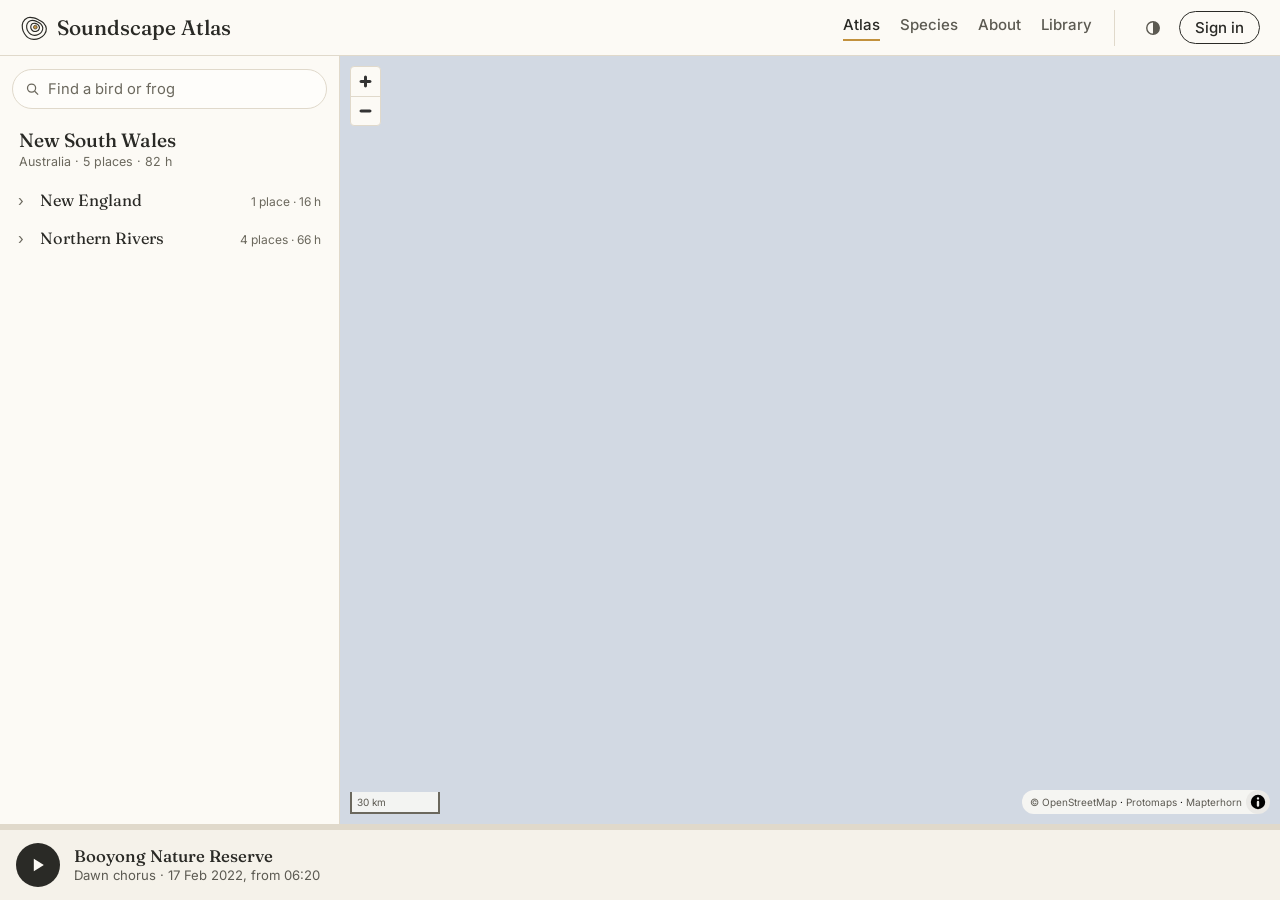
==== commit 1cc15098: "Atlas on phones: the map or the list, instead of a sheet over the map The list sheet rested at half " ====
--- a/website/index.html
+++ b/website/index.html
@@ -28,13 +28,13 @@
     <meta name="apple-mobile-web-app-title" content="Soundscape" />
     <link rel="stylesheet" href="fonts/fonts.css" />
     <link rel="stylesheet" href="vendor/maplibre-gl.css" />
-    <link rel="stylesheet" href="styles.css?v=17" />
+    <link rel="stylesheet" href="styles.css?v=18" />
     <!-- Refresh modules that browsers may still have cached from earlier releases. -->
     <script type="importmap">
       {
         "imports": {
           "./js/admin.js": "./js/admin.js?v=4",
-          "./js/atlas.js": "./js/atlas.js?v=6",
+          "./js/atlas.js": "./js/atlas.js?v=7",
           "./js/comments.js": "./js/comments.js?v=5",
           "./js/data.js": "./js/data.js?v=2",
           "./js/detail.js": "./js/detail.js?v=9",
--- a/website/styles.css
+++ b/website/styles.css
@@ -1,7 +1,7 @@
 /* Soundscape Atlas, "field notebook" direction: warm paper, ink, muted green
    and ochre, a serif for headings; at night the same roles on dark "night paper".
    Wide screens have a top bar; phones (up to 860 px) a tab bar at the bottom,
-   the atlas as a map with the list in a sheet, and shorter place pages. */
+   the atlas as a map or a list (one at a time), and shorter place pages. */
 
 :root {
   /* paper */
@@ -230,6 +230,7 @@
 .sp-card small { margin-top: 0.15rem; font-size: 0.74rem; color: var(--ink-3); font-variant-numeric: tabular-nums; }
 
 /* ---- atlas ------------------------------------------------------------- */
+.atlas-toggle, .atlas-chip { display: none; } /* phones only */
 .atlas { display: grid; grid-template-columns: minmax(280px, 340px) 1fr; height: calc(100dvh - var(--topbar-h) - var(--player-h)); }
 .atlas-index { overflow-y: auto; padding: 0.8rem 0.75rem 2rem; border-right: 1px solid var(--rule); }
 .atlas-empty { color: var(--ink-2); font-family: var(--font-serif); font-size: 1.1rem; padding: 0.6rem 0.5rem; }
@@ -908,27 +909,55 @@
   .player { bottom: var(--tabbar-h); }
   body { padding-bottom: calc(var(--player-h) + var(--tabbar-h)); }
   h1 { font-size: 1.7rem; }
-  /* the atlas: a full-screen map with the list as a sheet over it (atlas.js createSheet) */
-  .atlas { position: relative; display: block; overflow: hidden; height: calc(100dvh - var(--tabbar-h) - var(--player-h)); --sheet-h: 46%; }
+  /* The atlas: the map, full screen, or the places as a list, a page of its own
+     over the map (atlas.js); a button at the bottom switches between them. */
+  .atlas { position: relative; display: block; overflow: hidden; height: calc(100dvh - var(--tabbar-h) - var(--player-h)); }
   .atlas-mapwrap { position: absolute; inset: 0; }
+  .atlas[data-mode="list"] .atlas-mapwrap { visibility: hidden; } /* the card too */
   .atlas-index {
-    position: absolute; left: 0; right: 0; bottom: 0; z-index: 3; height: var(--sheet-h);
-    display: flex; flex-direction: column; overflow: hidden; padding: 0; border: 0; border-radius: 14px 14px 0 0;
-    background: var(--paper); box-shadow: 0 -4px 18px color-mix(in srgb, var(--shadow) 16%, transparent);
-    transition: height 0.28s cubic-bezier(0.2, 0.8, 0.2, 1);
+    position: absolute; inset: 0; z-index: 3; overflow-y: auto; overscroll-behavior: contain;
+    padding: 1rem 1rem 5.5rem; border: 0; background: var(--paper);
   }
-  .sheet-grab { flex: none; height: 30px; display: grid; place-items: center; touch-action: none; cursor: grab; }
-  .sheet-grab span { width: 38px; height: 5px; border-radius: 3px; background: var(--rule); }
-  .sheet-body { flex: 1; overflow-y: auto; overscroll-behavior: contain; padding: 0 0.75rem 1.5rem; }
-  /* no background of its own: the sheet's shows through. Chrome treats an opaque, square
-     box over the map's canvas as covering it, and skips the canvas under a mirror image
-     of that box (a blank strip above the sheet). */
-  .atlas-index > .atlas-find { flex: none; position: static; margin: 0; padding: 0 0.75rem 0.6rem; background: none; }
+  .atlas[data-mode="map"] .atlas-index { display: none; }
+  .atlas-list-head h1 { margin: 0; }
+  .atlas-list-head p { margin: 0.1rem 0 0.4rem; font-size: 0.9rem; }
+  .atlas-index > .atlas-find { top: -1rem; margin: 0 -1rem 0.2rem; padding: 0.5rem 1rem 0.6rem; }
   .atlas-index .find-list { max-height: 36svh; } /* above the keyboard on a small phone */
-  .atlas .site-card { bottom: calc(var(--sheet-h) + 8px); z-index: 4; transition: bottom 0.28s cubic-bezier(0.2, 0.8, 0.2, 1); }
-  .atlas .maplibregl-ctrl-bottom-right, .atlas .maplibregl-ctrl-bottom-left { bottom: var(--sheet-h); transition: bottom 0.28s cubic-bezier(0.2, 0.8, 0.2, 1); }
-  .atlas.sheet-dragging .atlas-index, .atlas.sheet-dragging .site-card,
-  .atlas.sheet-dragging .maplibregl-ctrl-bottom-right, .atlas.sheet-dragging .maplibregl-ctrl-bottom-left { transition: none; }
+  .place-group { margin-top: 1.1rem; }
+  .place-group h2 { margin: 0; font-size: 1.3rem; }
+  .place-group > p { margin: 0 0 0.2rem; font-size: 0.82rem; }
+  .place-list { list-style: none; margin: 0; padding: 0; }
+  .place-item { display: grid; grid-template-columns: minmax(0, 1fr) auto; align-items: center; gap: 0.6rem; border-bottom: 1px solid var(--rule); }
+  .place-link { display: flex; align-items: center; gap: 0.8rem; padding: 0.6rem 0; min-height: 64px; color: var(--ink); text-decoration: none; }
+  .place-plate {
+    flex: none; width: 50px; height: 50px; border-radius: 50%; border: 2px solid var(--rule); background: var(--plate);
+    display: grid; place-items: center; overflow: hidden;
+  }
+  .place-plate img { width: 80%; height: 80%; object-fit: contain; }
+  .place-text { display: grid; min-width: 0; }
+  .place-text b { font-family: var(--font-serif); font-weight: 500; font-size: 1.08rem; line-height: 1.2; }
+  .place-text small { font-size: 0.8rem; color: var(--ink-3); }
+  .place-item .acc-play { width: 44px; height: 44px; }
+  .place-item .acc-play svg { width: 14px; height: 14px; }
+  .atlas .site-card { bottom: 8px; z-index: 4; }
+  .atlas-toggle {
+    position: absolute; left: 50%; bottom: 14px; z-index: 5; transform: translateX(-50%);
+    display: inline-flex; align-items: center; gap: 0.5rem; min-height: 44px; padding: 0 1.25rem 0 1rem;
+    border: 0; border-radius: 999px; background: var(--ink); color: var(--paper); font: 500 0.95rem var(--font-sans); cursor: pointer;
+    box-shadow: 0 4px 14px color-mix(in srgb, var(--shadow) 25%, transparent);
+  }
+  .atlas-toggle svg { width: 19px; height: 19px; fill: none; stroke: currentColor; stroke-width: 1.8; stroke-linecap: round; stroke-linejoin: round; }
+  /* the species picked, on the map: its name opens the list, × shows every place again */
+  .atlas-chip {
+    position: absolute; left: 50%; bottom: 70px; z-index: 5; transform: translateX(-50%); max-width: calc(100% - 2rem);
+    display: flex; align-items: center; border: 1px solid var(--ochre-deep); border-radius: 999px; background: var(--ochre-2);
+    box-shadow: 0 3px 10px color-mix(in srgb, var(--shadow) 16%, transparent);
+  }
+  .atlas-chip-name {
+    min-height: 40px; padding: 0 0.3rem 0 1rem; border: 0; background: none; color: var(--ochre-deep); font: 500 0.9rem var(--font-sans);
+    white-space: nowrap; overflow: hidden; text-overflow: ellipsis; cursor: pointer;
+  }
+  .atlas-chip-clear { width: 40px; min-height: 40px; border: 0; background: none; color: var(--ochre-deep); font-size: 1.3rem; line-height: 1; cursor: pointer; }
   .atlas-brand {
     position: absolute; top: 10px; right: 10px; z-index: 2; display: inline-flex; align-items: center; gap: 0.4rem; min-height: 40px;
     padding: 0 0.8rem 0 0.55rem; border: 1px solid var(--rule); border-radius: 999px; background: color-mix(in srgb, var(--paper) 92%, transparent);
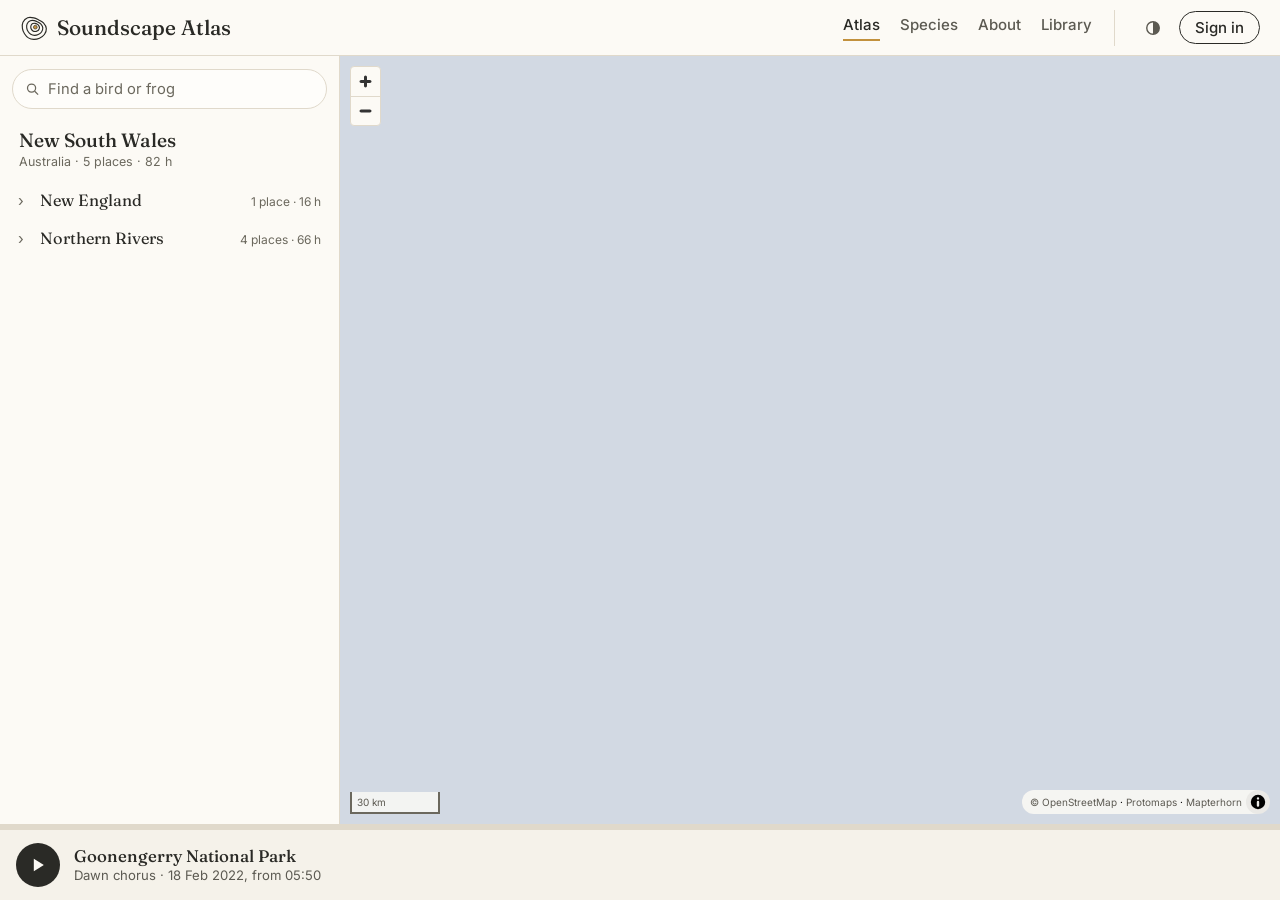
==== commit f1695849: "Place pages on phones: Listen, Heard here and About as tabs On an iPhone SE a place page ran to abou" ====
--- a/website/index.html
+++ b/website/index.html
@@ -28,7 +28,7 @@
     <meta name="apple-mobile-web-app-title" content="Soundscape" />
     <link rel="stylesheet" href="fonts/fonts.css" />
     <link rel="stylesheet" href="vendor/maplibre-gl.css" />
-    <link rel="stylesheet" href="styles.css?v=18" />
+    <link rel="stylesheet" href="styles.css?v=19" />
     <!-- Refresh modules that browsers may still have cached from earlier releases. -->
     <script type="importmap">
       {
@@ -37,18 +37,18 @@
           "./js/atlas.js": "./js/atlas.js?v=7",
           "./js/comments.js": "./js/comments.js?v=5",
           "./js/data.js": "./js/data.js?v=2",
-          "./js/detail.js": "./js/detail.js?v=9",
+          "./js/detail.js": "./js/detail.js?v=10",
           "./js/install.js": "./js/install.js?v=2",
           "./js/library.js": "./js/library.js?v=7",
           "./js/map.js": "./js/map.js?v=2",
-          "./js/notes.js": "./js/notes.js?v=3",
-          "./js/species.js": "./js/species.js?v=3",
+          "./js/notes.js": "./js/notes.js?v=4",
+          "./js/species.js": "./js/species.js?v=4",
           "./js/nowplaying.js": "./js/nowplaying.js?v=3",
           "./js/speciesindex.js": "./js/speciesindex.js?v=2",
           "./js/theme.js": "./js/theme.js?v=1",
           "./js/player.js": "./js/player.js?v=13",
           "./js/sessionchart.js": "./js/sessionchart.js?v=6",
-          "./js/site.js": "./js/site.js?v=10",
+          "./js/site.js": "./js/site.js?v=11",
           "./js/util.js": "./js/util.js?v=9"
         }
       }
--- a/website/styles.css
+++ b/website/styles.css
@@ -510,7 +510,7 @@
 }
 .detail-bird-ring.calling { border-color: var(--ochre); transition-duration: 0.2s; }
 .detail-bird-ring img { width: 80%; height: 80%; object-fit: contain; }
-.detail-bird-text { display: grid; min-width: 0; }
+.detail-bird-text { flex: 1; display: grid; min-width: 0; margin: 0; }
 .detail-bird-kind { font-size: 0.8rem; color: var(--ink-3); }
 .detail-bird-kind.calling { color: var(--ochre-deep); font-style: italic; }
 .detail-bird-name { font-family: var(--font-serif); font-size: 1.15rem; font-weight: 500; line-height: 1.2; }
@@ -1014,8 +1014,33 @@
   .player-sleep { min-width: 44px; height: 44px; }
   .player-art, .player-title, .player-time { cursor: pointer; } /* a tap opens Now Playing */
   .player .player-sleep.on { padding: 0; }
-  /* fewer words on a small screen: weather is in the session notes, credits on About */
+  /* fewer words on a small screen: no weather line in the hour, and the plate credits are on About (the page) */
   .detail-weather, .site-species .credit { display: none; }
+  /* The place page: the place line (the way back), the name, then three tabs
+     (site.js createTabs). Save and Comment are icons; the ⓘ buttons give way
+     to "How to read this page" at the end of Listen. */
+  .back-eyebrow {
+    display: inline-flex; align-items: center; min-height: 32px; color: var(--green); text-decoration: none;
+    font-size: 0.78rem; letter-spacing: 0.08em; text-transform: uppercase;
+  }
+  .site-tabs { display: grid; grid-auto-flow: column; grid-auto-columns: minmax(0, 1fr); gap: 3px; margin: 1.1rem 0 0.9rem; padding: 3px; border-radius: 10px; background: var(--paper-2); }
+  .site-tab { min-height: 40px; border: 0; border-radius: 8px; background: none; color: var(--ink-2); font: 500 0.9rem var(--font-sans); cursor: pointer; }
+  .site-tab[aria-selected="true"] { background: var(--paper); color: var(--ink); font-weight: 600; box-shadow: 0 1px 3px color-mix(in srgb, var(--shadow) 16%, transparent); }
+  .page.site .info-btn { display: none; }
+  .site-panel > .site-species, .site-panel > .site-about { margin-top: 0; }
+  .site-species > h2, .site-about > h2 { display: none; } /* the tab names them */
+  .tile-share { display: none; } /* the ring shows the share */
+  .session-head { flex-wrap: nowrap; }
+  .session-head .recording-save, .detail-icons .recording-save, .detail-icons .icon-action {
+    width: 44px; height: 44px; min-height: 44px; padding: 0; border-radius: 50%; justify-content: center;
+  }
+  .session-head .recording-save > span:not(.bookmark-icon), .detail-icons .recording-save > span:not(.bookmark-icon) { display: none; }
+  .session-head .bookmark-icon, .detail-icons .bookmark-icon { width: 0.72rem; height: 0.92rem; }
+  .detail-icons { display: flex; gap: 0.35rem; flex: none; }
+  .icon-action svg { width: 19px; height: 19px; fill: none; stroke: currentColor; stroke-width: 1.7; stroke-linejoin: round; }
+  .howto { margin: 1.2rem 0 0.4rem; font-size: 0.9rem; color: var(--ink-2); }
+  .howto summary { min-height: 44px; display: flex; align-items: center; cursor: pointer; color: var(--green); font-weight: 500; }
+  .howto p { margin: 0 0 0.6rem; }
   .player-clock { font-size: 0.95rem; }
   /* nothing has played yet: no player bar, and its space goes to the page */
   body:has(.player[data-state="idle"]) { --player-h: 0px; }
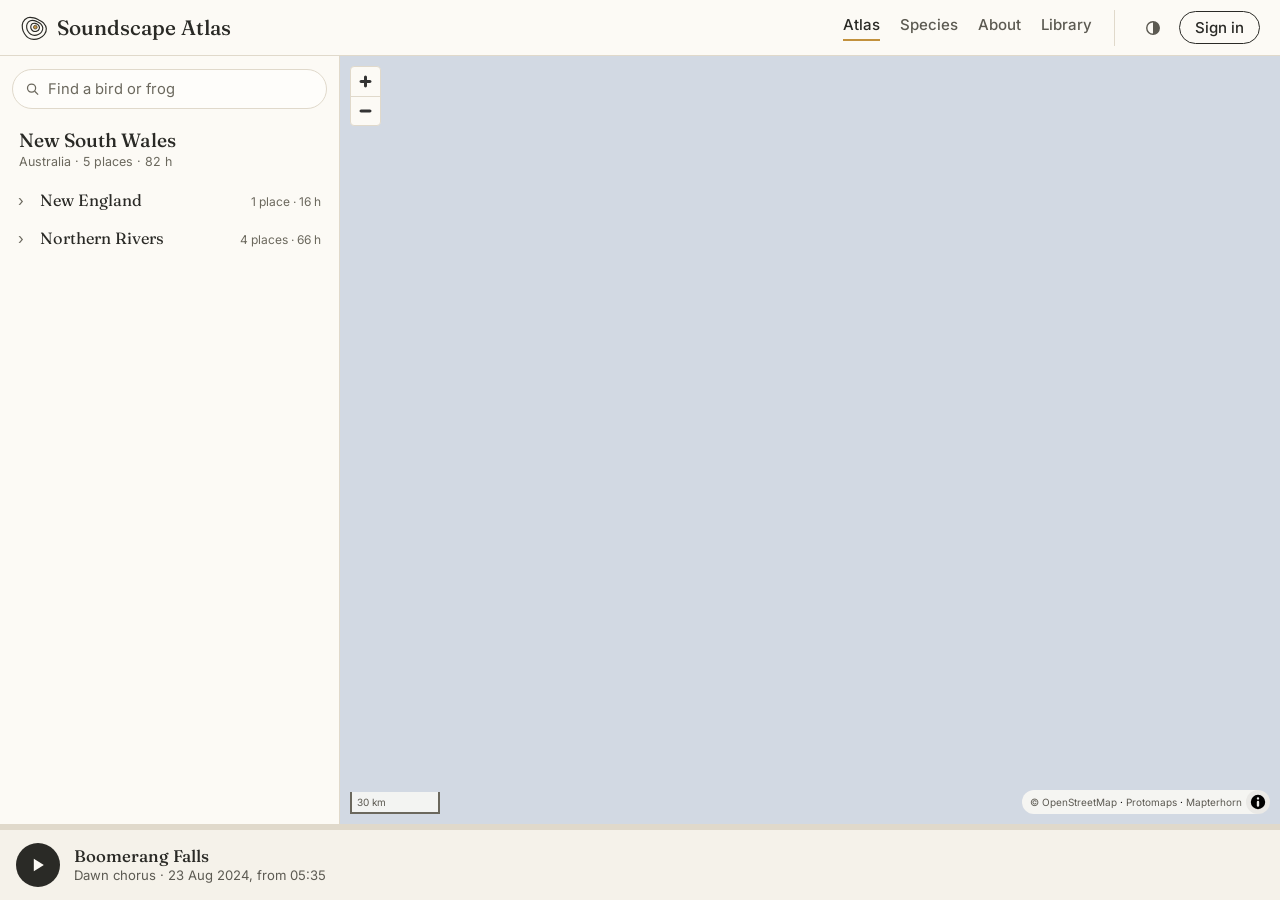
==== commit f7fb9278: "Phone player bar: drop the bird plate and the moon They doubled up what the hour on the place page a" ====
--- a/website/index.html
+++ b/website/index.html
@@ -28,7 +28,7 @@
     <meta name="apple-mobile-web-app-title" content="Soundscape" />
     <link rel="stylesheet" href="fonts/fonts.css" />
     <link rel="stylesheet" href="vendor/maplibre-gl.css" />
-    <link rel="stylesheet" href="styles.css?v=19" />
+    <link rel="stylesheet" href="styles.css?v=20" />
     <!-- Refresh modules that browsers may still have cached from earlier releases. -->
     <script type="importmap">
       {
@@ -43,10 +43,10 @@
           "./js/map.js": "./js/map.js?v=2",
           "./js/notes.js": "./js/notes.js?v=4",
           "./js/species.js": "./js/species.js?v=4",
-          "./js/nowplaying.js": "./js/nowplaying.js?v=3",
+          "./js/nowplaying.js": "./js/nowplaying.js?v=4",
           "./js/speciesindex.js": "./js/speciesindex.js?v=2",
           "./js/theme.js": "./js/theme.js?v=1",
-          "./js/player.js": "./js/player.js?v=13",
+          "./js/player.js": "./js/player.js?v=14",
           "./js/sessionchart.js": "./js/sessionchart.js?v=6",
           "./js/site.js": "./js/site.js?v=11",
           "./js/util.js": "./js/util.js?v=9"
--- a/website/styles.css
+++ b/website/styles.css
@@ -813,7 +813,7 @@
 .player-sleep-menu.below { bottom: auto; top: calc(100% + 0.4rem); }
 .player-skip { width: 36px; height: 36px; border: 0; background: none; border-radius: 50%; cursor: pointer; display: grid; place-items: center; color: var(--ink); }
 /* phones only (see small screens): the session strip, the bird's plate and its name in the bar */
-.player-strip, .player-art, .player-bird { display: none; }
+.player-strip, .player-bird { display: none; }
 @media (hover: hover) { .player-skip:hover:not(:disabled) { background: var(--paper-3); } }
 .player-skip:disabled { opacity: 0.25; cursor: default; }
 
@@ -988,10 +988,11 @@
   .ring img { max-width: 84px; max-height: 78px; }
   .ring .ph { width: 64px; height: 64px; }
   /* The bar: the session strip across the top (tap or drag along it), then the
-     bird's plate, the place, the clock, Play and the sleep timer. A tap on the
-     place or the clock opens Now Playing (js/nowplaying.js). The strip
-     stands in for the hour's progress line and the previous/next buttons; the
-     volume is on the phone's buttons. */
+     place with the bird of the moment, the clock and Play. A tap on the place
+     or the clock opens Now Playing (js/nowplaying.js), which has the plate and
+     the sleep timer, as does the hour on the place page. The strip stands in
+     for the hour's progress line and the previous/next buttons; the volume is
+     on the phone's buttons. */
   .player-now, .player-level, .player-vol, .player-nav, .player-track { display: none; }
   .player-strip { display: block; flex: none; }
   .player-strip .sc-suns, .player-strip .sc-ticks, .player-strip .sc-lane, .player-strip .sc-comment-lane,
@@ -999,21 +1000,13 @@
   .player-strip .sc-plot { height: 28px; border: 0; border-bottom: 1px solid var(--rule); cursor: pointer; }
   .player-strip .sc-window { top: 0; bottom: 0; border-width: 1.5px; border-radius: 3px; }
   .player-strip .sc-playhead::before { left: -3px; border-left-width: 4px; border-right-width: 4px; border-top-width: 5px; }
-  .player-art {
-    display: grid; flex: none; width: 44px; height: 44px; border-radius: 50%; border: 2px solid var(--rule); background: var(--plate);
-    place-items: center; overflow: hidden; transition: border-color 0.6s ease;
-  }
-  .player-art.calling { border-color: var(--ochre); transition-duration: 0.2s; }
-  .player-art img { width: 80%; height: 80%; object-fit: contain; }
   .player-when.has-bird { display: none; }
   .player-bird { display: block; }
   .player-link span.player-bird.calling { color: var(--ochre-deep); font-style: italic; }
   .player-play { order: 1; }
-  .player-sleep-wrap { order: 2; }
-  .player .player-sleep-label { display: none; } /* the moon alone, ochre while a timer runs; its menu says how long */
+  .player .player-sleep-wrap { display: none; } /* the sleep timer is in the hour and in Now Playing */
   .player-sleep { min-width: 44px; height: 44px; }
-  .player-art, .player-title, .player-time { cursor: pointer; } /* a tap opens Now Playing */
-  .player .player-sleep.on { padding: 0; }
+  .player-title, .player-time { cursor: pointer; } /* a tap opens Now Playing */
   /* fewer words on a small screen: no weather line in the hour, and the plate credits are on About (the page) */
   .detail-weather, .site-species .credit { display: none; }
   /* The place page: the place line (the way back), the name, then three tabs
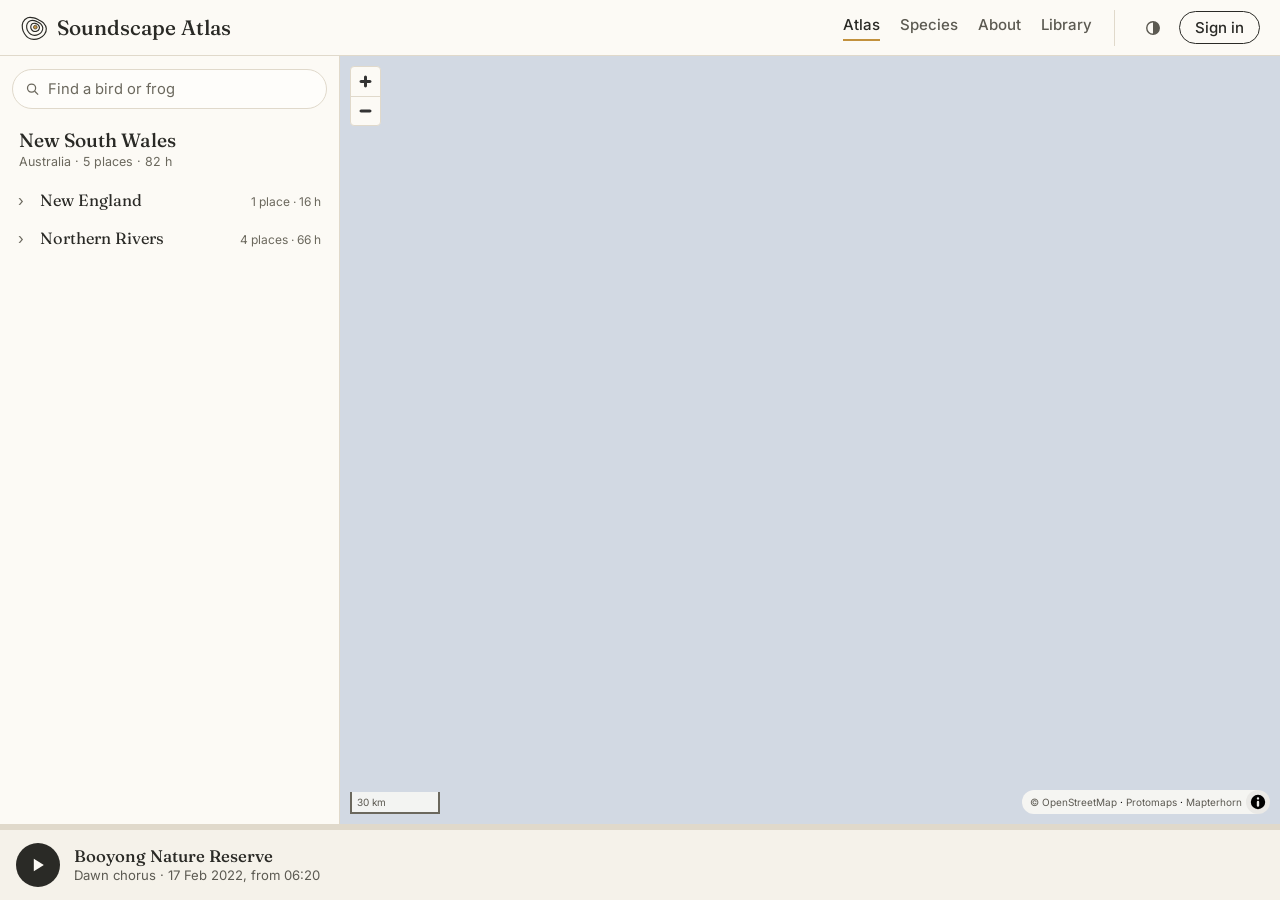
==== commit ba5b58b5: "Keep the species banner in view when a plate picks a species Picking a species from Heard here scrol" ====
--- a/website/index.html
+++ b/website/index.html
@@ -28,7 +28,7 @@
     <meta name="apple-mobile-web-app-title" content="Soundscape" />
     <link rel="stylesheet" href="fonts/fonts.css" />
     <link rel="stylesheet" href="vendor/maplibre-gl.css" />
-    <link rel="stylesheet" href="styles.css?v=20" />
+    <link rel="stylesheet" href="styles.css?v=21" />
     <!-- Refresh modules that browsers may still have cached from earlier releases. -->
     <script type="importmap">
       {
@@ -48,7 +48,7 @@
           "./js/theme.js": "./js/theme.js?v=1",
           "./js/player.js": "./js/player.js?v=14",
           "./js/sessionchart.js": "./js/sessionchart.js?v=6",
-          "./js/site.js": "./js/site.js?v=11",
+          "./js/site.js": "./js/site.js?v=12",
           "./js/util.js": "./js/util.js?v=9"
         }
       }
--- a/website/styles.css
+++ b/website/styles.css
@@ -736,7 +736,7 @@
 
 /* on a place page: the field in the header, the card above the sessions, a lane per chart */
 .site-find { max-width: 340px; margin-top: 0.9rem; }
-.site-lens { max-width: 640px; margin-top: 1.4rem; }
+.site-lens { max-width: 640px; margin-top: 1.4rem; scroll-margin-top: calc(var(--topbar-h) + 0.8rem); }
 .sc-lane {
   position: relative; height: 12px; margin-top: 4px; cursor: pointer;
   border-left: 3px solid transparent; border-right: 3px solid transparent; background: var(--paper-2); background-clip: padding-box;
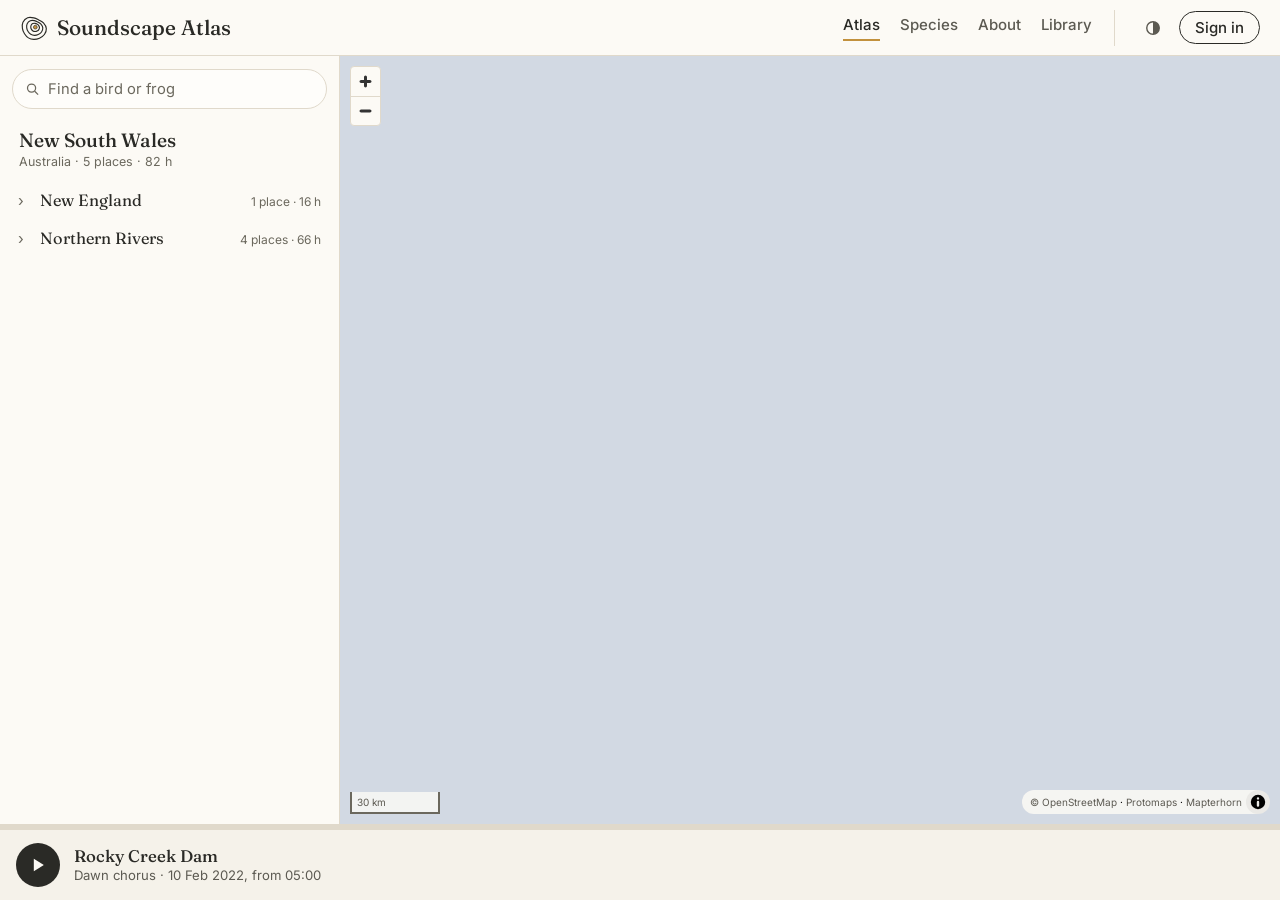
==== commit b0baa9db: "A contrast slider for the spectrograms The hour spectrograms are pale: calls sit in light greys. One" ====
--- a/website/index.html
+++ b/website/index.html
@@ -28,7 +28,7 @@
     <meta name="apple-mobile-web-app-title" content="Soundscape" />
     <link rel="stylesheet" href="fonts/fonts.css" />
     <link rel="stylesheet" href="vendor/maplibre-gl.css" />
-    <link rel="stylesheet" href="styles.css?v=21" />
+    <link rel="stylesheet" href="styles.css?v=22" />
     <!-- Refresh modules that browsers may still have cached from earlier releases. -->
     <script type="importmap">
       {
@@ -37,7 +37,7 @@
           "./js/atlas.js": "./js/atlas.js?v=7",
           "./js/comments.js": "./js/comments.js?v=5",
           "./js/data.js": "./js/data.js?v=2",
-          "./js/detail.js": "./js/detail.js?v=10",
+          "./js/detail.js": "./js/detail.js?v=11",
           "./js/install.js": "./js/install.js?v=2",
           "./js/library.js": "./js/library.js?v=7",
           "./js/map.js": "./js/map.js?v=2",
--- a/website/styles.css
+++ b/website/styles.css
@@ -32,7 +32,7 @@
   --plate: #fcfaf5;
   --plate-ink: #6b685d;
   --shadow: #2a2a26;
-  --spec-filter: none;     /* spectrograms: dark on white, multiplied onto the paper */
+  --spec-filter: invert(0); /* spectrograms: dark on white, multiplied onto the paper (a no-op filter, so it can follow the contrast's) */
   --spec-blend: multiply;
   --icon-filter: none;     /* MapLibre's control icons */
   color-scheme: light dark;
@@ -547,7 +547,7 @@
 .spec-axis span { position: absolute; right: 0.5rem; transform: translateY(-50%); }
 .spec-axis span:last-child { transform: none; } /* 12 kHz, at the very top */
 .tl-spec { position: relative; height: var(--spec-h); background: var(--paper-0); }
-.tl-spec img { display: block; width: 100%; height: 100%; filter: var(--spec-filter); mix-blend-mode: var(--spec-blend); user-select: none; } /* white becomes the chart paper */
+.tl-spec img { display: block; width: 100%; height: 100%; filter: brightness(var(--spec-b, 1)) contrast(var(--spec-c, 1)) var(--spec-filter); mix-blend-mode: var(--spec-blend); user-select: none; } /* white becomes the chart paper */
 .spec-note { position: absolute; inset: 0; display: flex; align-items: center; justify-content: center; color: var(--ink-3); font-size: 0.85rem; background: repeating-linear-gradient(135deg, transparent 0 10px, var(--paper-2) 10px 11px); }
 .lane-name, .lane-track { height: var(--lane-h); border-top: 1px solid var(--rule); }
 .lane-name {
@@ -589,6 +589,12 @@
 /* wide screens: zoom right above the spectrogram, at its right edge */
 .detail-zoom { display: flex; justify-content: flex-end; align-items: center; gap: 0.55rem; margin: 0.2rem 0 0.45rem; font-size: 0.85rem; }
 .detail-zoom .seg-btn { padding: 0.2rem 0.65rem; font-size: 0.82rem; }
+/* the spectrogram's contrast (detail.js): beside zoom on wide screens, in More on phones */
+.spec-contrast { display: inline-flex; align-items: center; gap: 0.6rem; }
+.detail-zoom .spec-contrast { margin-right: 0.9rem; }
+.spec-contrast label { display: inline-flex; align-items: center; gap: 0.55rem; }
+.spec-contrast input { width: 130px; accent-color: var(--ink); cursor: pointer; }
+.contrast-reset { font-size: 0.82rem; }
 .more summary { cursor: pointer; color: var(--ink-2); font-size: 0.9rem; padding: 0.2rem 0; }
 @media (hover: hover) { .more summary:hover { color: var(--ink); } }
 .more-body { padding: 0.6rem 0 0.2rem; }
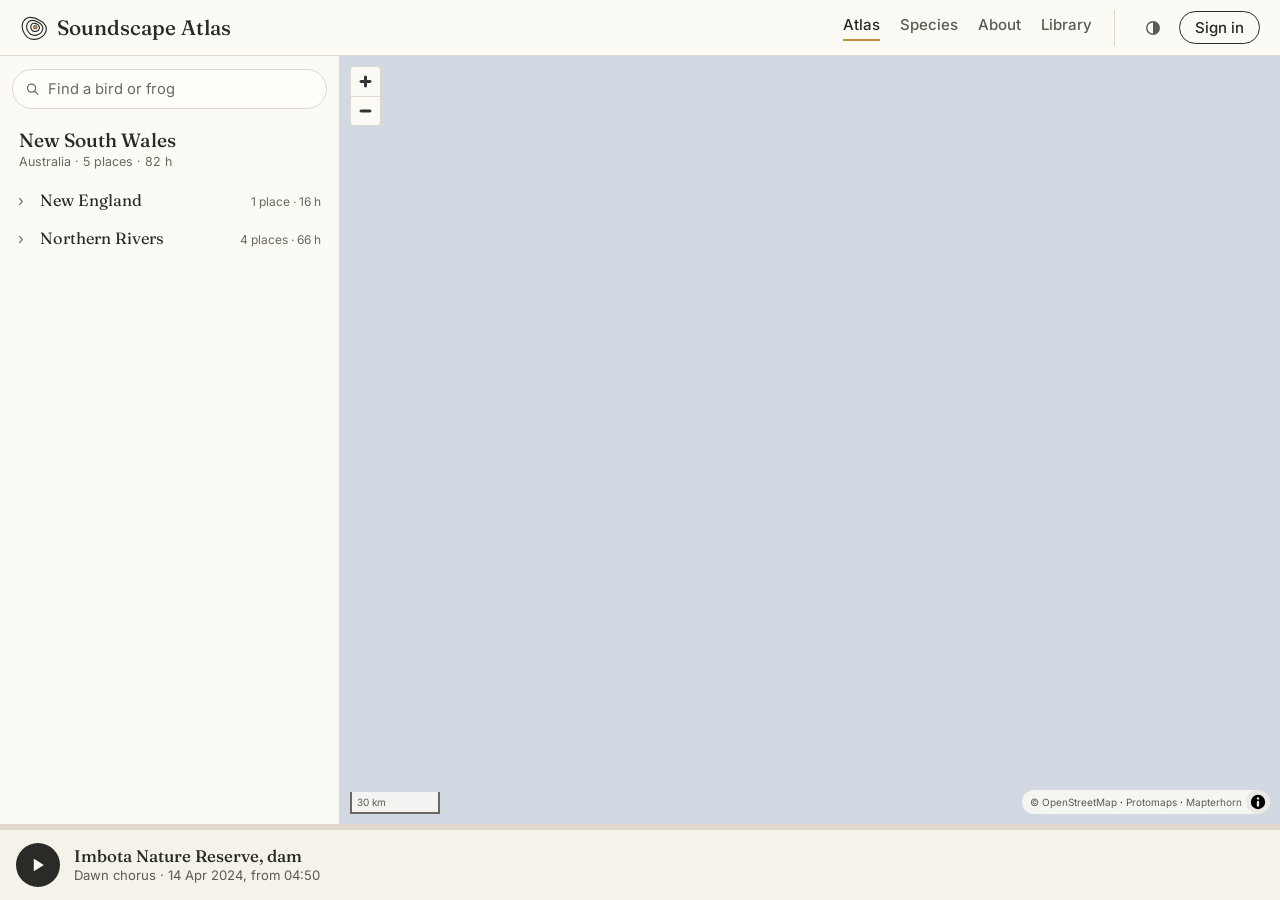
==== commit 4f4a1805: "Fade the sound in over a second when Play is pressed Starting playback from any Play (a place's Dawn" ====
--- a/website/index.html
+++ b/website/index.html
@@ -46,7 +46,7 @@
           "./js/nowplaying.js": "./js/nowplaying.js?v=4",
           "./js/speciesindex.js": "./js/speciesindex.js?v=2",
           "./js/theme.js": "./js/theme.js?v=1",
-          "./js/player.js": "./js/player.js?v=14",
+          "./js/player.js": "./js/player.js?v=15",
           "./js/sessionchart.js": "./js/sessionchart.js?v=6",
           "./js/site.js": "./js/site.js?v=12",
           "./js/util.js": "./js/util.js?v=9"
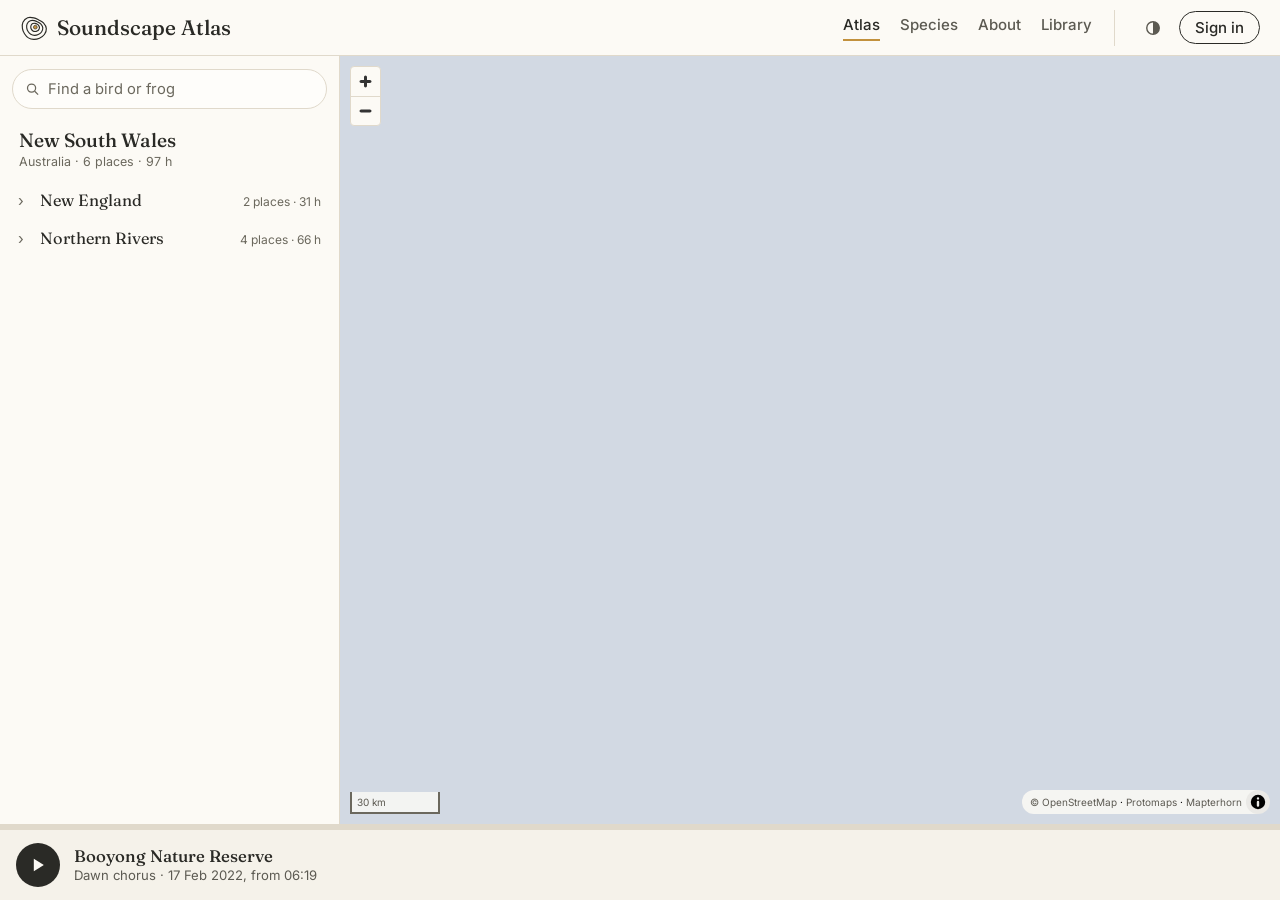
==== commit c2bcb8fb: "Start every "Dawn chorus" button 10 minutes before sunrise The place pill, the atlas card and the pl" ====
--- a/website/index.html
+++ b/website/index.html
@@ -36,7 +36,7 @@
           "./js/admin.js": "./js/admin.js?v=4",
           "./js/atlas.js": "./js/atlas.js?v=7",
           "./js/comments.js": "./js/comments.js?v=5",
-          "./js/data.js": "./js/data.js?v=2",
+          "./js/data.js": "./js/data.js?v=3",
           "./js/detail.js": "./js/detail.js?v=11",
           "./js/install.js": "./js/install.js?v=2",
           "./js/library.js": "./js/library.js?v=7",
